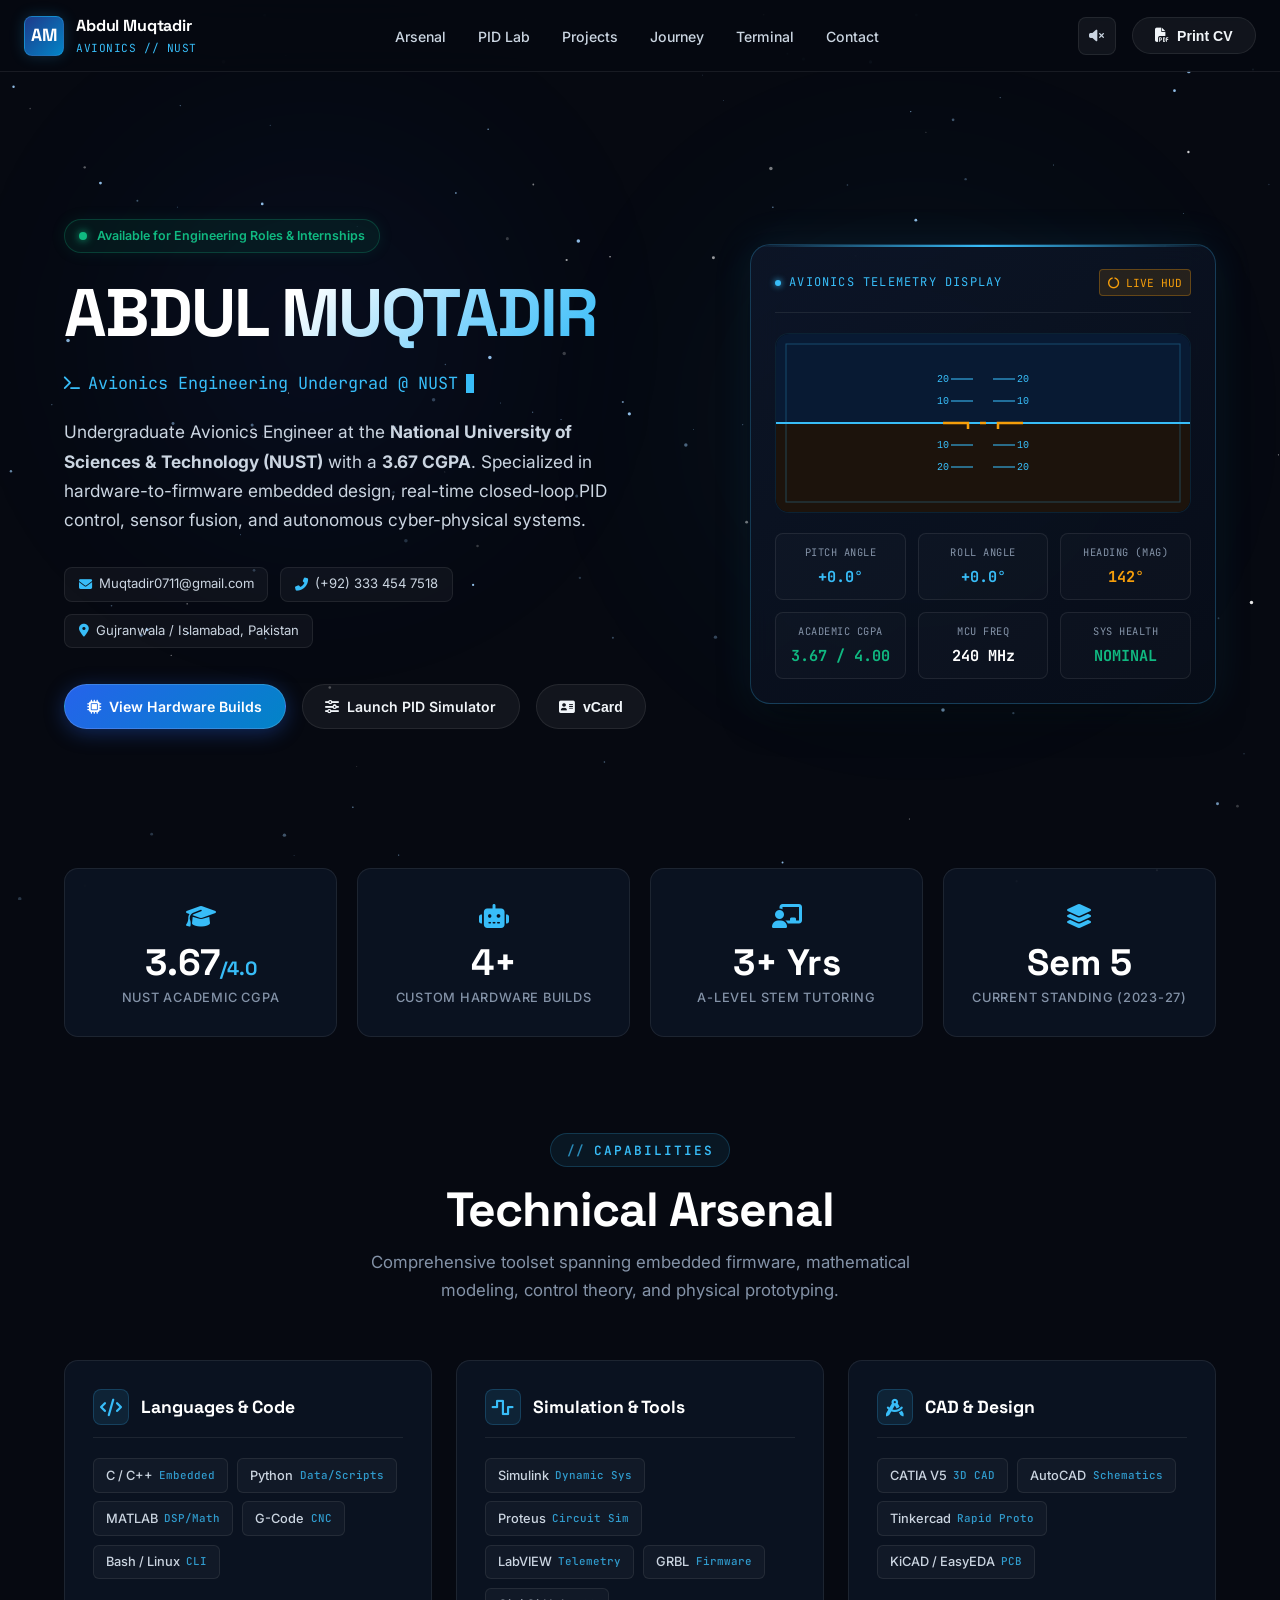
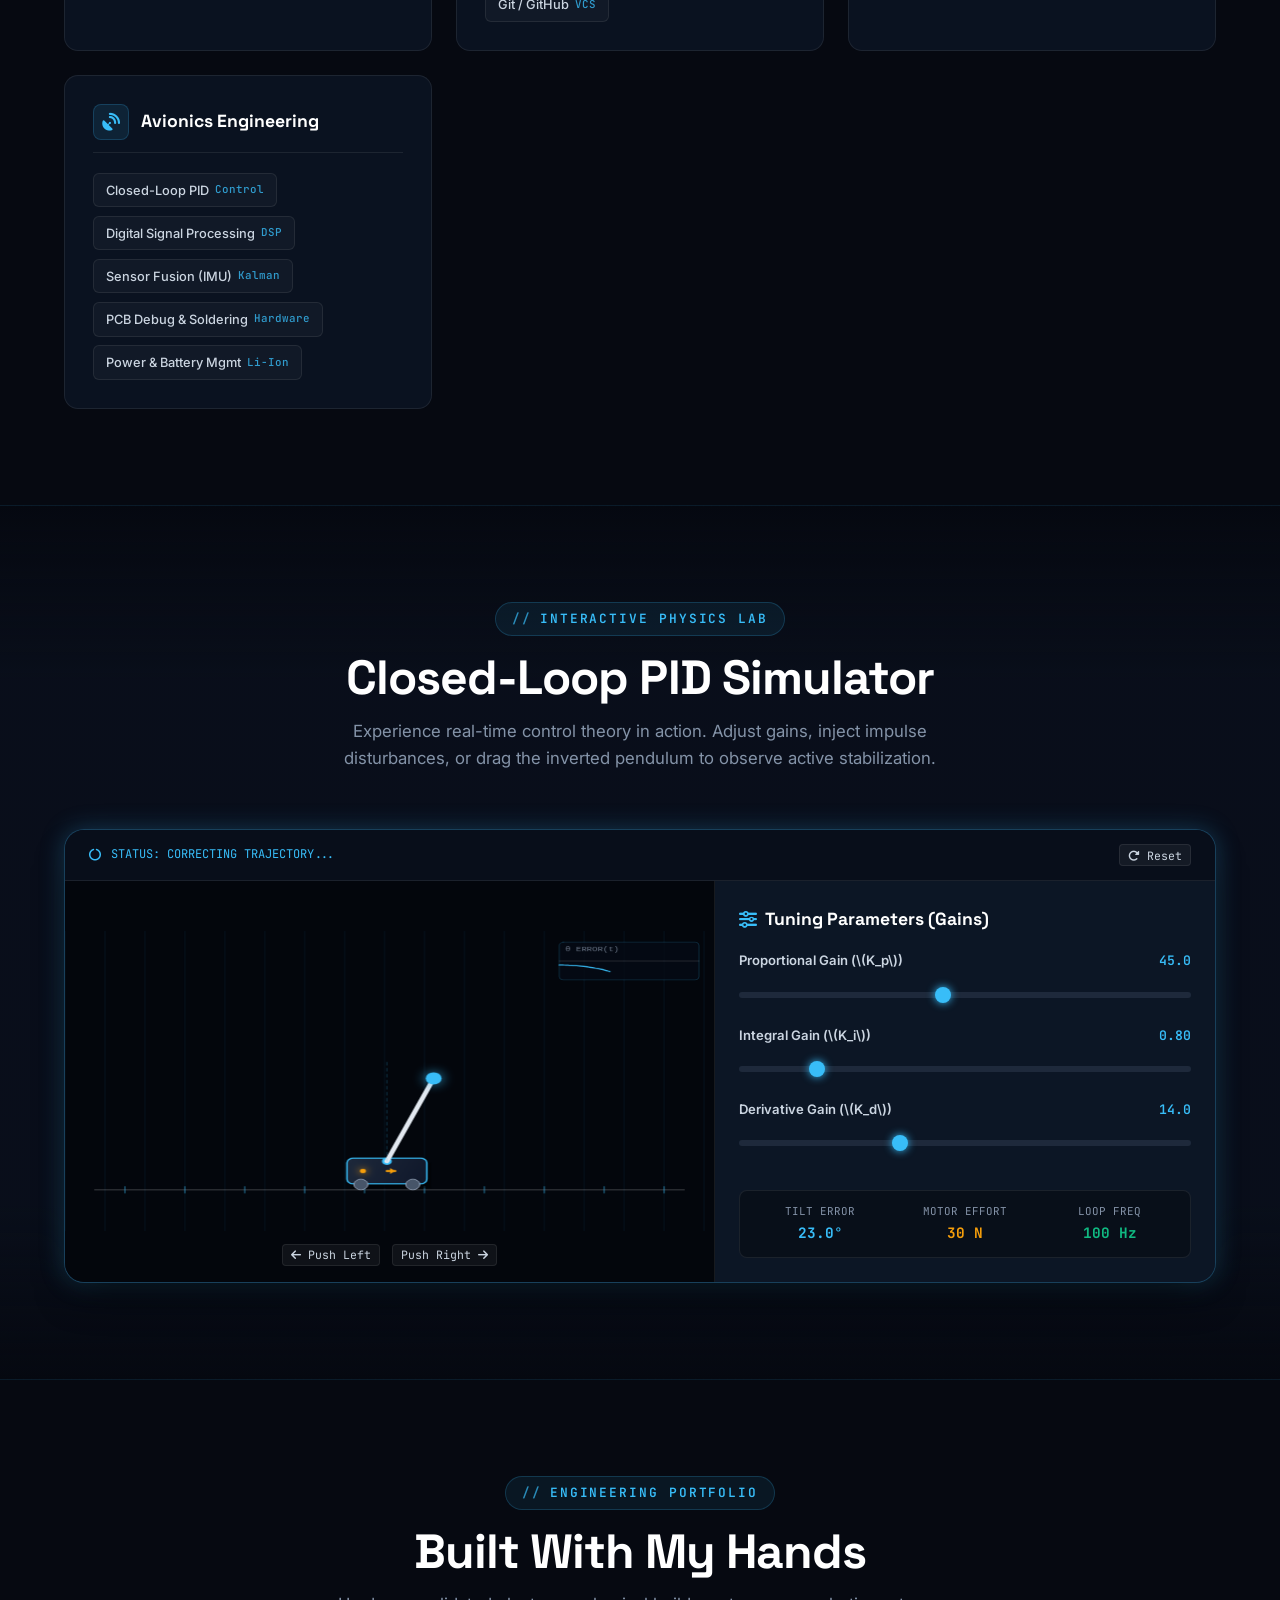
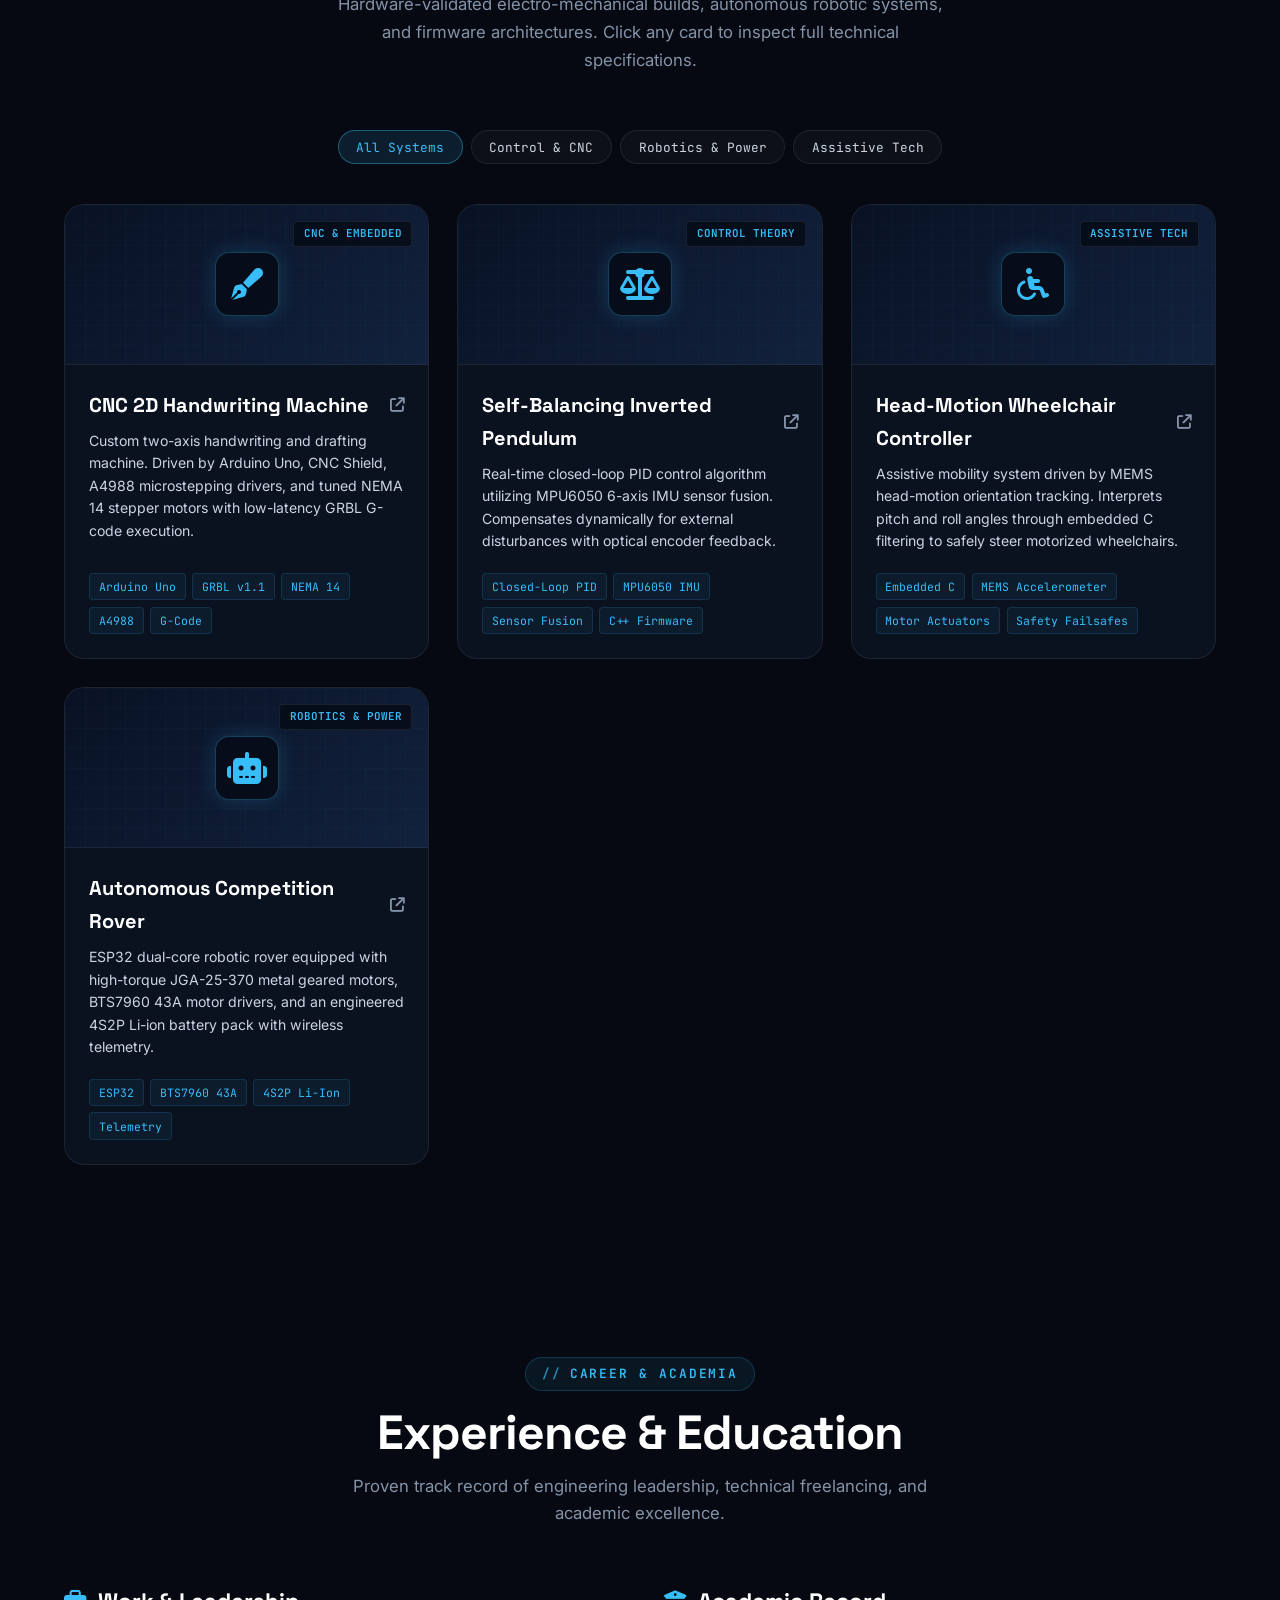
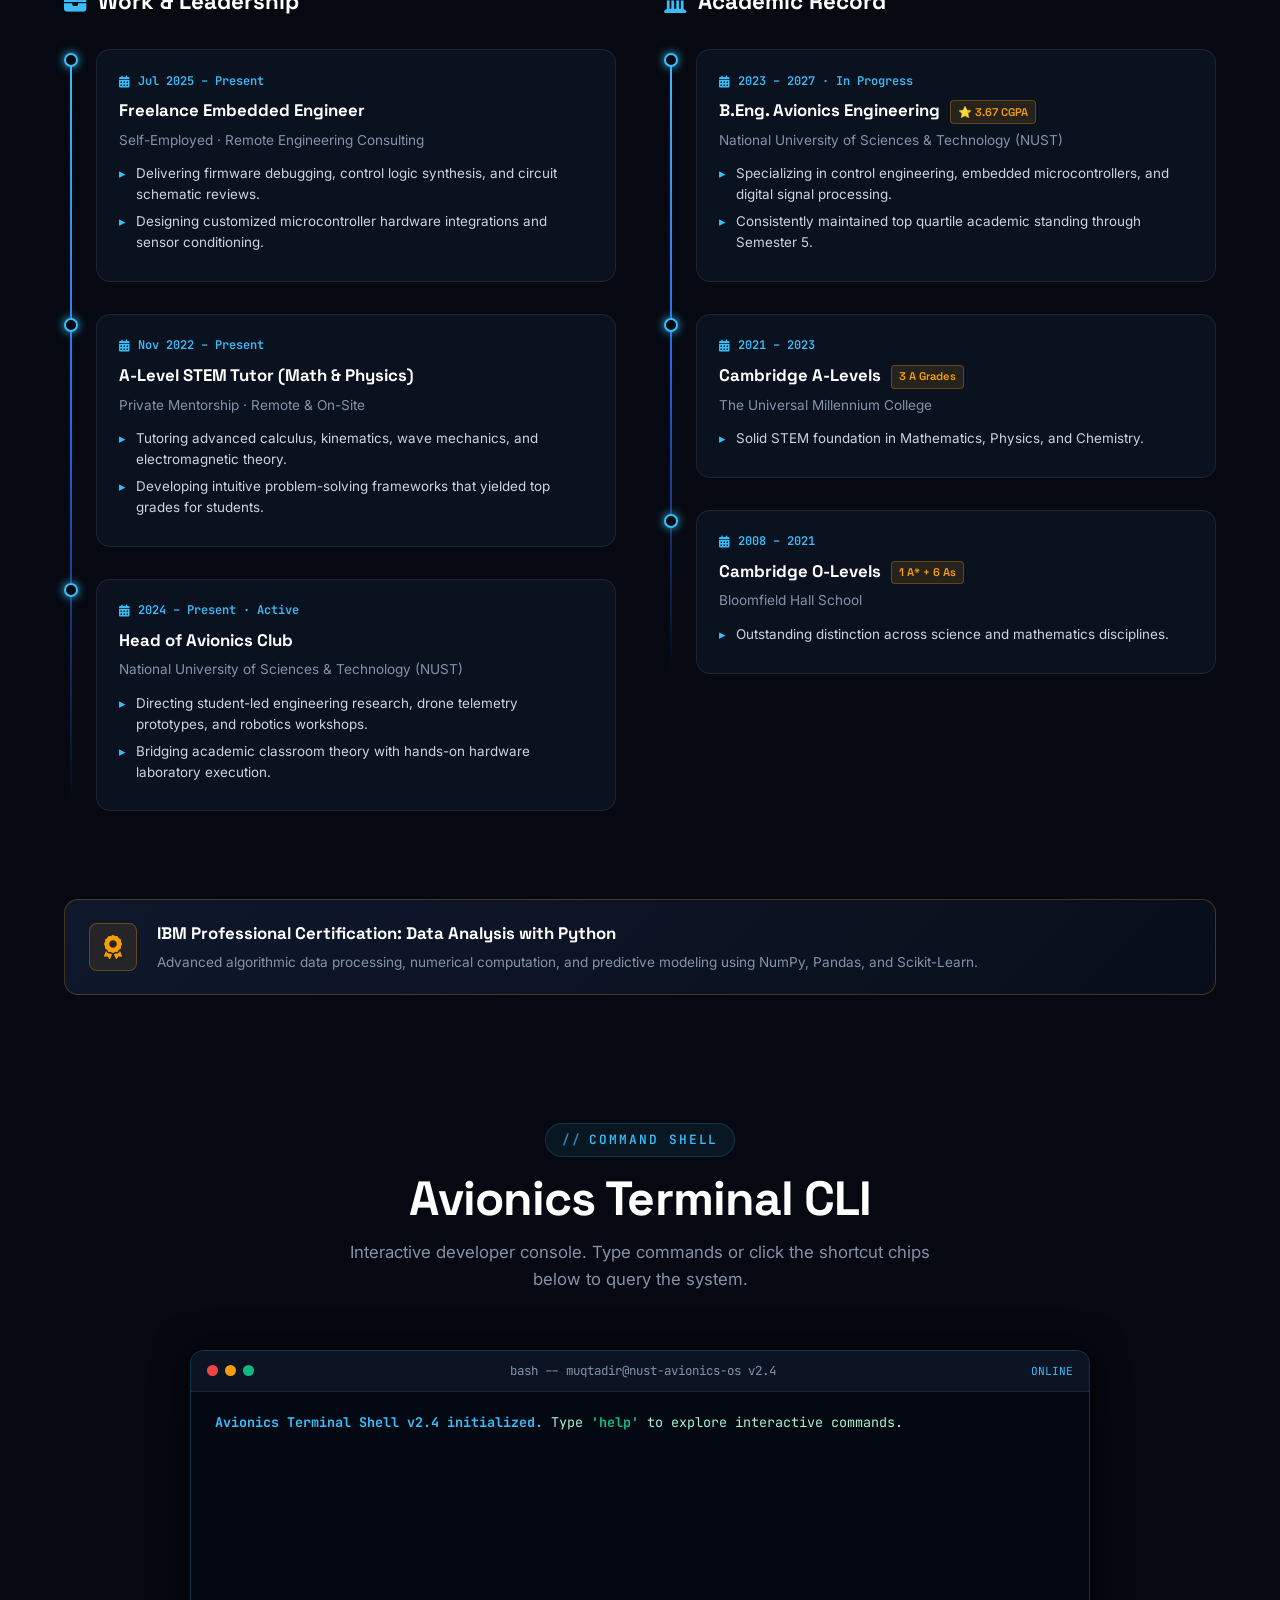
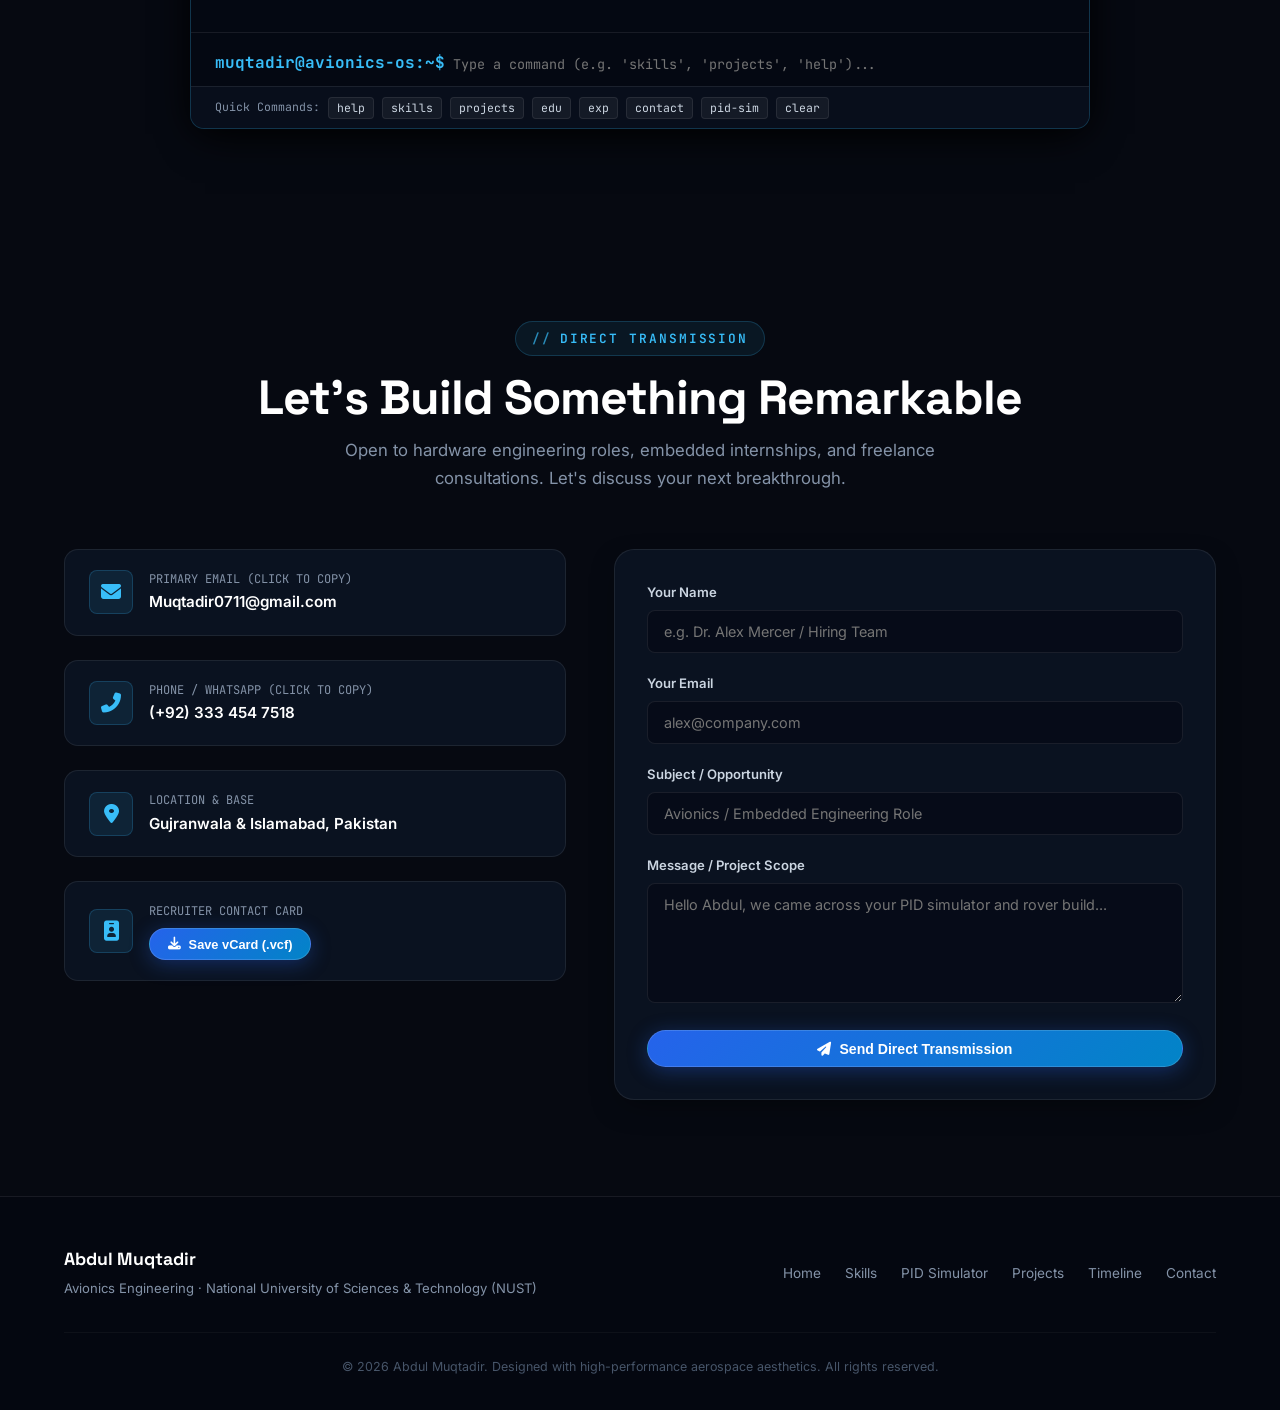
==== index.html @ c3f0488f "Initial commit: High-class Avionics & Embedded Systems Portfolio" ====
<!DOCTYPE html>
<html lang="en">
<head>
  <meta charset="UTF-8">
  <meta name="viewport" content="width=device-width, initial-scale=1.0, maximum-scale=5.0">
  <title>Abdul Muqtadir | Avionics & Embedded Systems Engineer</title>
  
  <!-- SEO & Meta Tags -->
  <meta name="description" content="Portfolio & Technical Resume of Abdul Muqtadir - Avionics Engineering undergraduate at NUST (3.67 CGPA). Specialist in Embedded Systems, Closed-Loop PID Control, DSP, and Autonomous Robotics.">
  <meta name="keywords" content="Abdul Muqtadir, Avionics Engineer, NUST, Embedded Systems, PID Control, Arduino, ESP32, Robotics, GRBL CNC, DSP, Pakistan Engineer">
  <meta name="author" content="Abdul Muqtadir">
  <meta name="theme-color" content="#060911">

  <!-- Open Graph -->
  <meta property="og:title" content="Abdul Muqtadir | Avionics & Embedded Systems Engineer">
  <meta property="og:description" content="Explore hardware builds, interactive PID control simulations, and technical capabilities of an Avionics Engineer at NUST.">
  <meta property="og:type" content="website">

  <!-- Stylesheets & Fonts -->
  <link rel="stylesheet" href="css/style.css">
  <!-- FontAwesome 6 Icons -->
  <link rel="stylesheet" href="https://cdnjs.cloudflare.com/ajax/libs/font-awesome/6.5.1/css/all.min.css" integrity="sha512-DTOQO9RWCH3ppGqcWaEA1BIZOC6xxalwEsw9c2QQeAIftl+Vegovlnee1c9QX4TctnWMn13TZye+giMm8e2LwA==" crossorigin="anonymous" referrerpolicy="no-referrer" />
</head>
<body>

  <!-- Scroll Progress Indicator -->
  <div class="scroll-progress" id="scrollProgress"></div>

  <!-- Background Ambient Glow & Starfield -->
  <div class="ambient-glow ambient-glow-1"></div>
  <div class="ambient-glow ambient-glow-2"></div>
  <canvas id="starCanvas"></canvas>

  <!-- ==================== NAVIGATION BAR ==================== -->
  <header class="navbar">
    <div class="nav-container">
      <a href="#sec-hero" class="nav-brand">
        <div class="brand-badge">AM</div>
        <div class="brand-info">
          <span class="brand-name">Abdul Muqtadir</span>
          <span class="brand-sub">AVIONICS // NUST</span>
        </div>
      </a>

      <!-- Desktop Nav Links -->
      <ul class="nav-links">
        <li><a href="#sec-skills" class="nav-link">Arsenal</a></li>
        <li><a href="#sec-simulator" class="nav-link">PID Lab</a></li>
        <li><a href="#sec-projects" class="nav-link">Projects</a></li>
        <li><a href="#sec-journey" class="nav-link">Journey</a></li>
        <li><a href="#sec-terminal" class="nav-link">Terminal</a></li>
        <li><a href="#sec-contact" class="nav-link">Contact</a></li>
      </ul>

      <!-- Action Items -->
      <div class="nav-actions">
        <!-- Audio SFX Toggle -->
        <button class="btn-icon" id="btnSoundToggle" title="Enable/Mute Sound FX" aria-label="Toggle sound effects">
          <i class="fas fa-volume-mute"></i>
        </button>
        <!-- Print / ATS CV Download Button -->
        <button class="btn-secondary print-cv-btn" title="Download ATS Resume / Print PDF">
          <i class="fas fa-file-pdf"></i>
          <span>Print CV</span>
        </button>
        <!-- Mobile Menu Toggle -->
        <button class="mobile-menu-btn" id="mobileMenuBtn" aria-label="Toggle menu">
          <i class="fas fa-bars"></i>
        </button>
      </div>
    </div>
  </header>

  <!-- Mobile Drawer -->
  <div class="drawer-backdrop" id="drawerBackdrop"></div>
  <nav class="mobile-nav-drawer" id="mobileNavDrawer">
    <button class="mobile-drawer-close" id="mobileDrawerClose" aria-label="Close menu">&times;</button>
    <ul class="mobile-drawer-links">
      <li><a href="#sec-hero">Home</a></li>
      <li><a href="#sec-skills">Technical Arsenal</a></li>
      <li><a href="#sec-simulator">PID Control Lab</a></li>
      <li><a href="#sec-projects">Hardware Projects</a></li>
      <li><a href="#sec-journey">Experience &amp; Education</a></li>
      <li><a href="#sec-terminal">Avionics Terminal</a></li>
      <li><a href="#sec-contact">Contact &amp; Transmit</a></li>
    </ul>
    <div style="margin-top:auto; display:flex; flex-direction:column; gap:0.75rem;">
      <button class="btn-primary print-cv-btn" style="width:100%; justify-content:center;">
        <i class="fas fa-file-pdf"></i> Print / Save CV
      </button>
    </div>
  </nav>

  <!-- ==================== HERO SECTION ==================== -->
  <section class="hero-section" id="sec-hero">
    <div class="container">
      <div class="hero-grid">
        
        <!-- Left: Intro & Bio -->
        <div class="hero-content">
          <div class="hero-status-pill">
            <span class="status-dot"></span>
            <span>Available for Engineering Roles &amp; Internships</span>
          </div>

          <h1 class="hero-title">
            ABDUL <span class="title-accent">MUQTADIR</span>
          </h1>

          <div class="hero-subtitle">
            <i class="fas fa-terminal" style="font-size:0.9rem; color:var(--accent-cyan);"></i>
            <span id="typingRole">Avionics Engineering Undergrad @ NUST</span>
            <span class="typing-cursor"></span>
          </div>

          <p class="hero-bio">
            Undergraduate Avionics Engineer at the <strong>National University of Sciences &amp; Technology (NUST)</strong> with a <strong>3.67 CGPA</strong>. Specialized in hardware-to-firmware embedded design, real-time closed-loop PID control, sensor fusion, and autonomous cyber-physical systems.
          </p>

          <!-- Contact Micro-Chips -->
          <div class="hero-chips">
            <div class="info-chip copy-email-btn" title="Click to copy email">
              <i class="fas fa-envelope"></i>
              <span>Muqtadir0711@gmail.com</span>
            </div>
            <div class="info-chip copy-phone-btn" title="Click to copy phone number">
              <i class="fas fa-phone-alt"></i>
              <span>(+92) 333 454 7518</span>
            </div>
            <div class="info-chip">
              <i class="fas fa-map-marker-alt"></i>
              <span>Gujranwala / Islamabad, Pakistan</span>
            </div>
          </div>

          <!-- Hero CTAs -->
          <div class="hero-buttons">
            <a href="#sec-projects" class="btn-primary">
              <i class="fas fa-microchip"></i>
              <span>View Hardware Builds</span>
            </a>
            <a href="#sec-simulator" class="btn-secondary">
              <i class="fas fa-sliders-h"></i>
              <span>Launch PID Simulator</span>
            </a>
            <button class="btn-secondary" id="downloadVCardBtn" title="Download Contact Card">
              <i class="fas fa-address-card"></i>
              <span>vCard</span>
            </button>
          </div>
        </div>

        <!-- Right: Avionics Flight HUD Instrument Widget -->
        <div class="hero-telemetry">
          <div class="hero-hud-card">
            <div class="hud-header">
              <div class="hud-title">AVIONICS TELEMETRY DISPLAY</div>
              <div class="hud-live-tag"><i class="fas fa-circle-notch fa-spin"></i> LIVE HUD</div>
            </div>

            <!-- Dynamic Attitude / Artificial Horizon Canvas -->
            <div class="hud-instrument-wrap">
              <canvas id="horizonCanvas"></canvas>
            </div>

            <!-- Live Telemetry Grid -->
            <div class="hud-telemetry-grid">
              <div class="telemetry-box">
                <div class="telemetry-label">PITCH ANGLE</div>
                <div class="telemetry-val cyan" id="hudPitch">+0.0°</div>
              </div>
              <div class="telemetry-box">
                <div class="telemetry-label">ROLL ANGLE</div>
                <div class="telemetry-val cyan" id="hudRoll">+0.0°</div>
              </div>
              <div class="telemetry-box">
                <div class="telemetry-label">HEADING (MAG)</div>
                <div class="telemetry-val amber" id="hudHeading">142°</div>
              </div>
              <div class="telemetry-box">
                <div class="telemetry-label">ACADEMIC CGPA</div>
                <div class="telemetry-val emerald">3.67 / 4.00</div>
              </div>
              <div class="telemetry-box">
                <div class="telemetry-label">MCU FREQ</div>
                <div class="telemetry-val">240 MHz</div>
              </div>
              <div class="telemetry-box">
                <div class="telemetry-label">SYS HEALTH</div>
                <div class="telemetry-val emerald">NOMINAL</div>
              </div>
            </div>
          </div>
        </div>

      </div>
    </div>
  </section>

  <!-- ==================== STATS METRICS STRIP ==================== -->
  <div class="stats-strip" id="sec-stats">
    <div class="container">
      <div class="stats-grid">
        <div class="stat-box reveal">
          <div class="stat-icon"><i class="fas fa-graduation-cap"></i></div>
          <div class="stat-value"><span id="countCgpa">3.67</span><span style="font-size:1.2rem; color:var(--accent-cyan);">/4.0</span></div>
          <div class="stat-desc">NUST Academic CGPA</div>
        </div>
        <div class="stat-box reveal">
          <div class="stat-icon"><i class="fas fa-robot"></i></div>
          <div class="stat-value"><span id="countProjects">4</span><span>+</span></div>
          <div class="stat-desc">Custom Hardware Builds</div>
        </div>
        <div class="stat-box reveal">
          <div class="stat-icon"><i class="fas fa-chalkboard-teacher"></i></div>
          <div class="stat-value"><span id="countExp">3</span><span>+ Yrs</span></div>
          <div class="stat-desc">A-Level STEM Tutoring</div>
        </div>
        <div class="stat-box reveal">
          <div class="stat-icon"><i class="fas fa-layer-group"></i></div>
          <div class="stat-value">Sem <span id="countSem">5</span></div>
          <div class="stat-desc">Current Standing (2023-27)</div>
        </div>
      </div>
    </div>
  </div>

  <!-- ==================== TECHNICAL ARSENAL SECTION ==================== -->
  <section id="sec-skills">
    <div class="container">
      <div class="section-meta reveal">
        <div class="section-tag">Capabilities</div>
        <h2 class="section-title">Technical Arsenal</h2>
        <p class="section-desc">Comprehensive toolset spanning embedded firmware, mathematical modeling, control theory, and physical prototyping.</p>
      </div>

      <div class="skills-container">
        <!-- Group 1: Programming & Firmware -->
        <div class="skill-category-card reveal">
          <div class="skill-cat-header">
            <div class="skill-cat-icon"><i class="fas fa-code"></i></div>
            <h3 class="skill-cat-title">Languages &amp; Code</h3>
          </div>
          <div class="skill-tags">
            <div class="skill-chip"><span>C / C++</span><span class="chip-lvl">Embedded</span></div>
            <div class="skill-chip"><span>Python</span><span class="chip-lvl">Data/Scripts</span></div>
            <div class="skill-chip"><span>MATLAB</span><span class="chip-lvl">DSP/Math</span></div>
            <div class="skill-chip"><span>G-Code</span><span class="chip-lvl">CNC</span></div>
            <div class="skill-chip"><span>Bash / Linux</span><span class="chip-lvl">CLI</span></div>
          </div>
        </div>

        <!-- Group 2: Simulation & Hardware Debug -->
        <div class="skill-category-card reveal">
          <div class="skill-cat-header">
            <div class="skill-cat-icon"><i class="fas fa-wave-square"></i></div>
            <h3 class="skill-cat-title">Simulation &amp; Tools</h3>
          </div>
          <div class="skill-tags">
            <div class="skill-chip"><span>Simulink</span><span class="chip-lvl">Dynamic Sys</span></div>
            <div class="skill-chip"><span>Proteus</span><span class="chip-lvl">Circuit Sim</span></div>
            <div class="skill-chip"><span>LabVIEW</span><span class="chip-lvl">Telemetry</span></div>
            <div class="skill-chip"><span>GRBL</span><span class="chip-lvl">Firmware</span></div>
            <div class="skill-chip"><span>Git / GitHub</span><span class="chip-lvl">VCS</span></div>
          </div>
        </div>

        <!-- Group 3: CAD & Mechanical Prototyping -->
        <div class="skill-category-card reveal">
          <div class="skill-cat-header">
            <div class="skill-cat-icon"><i class="fas fa-drafting-compass"></i></div>
            <h3 class="skill-cat-title">CAD &amp; Design</h3>
          </div>
          <div class="skill-tags">
            <div class="skill-chip"><span>CATIA V5</span><span class="chip-lvl">3D CAD</span></div>
            <div class="skill-chip"><span>AutoCAD</span><span class="chip-lvl">Schematics</span></div>
            <div class="skill-chip"><span>Tinkercad</span><span class="chip-lvl">Rapid Proto</span></div>
            <div class="skill-chip"><span>KiCAD / EasyEDA</span><span class="chip-lvl">PCB</span></div>
          </div>
        </div>

        <!-- Group 4: Engineering Specializations -->
        <div class="skill-category-card reveal">
          <div class="skill-cat-header">
            <div class="skill-cat-icon"><i class="fas fa-satellite-dish"></i></div>
            <h3 class="skill-cat-title">Avionics Engineering</h3>
          </div>
          <div class="skill-tags">
            <div class="skill-chip"><span>Closed-Loop PID</span><span class="chip-lvl">Control</span></div>
            <div class="skill-chip"><span>Digital Signal Processing</span><span class="chip-lvl">DSP</span></div>
            <div class="skill-chip"><span>Sensor Fusion (IMU)</span><span class="chip-lvl">Kalman</span></div>
            <div class="skill-chip"><span>PCB Debug &amp; Soldering</span><span class="chip-lvl">Hardware</span></div>
            <div class="skill-chip"><span>Power &amp; Battery Mgmt</span><span class="chip-lvl">Li-Ion</span></div>
          </div>
        </div>
      </div>
    </div>
  </section>

  <!-- ==================== INTERACTIVE PID SIMULATOR LAB ==================== -->
  <section class="sim-section" id="sec-simulator">
    <div class="container">
      <div class="section-meta reveal">
        <div class="section-tag">Interactive Physics Lab</div>
        <h2 class="section-title">Closed-Loop PID Simulator</h2>
        <p class="section-desc">Experience real-time control theory in action. Adjust gains, inject impulse disturbances, or drag the inverted pendulum to observe active stabilization.</p>
      </div>

      <div class="sim-card reveal">
        <!-- Simulator Toolbar -->
        <div class="sim-toolbar">
          <div class="sim-status">
            <i class="fas fa-circle-notch fa-spin" style="color:var(--accent-cyan);"></i>
            <span id="simStatus">STATUS: PID STABILIZED (0.0° ERROR)</span>
          </div>
          <div style="display:flex; gap:0.5rem;">
            <button class="cli-shortcut-btn" id="btnResetSim" title="Reset pendulum state">
              <i class="fas fa-redo-alt"></i> Reset
            </button>
          </div>
        </div>

        <!-- Simulator Grid: Canvas (Left) + Sliders Panel (Right) -->
        <div class="sim-grid">
          <!-- Canvas Visual Area -->
          <div class="sim-canvas-wrap">
            <canvas id="pidCanvas"></canvas>
            <div class="sim-overlay-controls">
              <button class="cli-shortcut-btn" id="btnDisturbLeft"><i class="fas fa-arrow-left"></i> Push Left</button>
              <button class="cli-shortcut-btn" id="btnDisturbRight">Push Right <i class="fas fa-arrow-right"></i></button>
            </div>
          </div>

          <!-- Real-Time Sliders Panel -->
          <div class="sim-controls-panel">
            <div>
              <h4 style="font-family:var(--font-display); font-size:1.1rem; color:#fff; margin-bottom:1rem; display:flex; align-items:center; gap:0.5rem;">
                <i class="fas fa-sliders-h" style="color:var(--accent-cyan);"></i>
                Tuning Parameters (Gains)
              </h4>

              <!-- Kp Slider -->
              <div class="pid-slider-group">
                <div class="pid-slider-head">
                  <span>Proportional Gain (\(K_p\))</span>
                  <span class="pid-val" id="kpVal">45.0</span>
                </div>
                <input type="range" class="pid-slider" id="kpSlider" min="0" max="100" step="0.5" value="45.0" aria-label="Proportional Gain Kp">
              </div>

              <!-- Ki Slider -->
              <div class="pid-slider-group">
                <div class="pid-slider-head">
                  <span>Integral Gain (\(K_i\))</span>
                  <span class="pid-val" id="kiVal">0.80</span>
                </div>
                <input type="range" class="pid-slider" id="kiSlider" min="0" max="5" step="0.05" value="0.80" aria-label="Integral Gain Ki">
              </div>

              <!-- Kd Slider -->
              <div class="pid-slider-group">
                <div class="pid-slider-head">
                  <span>Derivative Gain (\(K_d\))</span>
                  <span class="pid-val" id="kdVal">14.0</span>
                </div>
                <input type="range" class="pid-slider" id="kdSlider" min="0" max="40" step="0.5" value="14.0" aria-label="Derivative Gain Kd">
              </div>
            </div>

            <!-- Real-Time Telemetry Readouts -->
            <div class="sim-metrics-row">
              <div class="metric-item">
                <div class="m-lbl">TILT ERROR</div>
                <div class="m-val" id="simAngle" style="color:var(--accent-cyan);">0.0°</div>
              </div>
              <div class="metric-item">
                <div class="m-lbl">MOTOR EFFORT</div>
                <div class="m-val" id="simForce" style="color:var(--accent-amber);">0 N</div>
              </div>
              <div class="metric-item">
                <div class="m-lbl">LOOP FREQ</div>
                <div class="m-val" style="color:var(--accent-emerald);">100 Hz</div>
              </div>
            </div>
          </div>
        </div>
      </div>
    </div>
  </section>

  <!-- ==================== PROJECTS SHOWCASE SECTION ==================== -->
  <section id="sec-projects">
    <div class="container">
      <div class="section-meta reveal">
        <div class="section-tag">Engineering Portfolio</div>
        <h2 class="section-title">Built With My Hands</h2>
        <p class="section-desc">Hardware-validated electro-mechanical builds, autonomous robotic systems, and firmware architectures. Click any card to inspect full technical specifications.</p>
      </div>

      <!-- Filter Buttons -->
      <div class="project-filters reveal">
        <button class="filter-btn active" data-filter="all">All Systems</button>
        <button class="filter-btn" data-filter="control">Control &amp; CNC</button>
        <button class="filter-btn" data-filter="robotics">Robotics &amp; Power</button>
        <button class="filter-btn" data-filter="assistive">Assistive Tech</button>
      </div>

      <div class="projects-grid">
        
        <!-- Project 1: CNC 2D Plotter -->
        <article class="project-card reveal" data-category="control" data-project="cnc-plotter">
          <div class="project-header-visual">
            <div class="project-blueprint-grid"></div>
            <span class="project-category-tag">CNC &amp; EMBEDDED</span>
            <div class="project-icon-badge"><i class="fas fa-pen-fancy"></i></div>
          </div>
          <div class="project-body">
            <h3 class="project-title">
              CNC 2D Handwriting Machine
              <i class="fas fa-arrow-up-right-from-square"></i>
            </h3>
            <p class="project-desc">
              Custom two-axis handwriting and drafting machine. Driven by Arduino Uno, CNC Shield, A4988 microstepping drivers, and tuned NEMA 14 stepper motors with low-latency GRBL G-code execution.
            </p>
            <div class="project-tech-tags">
              <span class="tech-tag">Arduino Uno</span>
              <span class="tech-tag">GRBL v1.1</span>
              <span class="tech-tag">NEMA 14</span>
              <span class="tech-tag">A4988</span>
              <span class="tech-tag">G-Code</span>
            </div>
          </div>
        </article>

        <!-- Project 2: Self-Balancing Robot -->
        <article class="project-card reveal" data-category="control" data-project="self-balancer">
          <div class="project-header-visual">
            <div class="project-blueprint-grid"></div>
            <span class="project-category-tag">CONTROL THEORY</span>
            <div class="project-icon-badge"><i class="fas fa-balance-scale"></i></div>
          </div>
          <div class="project-body">
            <h3 class="project-title">
              Self-Balancing Inverted Pendulum
              <i class="fas fa-arrow-up-right-from-square"></i>
            </h3>
            <p class="project-desc">
              Real-time closed-loop PID control algorithm utilizing MPU6050 6-axis IMU sensor fusion. Compensates dynamically for external disturbances with optical encoder feedback.
            </p>
            <div class="project-tech-tags">
              <span class="tech-tag">Closed-Loop PID</span>
              <span class="tech-tag">MPU6050 IMU</span>
              <span class="tech-tag">Sensor Fusion</span>
              <span class="tech-tag">C++ Firmware</span>
            </div>
          </div>
        </article>

        <!-- Project 3: Motion-Controlled Wheelchair -->
        <article class="project-card reveal" data-category="assistive" data-project="motion-wheelchair">
          <div class="project-header-visual">
            <div class="project-blueprint-grid"></div>
            <span class="project-category-tag">ASSISTIVE TECH</span>
            <div class="project-icon-badge"><i class="fas fa-wheelchair"></i></div>
          </div>
          <div class="project-body">
            <h3 class="project-title">
              Head-Motion Wheelchair Controller
              <i class="fas fa-arrow-up-right-from-square"></i>
            </h3>
            <p class="project-desc">
              Assistive mobility system driven by MEMS head-motion orientation tracking. Interprets pitch and roll angles through embedded C filtering to safely steer motorized wheelchairs.
            </p>
            <div class="project-tech-tags">
              <span class="tech-tag">Embedded C</span>
              <span class="tech-tag">MEMS Accelerometer</span>
              <span class="tech-tag">Motor Actuators</span>
              <span class="tech-tag">Safety Failsafes</span>
            </div>
          </div>
        </article>

        <!-- Project 4: Autonomous Rover -->
        <article class="project-card reveal" data-category="robotics" data-project="autonomous-rover">
          <div class="project-header-visual">
            <div class="project-blueprint-grid"></div>
            <span class="project-category-tag">ROBOTICS &amp; POWER</span>
            <div class="project-icon-badge"><i class="fas fa-robot"></i></div>
          </div>
          <div class="project-body">
            <h3 class="project-title">
              Autonomous Competition Rover
              <i class="fas fa-arrow-up-right-from-square"></i>
            </h3>
            <p class="project-desc">
              ESP32 dual-core robotic rover equipped with high-torque JGA-25-370 metal geared motors, BTS7960 43A motor drivers, and an engineered 4S2P Li-ion battery pack with wireless telemetry.
            </p>
            <div class="project-tech-tags">
              <span class="tech-tag">ESP32</span>
              <span class="tech-tag">BTS7960 43A</span>
              <span class="tech-tag">4S2P Li-Ion</span>
              <span class="tech-tag">Telemetry</span>
            </div>
          </div>
        </article>

      </div>
    </div>
  </section>

  <!-- ==================== EXPERIENCE & EDUCATION TIMELINE ==================== -->
  <section id="sec-journey">
    <div class="container">
      <div class="section-meta reveal">
        <div class="section-tag">Career &amp; Academia</div>
        <h2 class="section-title">Experience &amp; Education</h2>
        <p class="section-desc">Proven track record of engineering leadership, technical freelancing, and academic excellence.</p>
      </div>

      <div class="timeline-grid">
        
        <!-- Experience Column -->
        <div class="timeline-column reveal">
          <h3 class="timeline-column-title">
            <i class="fas fa-briefcase"></i> Work &amp; Leadership
          </h3>
          <div class="timeline-track">
            
            <!-- Item 1: Freelance -->
            <div class="timeline-item">
              <div class="timeline-node"></div>
              <div class="timeline-content-card">
                <div class="timeline-date"><i class="fas fa-calendar-alt"></i> Jul 2025 – Present</div>
                <h4 class="timeline-heading">Freelance Embedded Engineer</h4>
                <div class="timeline-sub">Self-Employed · Remote Engineering Consulting</div>
                <ul class="timeline-bullets">
                  <li>Delivering firmware debugging, control logic synthesis, and circuit schematic reviews.</li>
                  <li>Designing customized microcontroller hardware integrations and sensor conditioning.</li>
                </ul>
              </div>
            </div>

            <!-- Item 2: STEM Tutor -->
            <div class="timeline-item">
              <div class="timeline-node"></div>
              <div class="timeline-content-card">
                <div class="timeline-date"><i class="fas fa-calendar-alt"></i> Nov 2022 – Present</div>
                <h4 class="timeline-heading">A-Level STEM Tutor (Math &amp; Physics)</h4>
                <div class="timeline-sub">Private Mentorship · Remote &amp; On-Site</div>
                <ul class="timeline-bullets">
                  <li>Tutoring advanced calculus, kinematics, wave mechanics, and electromagnetic theory.</li>
                  <li>Developing intuitive problem-solving frameworks that yielded top grades for students.</li>
                </ul>
              </div>
            </div>

            <!-- Item 3: Head of Avionics Club -->
            <div class="timeline-item">
              <div class="timeline-node"></div>
              <div class="timeline-content-card">
                <div class="timeline-date"><i class="fas fa-calendar-alt"></i> 2024 – Present · Active</div>
                <h4 class="timeline-heading">Head of Avionics Club</h4>
                <div class="timeline-sub">National University of Sciences &amp; Technology (NUST)</div>
                <ul class="timeline-bullets">
                  <li>Directing student-led engineering research, drone telemetry prototypes, and robotics workshops.</li>
                  <li>Bridging academic classroom theory with hands-on hardware laboratory execution.</li>
                </ul>
              </div>
            </div>

          </div>
        </div>

        <!-- Education Column -->
        <div class="timeline-column reveal">
          <h3 class="timeline-column-title">
            <i class="fas fa-university"></i> Academic Record
          </h3>
          <div class="timeline-track">
            
            <!-- Item 1: NUST -->
            <div class="timeline-item">
              <div class="timeline-node"></div>
              <div class="timeline-content-card">
                <div class="timeline-date"><i class="fas fa-calendar-alt"></i> 2023 – 2027 · In Progress</div>
                <h4 class="timeline-heading">
                  B.Eng. Avionics Engineering
                  <span class="timeline-badge">⭐ 3.67 CGPA</span>
                </h4>
                <div class="timeline-sub">National University of Sciences &amp; Technology (NUST)</div>
                <ul class="timeline-bullets">
                  <li>Specializing in control engineering, embedded microcontrollers, and digital signal processing.</li>
                  <li>Consistently maintained top quartile academic standing through Semester 5.</li>
                </ul>
              </div>
            </div>

            <!-- Item 2: A-Levels -->
            <div class="timeline-item">
              <div class="timeline-node"></div>
              <div class="timeline-content-card">
                <div class="timeline-date"><i class="fas fa-calendar-alt"></i> 2021 – 2023</div>
                <h4 class="timeline-heading">
                  Cambridge A-Levels
                  <span class="timeline-badge">3 A Grades</span>
                </h4>
                <div class="timeline-sub">The Universal Millennium College</div>
                <ul class="timeline-bullets">
                  <li>Solid STEM foundation in Mathematics, Physics, and Chemistry.</li>
                </ul>
              </div>
            </div>

            <!-- Item 3: O-Levels -->
            <div class="timeline-item">
              <div class="timeline-node"></div>
              <div class="timeline-content-card">
                <div class="timeline-date"><i class="fas fa-calendar-alt"></i> 2008 – 2021</div>
                <h4 class="timeline-heading">
                  Cambridge O-Levels
                  <span class="timeline-badge">1 A* + 6 As</span>
                </h4>
                <div class="timeline-sub">Bloomfield Hall School</div>
                <ul class="timeline-bullets">
                  <li>Outstanding distinction across science and mathematics disciplines.</li>
                </ul>
              </div>
            </div>

          </div>
        </div>

      </div>

      <!-- Certifications Highlight -->
      <div class="cert-section reveal">
        <div class="cert-card">
          <div class="cert-icon-wrap"><i class="fas fa-award"></i></div>
          <div>
            <h4 style="font-family:var(--font-display); font-size:1.05rem; font-weight:700; color:#fff;">
              IBM Professional Certification: Data Analysis with Python
            </h4>
            <p style="font-size:0.85rem; color:var(--text-muted); margin-top:0.2rem;">
              Advanced algorithmic data processing, numerical computation, and predictive modeling using NumPy, Pandas, and Scikit-Learn.
            </p>
          </div>
        </div>
      </div>

    </div>
  </section>

  <!-- ==================== INTERACTIVE AVIONICS CLI TERMINAL ==================== -->
  <section class="terminal-section" id="sec-terminal">
    <div class="container">
      <div class="section-meta reveal">
        <div class="section-tag">Command Shell</div>
        <h2 class="section-title">Avionics Terminal CLI</h2>
        <p class="section-desc">Interactive developer console. Type commands or click the shortcut chips below to query the system.</p>
      </div>

      <div class="cli-window reveal">
        <div class="cli-bar">
          <div class="cli-dots">
            <span class="cli-dot red"></span>
            <span class="cli-dot yellow"></span>
            <span class="cli-dot green"></span>
          </div>
          <div class="cli-title">bash -- muqtadir@nust-avionics-os v2.4</div>
          <div style="font-size:0.7rem; color:var(--accent-cyan); font-family:var(--font-mono);">ONLINE</div>
        </div>

        <div class="cli-content" id="cliOutput">
          <!-- Terminal lines injected via terminal.js -->
        </div>

        <!-- CLI Interactive Input Row -->
        <div style="padding: 0.6rem 1.5rem; background: #040812; border-top: 1px solid var(--border-subtle);">
          <div class="cli-prompt-row">
            <span class="cli-prefix">muqtadir@avionics-os:~$</span>
            <input type="text" class="cli-input" id="cliInput" placeholder="Type a command (e.g. 'skills', 'projects', 'help')..." autocomplete="off" spellcheck="false" aria-label="Terminal command input">
          </div>
        </div>

        <!-- Quick Shortcut Chips -->
        <div class="cli-shortcuts">
          <span>Quick Commands:</span>
          <button class="cli-shortcut-btn" data-cmd="help">help</button>
          <button class="cli-shortcut-btn" data-cmd="skills">skills</button>
          <button class="cli-shortcut-btn" data-cmd="projects">projects</button>
          <button class="cli-shortcut-btn" data-cmd="edu">edu</button>
          <button class="cli-shortcut-btn" data-cmd="exp">exp</button>
          <button class="cli-shortcut-btn" data-cmd="contact">contact</button>
          <button class="cli-shortcut-btn" data-cmd="pid-sim">pid-sim</button>
          <button class="cli-shortcut-btn" data-cmd="clear">clear</button>
        </div>
      </div>
    </div>
  </section>

  <!-- ==================== CONTACT & TRANSMISSION SECTION ==================== -->
  <section id="sec-contact">
    <div class="container">
      <div class="section-meta reveal">
        <div class="section-tag">Direct Transmission</div>
        <h2 class="section-title">Let's Build Something Remarkable</h2>
        <p class="section-desc">Open to hardware engineering roles, embedded internships, and freelance consultations. Let's discuss your next breakthrough.</p>
      </div>

      <div class="contact-grid">
        <!-- Left: Quick Direct Channels -->
        <div class="contact-info-panel reveal">
          
          <div class="contact-card copy-email-btn" style="cursor:pointer;" title="Click to copy email">
            <div class="contact-icon"><i class="fas fa-envelope"></i></div>
            <div class="contact-details">
              <div class="label">Primary Email (Click to Copy)</div>
              <div class="value">Muqtadir0711@gmail.com</div>
            </div>
          </div>

          <div class="contact-card copy-phone-btn" style="cursor:pointer;" title="Click to copy phone number">
            <div class="contact-icon"><i class="fas fa-phone-alt"></i></div>
            <div class="contact-details">
              <div class="label">Phone / WhatsApp (Click to Copy)</div>
              <div class="value">(+92) 333 454 7518</div>
            </div>
          </div>

          <div class="contact-card">
            <div class="contact-icon"><i class="fas fa-map-marker-alt"></i></div>
            <div class="contact-details">
              <div class="label">Location &amp; Base</div>
              <div class="value">Gujranwala &amp; Islamabad, Pakistan</div>
            </div>
          </div>

          <div class="contact-card">
            <div class="contact-icon"><i class="fas fa-id-badge"></i></div>
            <div class="contact-details">
              <div class="label">Recruiter Contact Card</div>
              <div style="margin-top:0.4rem;">
                <button class="btn-primary" id="btnDownloadVcf" style="padding:0.45rem 1.1rem; font-size:0.8rem;" onclick="document.getElementById('downloadVCardBtn').click();">
                  <i class="fas fa-download"></i> Save vCard (.vcf)
                </button>
              </div>
            </div>
          </div>

        </div>

        <!-- Right: Transmission Form -->
        <div class="contact-form reveal">
          <form id="portfolioContactForm">
            <div class="form-group">
              <label class="form-label" for="contactName">Your Name</label>
              <input type="text" id="contactName" class="form-input" placeholder="e.g. Dr. Alex Mercer / Hiring Team" required>
            </div>
            <div class="form-group">
              <label class="form-label" for="contactEmail">Your Email</label>
              <input type="email" id="contactEmail" class="form-input" placeholder="alex@company.com" required>
            </div>
            <div class="form-group">
              <label class="form-label" for="contactSubject">Subject / Opportunity</label>
              <input type="text" id="contactSubject" class="form-input" placeholder="Avionics / Embedded Engineering Role" required>
            </div>
            <div class="form-group">
              <label class="form-label" for="contactMessage">Message / Project Scope</label>
              <textarea id="contactMessage" class="form-textarea" placeholder="Hello Abdul, we came across your PID simulator and rover build..." required></textarea>
            </div>
            <button type="submit" class="btn-primary" style="width:100%; justify-content:center;">
              <i class="fas fa-paper-plane"></i>
              <span>Send Direct Transmission</span>
            </button>
          </form>
        </div>
      </div>
    </div>
  </section>

  <!-- ==================== FOOTER ==================== -->
  <footer>
    <div class="container">
      <div class="footer-content">
        <div>
          <div class="footer-brand">Abdul Muqtadir</div>
          <p style="font-size:0.82rem; color:var(--text-muted); margin-top:0.25rem;">
            Avionics Engineering · National University of Sciences &amp; Technology (NUST)
          </p>
        </div>
        <div class="footer-links">
          <a href="#sec-hero">Home</a>
          <a href="#sec-skills">Skills</a>
          <a href="#sec-simulator">PID Simulator</a>
          <a href="#sec-projects">Projects</a>
          <a href="#sec-journey">Timeline</a>
          <a href="#sec-contact">Contact</a>
        </div>
      </div>
      <div class="footer-copy">
        &copy; 2026 Abdul Muqtadir. Designed with high-performance aerospace aesthetics. All rights reserved.
      </div>
    </div>
  </footer>

  <!-- ==================== PROJECT DEEP DIVE MODAL DIALOG ==================== -->
  <div class="modal-overlay" id="projectModalOverlay" role="dialog" aria-modal="true" aria-labelledby="modalTitle">
    <div class="modal-container" id="projectModalContainer">
      <div class="modal-header">
        <div>
          <div id="modalCategory" style="font-family:var(--font-mono); font-size:0.75rem; color:var(--accent-cyan); text-transform:uppercase; margin-bottom:0.25rem;">CATEGORY</div>
          <h3 id="modalTitle" style="font-family:var(--font-display); font-size:1.4rem; font-weight:700; color:#fff;">Project Title</h3>
        </div>
        <button class="modal-close-btn" id="modalCloseBtn" aria-label="Close dialog">&times;</button>
      </div>
      <div class="modal-body">
        <p id="modalLead" style="font-size:0.95rem; color:var(--text-secondary); margin-bottom:1rem; font-weight:500;"></p>
        
        <!-- Tech Specs Grid -->
        <div class="modal-tech-specs" id="modalSpecs"></div>

        <!-- Detailed Description -->
        <div id="modalDetails"></div>

        <div style="margin-top:1.5rem; display:flex; justify-content:flex-end;">
          <button class="btn-primary" onclick="document.getElementById('modalCloseBtn').click();">Close Specification</button>
        </div>
      </div>
    </div>
  </div>

  <!-- ==================== TOAST NOTIFICATION CONTAINER ==================== -->
  <div class="toast-container" id="toastContainer"></div>

  <!-- Scripts -->
  <script src="js/simulator.js"></script>
  <script src="js/terminal.js"></script>
  <script src="js/app.js"></script>
</body>
</html>
---- css/style.css ----
/* ==========================================================================
   ABDUL MUQTADIR - AVIONICS & EMBEDDED SYSTEMS PORTFOLIO DESIGN SYSTEM
   ========================================================================== */

@import url('https://fonts.googleapis.com/css2?family=Inter:wght@300;400;500;600;700;800&family=JetBrains+Mono:ital,wght@0,400;0,500;0,700;1,400&family=Space+Grotesk:wght@400;500;600;700&display=swap');

/* --- CSS Variables & Design Tokens --- */
:root {
  --font-sans: 'Inter', -apple-system, BlinkMacSystemFont, 'Segoe UI', Roboto, sans-serif;
  --font-display: 'Space Grotesk', var(--font-sans);
  --font-mono: 'JetBrains Mono', 'Courier New', monospace;

  /* Color Palette - Aerospace Avionics Obsidian & Cyan */
  --bg-primary: #060911;
  --bg-secondary: #0a101d;
  --bg-card: rgba(13, 22, 38, 0.75);
  --bg-card-hover: rgba(18, 30, 52, 0.85);
  --bg-card-solid: #0d1626;
  --bg-glass: rgba(10, 16, 29, 0.65);
  --bg-surface-elevated: #111d33;

  --accent-cyan: #38bdf8;
  --accent-blue: #2563eb;
  --accent-sky: #0284c7;
  --accent-emerald: #10b981;
  --accent-amber: #f59e0b;
  --accent-rose: #f43f5e;
  
  --text-main: #f1f5f9;
  --text-secondary: #cbd5e1;
  --text-muted: #8493a8;
  --text-dark: #475569;

  --border-subtle: rgba(255, 255, 255, 0.08);
  --border-glow: rgba(56, 189, 248, 0.3);
  --border-active: rgba(56, 189, 248, 0.6);
  
  --shadow-sm: 0 4px 12px rgba(0, 0, 0, 0.3);
  --shadow-md: 0 10px 30px -10px rgba(0, 0, 0, 0.5);
  --shadow-lg: 0 20px 40px -15px rgba(0, 0, 0, 0.7);
  --shadow-cyan: 0 0 25px rgba(56, 189, 248, 0.25);
  --shadow-blue: 0 0 35px rgba(37, 99, 235, 0.3);

  --radius-sm: 8px;
  --radius-md: 14px;
  --radius-lg: 20px;
  --radius-pill: 9999px;

  --nav-height: 72px;
  --transition-fast: 0.2s cubic-bezier(0.16, 1, 0.3, 1);
  --transition-smooth: 0.35s cubic-bezier(0.16, 1, 0.3, 1);
  --transition-bounce: 0.5s cubic-bezier(0.34, 1.56, 0.64, 1);
}

/* --- Reset & Global Defaults --- */
*, *::before, *::after {
  box-sizing: border-box;
  margin: 0;
  padding: 0;
}

html {
  scroll-behavior: smooth;
  color-scheme: dark;
  font-size: 16px;
  text-size-adjust: 100%;
}

body {
  font-family: var(--font-sans);
  background-color: var(--bg-primary);
  color: var(--text-main);
  line-height: 1.65;
  overflow-x: hidden;
  position: relative;
  min-height: 100vh;
  -webkit-font-smoothing: antialiased;
  -moz-osx-font-smoothing: grayscale;
}

::selection {
  background: var(--accent-cyan);
  color: #040810;
}

/* Custom Scrollbar */
::-webkit-scrollbar {
  width: 8px;
  height: 8px;
}
::-webkit-scrollbar-track {
  background: var(--bg-primary);
}
::-webkit-scrollbar-thumb {
  background: #1e293b;
  border-radius: 4px;
  border: 2px solid var(--bg-primary);
}
::-webkit-scrollbar-thumb:hover {
  background: var(--accent-sky);
}

/* --- Background Starfield & Visual Canvases --- */
#starCanvas {
  position: fixed;
  top: 0;
  left: 0;
  width: 100%;
  height: 100%;
  pointer-events: none;
  z-index: 0;
}

/* Radial Glow Ambient Lights */
.ambient-glow {
  position: fixed;
  border-radius: 50%;
  filter: blur(120px);
  pointer-events: none;
  z-index: 0;
  opacity: 0.4;
  transition: transform 0.5s ease-out;
}

.ambient-glow-1 {
  top: 10%;
  left: 5%;
  width: 500px;
  height: 500px;
  background: radial-gradient(circle, rgba(37, 99, 235, 0.3) 0%, transparent 70%);
}

.ambient-glow-2 {
  bottom: 20%;
  right: 5%;
  width: 600px;
  height: 600px;
  background: radial-gradient(circle, rgba(56, 189, 248, 0.2) 0%, transparent 70%);
}

/* Mouse Follower Glow */
.cursor-glow {
  position: fixed;
  width: 400px;
  height: 400px;
  background: radial-gradient(circle, rgba(56, 189, 248, 0.08) 0%, transparent 65%);
  border-radius: 50%;
  pointer-events: none;
  z-index: 1;
  transform: translate(-50%, -50%);
  transition: opacity 0.3s ease;
  mix-blend-mode: screen;
}

/* --- Layout Utility --- */
.container {
  max-width: 1200px;
  margin: 0 auto;
  padding: 0 1.5rem;
  position: relative;
  z-index: 2;
}

section {
  position: relative;
  z-index: 2;
  padding: 6rem 0;
}

@media (max-width: 768px) {
  section {
    padding: 4rem 0;
  }
}

/* Section Header Typography */
.section-meta {
  text-align: center;
  margin-bottom: 3.5rem;
}

.section-tag {
  display: inline-flex;
  align-items: center;
  gap: 0.5rem;
  font-family: var(--font-mono);
  font-size: 0.8rem;
  font-weight: 600;
  letter-spacing: 0.15em;
  text-transform: uppercase;
  color: var(--accent-cyan);
  background: rgba(56, 189, 248, 0.08);
  border: 1px solid rgba(56, 189, 248, 0.2);
  padding: 0.35rem 1rem;
  border-radius: var(--radius-pill);
  margin-bottom: 0.9rem;
}

.section-tag::before {
  content: '//';
  opacity: 0.7;
}

.section-title {
  font-family: var(--font-display);
  font-size: clamp(2rem, 5vw, 3rem);
  font-weight: 700;
  color: #fff;
  letter-spacing: -0.02em;
  line-height: 1.15;
  margin-bottom: 0.75rem;
}

.section-desc {
  font-size: 1.05rem;
  color: var(--text-muted);
  max-width: 620px;
  margin: 0 auto;
}

/* --- Navigation Bar --- */
.navbar {
  position: fixed;
  top: 0;
  left: 0;
  right: 0;
  height: var(--nav-height);
  z-index: 100;
  background: rgba(6, 9, 17, 0.8);
  backdrop-filter: blur(16px);
  -webkit-backdrop-filter: blur(16px);
  border-bottom: 1px solid var(--border-subtle);
  transition: background 0.3s ease, border-color 0.3s ease, transform 0.3s ease;
}

.navbar.scrolled {
  background: rgba(6, 9, 17, 0.95);
  border-bottom-color: rgba(56, 189, 248, 0.15);
  box-shadow: var(--shadow-sm);
}

.nav-container {
  display: flex;
  align-items: center;
  justify-content: space-between;
  height: 100%;
  max-width: 1280px;
  margin: 0 auto;
  padding: 0 1.5rem;
}

.nav-brand {
  display: flex;
  align-items: center;
  gap: 0.75rem;
  text-decoration: none;
  color: #fff;
}

.brand-badge {
  width: 40px;
  height: 40px;
  border-radius: var(--radius-sm);
  background: linear-gradient(135deg, #1e3a8a, #0284c7);
  display: flex;
  align-items: center;
  justify-content: center;
  font-family: var(--font-display);
  font-weight: 800;
  font-size: 1.1rem;
  color: #fff;
  border: 1px solid rgba(56, 189, 248, 0.3);
  box-shadow: 0 0 15px rgba(56, 189, 248, 0.2);
  transition: transform var(--transition-fast);
}

.nav-brand:hover .brand-badge {
  transform: scale(1.05) rotate(-3deg);
}

.brand-info {
  display: flex;
  flex-direction: column;
}

.brand-name {
  font-family: var(--font-display);
  font-weight: 700;
  font-size: 1rem;
  letter-spacing: -0.01em;
  color: #fff;
}

.brand-sub {
  font-family: var(--font-mono);
  font-size: 0.7rem;
  color: var(--accent-cyan);
  letter-spacing: 0.05em;
}

.nav-links {
  display: flex;
  align-items: center;
  gap: 2rem;
  list-style: none;
}

.nav-link {
  font-size: 0.88rem;
  font-weight: 500;
  color: var(--text-secondary);
  text-decoration: none;
  transition: color var(--transition-fast);
  position: relative;
  padding: 0.3rem 0;
}

.nav-link:hover, .nav-link.active {
  color: var(--accent-cyan);
}

.nav-link::after {
  content: '';
  position: absolute;
  bottom: 0;
  left: 0;
  width: 0;
  height: 2px;
  background: linear-gradient(90deg, var(--accent-blue), var(--accent-cyan));
  transition: width var(--transition-fast);
  border-radius: 2px;
}

.nav-link:hover::after, .nav-link.active::after {
  width: 100%;
}

.nav-actions {
  display: flex;
  align-items: center;
  gap: 1rem;
}

.btn-icon {
  background: rgba(255, 255, 255, 0.05);
  border: 1px solid var(--border-subtle);
  color: var(--text-secondary);
  width: 38px;
  height: 38px;
  border-radius: var(--radius-sm);
  display: flex;
  align-items: center;
  justify-content: center;
  cursor: pointer;
  transition: all var(--transition-fast);
}

.btn-icon:hover {
  background: rgba(56, 189, 248, 0.12);
  border-color: rgba(56, 189, 248, 0.4);
  color: var(--accent-cyan);
  transform: translateY(-2px);
}

.btn-primary {
  display: inline-flex;
  align-items: center;
  gap: 0.5rem;
  background: linear-gradient(135deg, var(--accent-blue), #0284c7);
  color: #fff;
  font-weight: 600;
  font-size: 0.88rem;
  padding: 0.6rem 1.4rem;
  border-radius: var(--radius-pill);
  text-decoration: none;
  border: 1px solid rgba(255, 255, 255, 0.15);
  box-shadow: 0 4px 20px rgba(37, 99, 235, 0.35);
  transition: all var(--transition-smooth);
  cursor: pointer;
}

.btn-primary:hover {
  background: linear-gradient(135deg, #1d4ed8, #0369a1);
  transform: translateY(-2px);
  box-shadow: 0 6px 25px rgba(56, 189, 248, 0.45);
}

.btn-secondary {
  display: inline-flex;
  align-items: center;
  gap: 0.5rem;
  background: rgba(255, 255, 255, 0.05);
  color: var(--text-main);
  font-weight: 600;
  font-size: 0.88rem;
  padding: 0.6rem 1.4rem;
  border-radius: var(--radius-pill);
  text-decoration: none;
  border: 1px solid var(--border-subtle);
  transition: all var(--transition-smooth);
  cursor: pointer;
}

.btn-secondary:hover {
  background: rgba(255, 255, 255, 0.1);
  border-color: rgba(255, 255, 255, 0.25);
  transform: translateY(-2px);
}

.mobile-menu-btn {
  display: none;
  background: transparent;
  border: none;
  color: #fff;
  font-size: 1.5rem;
  cursor: pointer;
}

/* Mobile Drawer */
.mobile-nav-drawer {
  position: fixed;
  top: 0;
  right: -100%;
  width: 280px;
  height: 100vh;
  background: #080d1a;
  border-left: 1px solid var(--border-subtle);
  padding: 2rem 1.5rem;
  z-index: 200;
  transition: right 0.35s ease;
  display: flex;
  flex-direction: column;
  box-shadow: -10px 0 30px rgba(0, 0, 0, 0.7);
}

.mobile-nav-drawer.open {
  right: 0;
}

.mobile-drawer-close {
  align-self: flex-end;
  background: transparent;
  border: none;
  color: var(--text-muted);
  font-size: 1.5rem;
  cursor: pointer;
  margin-bottom: 2rem;
}

.mobile-drawer-links {
  list-style: none;
  display: flex;
  flex-direction: column;
  gap: 1.25rem;
}

.mobile-drawer-links a {
  color: var(--text-main);
  text-decoration: none;
  font-size: 1.1rem;
  font-weight: 500;
  display: block;
  transition: color 0.2s;
}

.mobile-drawer-links a:hover {
  color: var(--accent-cyan);
}

.drawer-backdrop {
  position: fixed;
  inset: 0;
  background: rgba(0, 0, 0, 0.6);
  backdrop-filter: blur(4px);
  z-index: 199;
  opacity: 0;
  pointer-events: none;
  transition: opacity 0.3s;
}

.drawer-backdrop.active {
  opacity: 1;
  pointer-events: auto;
}

/* Scroll progress bar */
.scroll-progress {
  position: fixed;
  top: 0;
  left: 0;
  height: 3px;
  background: linear-gradient(90deg, var(--accent-blue), var(--accent-cyan), var(--accent-emerald));
  z-index: 101;
  width: 0%;
  transition: width 0.1s linear;
}

/* --- HERO SECTION --- */
.hero-section {
  min-height: 100vh;
  padding-top: calc(var(--nav-height) + 2.5rem);
  padding-bottom: 4rem;
  display: flex;
  align-items: center;
  position: relative;
}

.hero-grid {
  display: grid;
  grid-template-columns: 1.15fr 0.85fr;
  gap: 3.5rem;
  align-items: center;
}

.hero-content {
  position: relative;
  z-index: 3;
}

.hero-status-pill {
  display: inline-flex;
  align-items: center;
  gap: 0.6rem;
  background: rgba(16, 185, 129, 0.08);
  border: 1px solid rgba(16, 185, 129, 0.25);
  border-radius: var(--radius-pill);
  padding: 0.35rem 0.9rem;
  font-size: 0.78rem;
  font-weight: 600;
  color: var(--accent-emerald);
  margin-bottom: 1.5rem;
  box-shadow: 0 0 15px rgba(16, 185, 129, 0.1);
}

.status-dot {
  width: 8px;
  height: 8px;
  border-radius: 50%;
  background: var(--accent-emerald);
  box-shadow: 0 0 8px var(--accent-emerald);
  animation: pulseGreen 1.8s infinite ease-in-out;
}

@keyframes pulseGreen {
  0%, 100% { opacity: 1; transform: scale(1); }
  50% { opacity: 0.4; transform: scale(0.8); }
}

.hero-title {
  font-family: var(--font-display);
  font-size: clamp(2.6rem, 5.5vw, 4.2rem);
  font-weight: 800;
  line-height: 1.08;
  letter-spacing: -0.03em;
  color: #fff;
  margin-bottom: 1.25rem;
}

.hero-title .title-accent {
  background: linear-gradient(135deg, #ffffff 10%, #7dd3fc 60%, #38bdf8 100%);
  -webkit-background-clip: text;
  -webkit-text-fill-color: transparent;
  background-clip: text;
}

.hero-subtitle {
  font-family: var(--font-mono);
  font-size: 1.05rem;
  color: var(--accent-cyan);
  margin-bottom: 1.25rem;
  display: flex;
  align-items: center;
  gap: 0.5rem;
  flex-wrap: wrap;
}

.typing-cursor {
  display: inline-block;
  width: 8px;
  height: 1.1em;
  background: var(--accent-cyan);
  animation: blinkCursor 0.9s infinite;
  vertical-align: middle;
}

@keyframes blinkCursor {
  0%, 100% { opacity: 1; }
  50% { opacity: 0; }
}

.hero-bio {
  font-size: 1.08rem;
  color: var(--text-secondary);
  line-height: 1.7;
  max-width: 580px;
  margin-bottom: 2rem;
}

.hero-chips {
  display: flex;
  flex-wrap: wrap;
  gap: 0.75rem;
  margin-bottom: 2.25rem;
}

.info-chip {
  display: inline-flex;
  align-items: center;
  gap: 0.45rem;
  background: rgba(255, 255, 255, 0.04);
  border: 1px solid var(--border-subtle);
  padding: 0.35rem 0.85rem;
  border-radius: var(--radius-sm);
  font-size: 0.82rem;
  color: var(--text-secondary);
  transition: all var(--transition-fast);
}

.info-chip i {
  color: var(--accent-cyan);
}

.info-chip:hover {
  background: rgba(56, 189, 248, 0.08);
  border-color: rgba(56, 189, 248, 0.3);
  color: #fff;
  cursor: pointer;
}

.hero-buttons {
  display: flex;
  flex-wrap: wrap;
  gap: 1rem;
}

/* --- HERO HUD / TELEMETRY CARD (Avionics Cockpit Widget) --- */
.hero-hud-card {
  background: linear-gradient(145deg, rgba(14, 23, 42, 0.85), rgba(7, 13, 24, 0.95));
  border: 1px solid rgba(56, 189, 248, 0.25);
  border-radius: var(--radius-lg);
  padding: 1.5rem;
  box-shadow: var(--shadow-lg), 0 0 40px rgba(56, 189, 248, 0.1);
  position: relative;
  overflow: hidden;
  backdrop-filter: blur(16px);
}

.hero-hud-card::before {
  content: '';
  position: absolute;
  top: 0;
  left: 0;
  right: 0;
  height: 2px;
  background: linear-gradient(90deg, transparent, var(--accent-cyan), transparent);
}

.hud-header {
  display: flex;
  justify-content: space-between;
  align-items: center;
  padding-bottom: 1rem;
  border-bottom: 1px solid var(--border-subtle);
  margin-bottom: 1.25rem;
}

.hud-title {
  font-family: var(--font-mono);
  font-size: 0.75rem;
  letter-spacing: 0.1em;
  color: var(--accent-cyan);
  text-transform: uppercase;
  display: flex;
  align-items: center;
  gap: 0.5rem;
}

.hud-title::before {
  content: '';
  width: 6px;
  height: 6px;
  background: var(--accent-cyan);
  border-radius: 50%;
  box-shadow: 0 0 6px var(--accent-cyan);
}

.hud-live-tag {
  font-family: var(--font-mono);
  font-size: 0.7rem;
  background: rgba(245, 158, 11, 0.12);
  color: var(--accent-amber);
  border: 1px solid rgba(245, 158, 11, 0.3);
  padding: 0.2rem 0.5rem;
  border-radius: 4px;
}

/* Artificial Horizon Flight Instrument Canvas */
.hud-instrument-wrap {
  position: relative;
  width: 100%;
  height: 180px;
  background: #040711;
  border-radius: var(--radius-md);
  border: 1px solid rgba(56, 189, 248, 0.15);
  overflow: hidden;
  margin-bottom: 1.25rem;
  display: flex;
  align-items: center;
  justify-content: center;
}

#horizonCanvas {
  width: 100%;
  height: 100%;
  display: block;
}

.hud-telemetry-grid {
  display: grid;
  grid-template-columns: repeat(3, 1fr);
  gap: 0.75rem;
}

.telemetry-box {
  background: rgba(255, 255, 255, 0.02);
  border: 1px solid var(--border-subtle);
  border-radius: var(--radius-sm);
  padding: 0.6rem 0.75rem;
  text-align: center;
}

.telemetry-label {
  font-family: var(--font-mono);
  font-size: 0.65rem;
  color: var(--text-muted);
  text-transform: uppercase;
  letter-spacing: 0.05em;
  margin-bottom: 0.2rem;
}

.telemetry-val {
  font-family: var(--font-mono);
  font-size: 0.95rem;
  font-weight: 700;
  color: #fff;
}

.telemetry-val.cyan { color: var(--accent-cyan); }
.telemetry-val.emerald { color: var(--accent-emerald); }
.telemetry-val.amber { color: var(--accent-amber); }

/* --- STATS COUNTER STRIP --- */
.stats-strip {
  margin-top: -2rem;
  position: relative;
  z-index: 5;
}

.stats-grid {
  display: grid;
  grid-template-columns: repeat(4, 1fr);
  gap: 1.25rem;
}

.stat-box {
  background: var(--bg-card);
  border: 1px solid var(--border-subtle);
  border-radius: var(--radius-md);
  padding: 1.75rem 1.25rem;
  text-align: center;
  position: relative;
  overflow: hidden;
  transition: all var(--transition-smooth);
  backdrop-filter: blur(12px);
}

.stat-box::after {
  content: '';
  position: absolute;
  bottom: 0;
  left: 0;
  right: 0;
  height: 2px;
  background: linear-gradient(90deg, transparent, var(--accent-cyan), transparent);
  opacity: 0;
  transition: opacity 0.3s;
}

.stat-box:hover {
  transform: translateY(-4px);
  border-color: rgba(56, 189, 248, 0.3);
  box-shadow: 0 10px 30px rgba(0, 0, 0, 0.4), var(--shadow-cyan);
}

.stat-box:hover::after {
  opacity: 1;
}

.stat-icon {
  font-size: 1.5rem;
  color: var(--accent-cyan);
  margin-bottom: 0.5rem;
}

.stat-value {
  font-family: var(--font-display);
  font-size: 2.3rem;
  font-weight: 800;
  color: #fff;
  line-height: 1;
  margin-bottom: 0.35rem;
}

.stat-desc {
  font-size: 0.8rem;
  font-weight: 500;
  color: var(--text-muted);
  text-transform: uppercase;
  letter-spacing: 0.06em;
}

@media (max-width: 900px) {
  .hero-grid {
    grid-template-columns: 1fr;
    gap: 2.5rem;
  }
  .stats-grid {
    grid-template-columns: repeat(2, 1fr);
  }
}

@media (max-width: 500px) {
  .stats-grid {
    grid-template-columns: 1fr;
  }
}

/* --- TECHNICAL ARSENAL / SKILLS SECTION --- */
.skills-container {
  display: grid;
  grid-template-columns: repeat(auto-fit, minmax(280px, 1fr));
  gap: 1.5rem;
}

.skill-category-card {
  background: var(--bg-card);
  border: 1px solid var(--border-subtle);
  border-radius: var(--radius-md);
  padding: 1.75rem;
  position: relative;
  transition: all var(--transition-smooth);
  backdrop-filter: blur(12px);
}

.skill-category-card:hover {
  border-color: rgba(56, 189, 248, 0.3);
  transform: translateY(-4px);
  box-shadow: var(--shadow-md);
}

.skill-cat-header {
  display: flex;
  align-items: center;
  gap: 0.75rem;
  margin-bottom: 1.25rem;
  padding-bottom: 0.75rem;
  border-bottom: 1px solid var(--border-subtle);
}

.skill-cat-icon {
  width: 36px;
  height: 36px;
  background: rgba(56, 189, 248, 0.1);
  border: 1px solid rgba(56, 189, 248, 0.2);
  border-radius: var(--radius-sm);
  display: flex;
  align-items: center;
  justify-content: center;
  color: var(--accent-cyan);
  font-size: 1.1rem;
}

.skill-cat-title {
  font-family: var(--font-display);
  font-size: 1.1rem;
  font-weight: 700;
  color: #fff;
}

.skill-tags {
  display: flex;
  flex-wrap: wrap;
  gap: 0.55rem;
}

.skill-chip {
  display: inline-flex;
  align-items: center;
  gap: 0.4rem;
  background: rgba(255, 255, 255, 0.03);
  border: 1px solid var(--border-subtle);
  padding: 0.35rem 0.75rem;
  border-radius: 6px;
  font-size: 0.8rem;
  font-weight: 500;
  color: var(--text-secondary);
  transition: all var(--transition-fast);
}

.skill-chip:hover {
  background: rgba(56, 189, 248, 0.12);
  border-color: rgba(56, 189, 248, 0.4);
  color: #fff;
  transform: translateY(-2px);
}

.skill-chip .chip-lvl {
  font-family: var(--font-mono);
  font-size: 0.68rem;
  color: var(--accent-cyan);
  opacity: 0.8;
}

/* --- INTERACTIVE PID SIMULATOR LAB --- */
.sim-section {
  background: linear-gradient(180deg, transparent, rgba(10, 16, 29, 0.8) 20%, rgba(10, 16, 29, 0.8) 80%, transparent);
  border-top: 1px solid rgba(56, 189, 248, 0.1);
  border-bottom: 1px solid rgba(56, 189, 248, 0.1);
}

.sim-card {
  background: var(--bg-card-solid);
  border: 1px solid rgba(56, 189, 248, 0.25);
  border-radius: var(--radius-lg);
  overflow: hidden;
  box-shadow: var(--shadow-lg), var(--shadow-cyan);
}

.sim-toolbar {
  background: #080e1a;
  padding: 0.9rem 1.5rem;
  display: flex;
  justify-content: space-between;
  align-items: center;
  border-bottom: 1px solid var(--border-subtle);
}

.sim-status {
  display: flex;
  align-items: center;
  gap: 0.6rem;
  font-family: var(--font-mono);
  font-size: 0.75rem;
  color: var(--accent-cyan);
}

.sim-grid {
  display: grid;
  grid-template-columns: 1.3fr 1fr;
}

@media (max-width: 900px) {
  .sim-grid {
    grid-template-columns: 1fr;
  }
}

.sim-canvas-wrap {
  position: relative;
  background: #03060c;
  min-height: 340px;
  display: flex;
  flex-direction: column;
  justify-content: center;
  align-items: center;
  border-right: 1px solid var(--border-subtle);
}

#pidCanvas {
  width: 100%;
  height: 300px;
  display: block;
}

.sim-overlay-controls {
  position: absolute;
  bottom: 1rem;
  display: flex;
  gap: 0.75rem;
}

.sim-controls-panel {
  padding: 1.5rem;
  background: rgba(13, 22, 38, 0.6);
  display: flex;
  flex-direction: column;
  justify-content: space-between;
}

.pid-slider-group {
  margin-bottom: 1.25rem;
}

.pid-slider-head {
  display: flex;
  justify-content: space-between;
  font-size: 0.82rem;
  font-weight: 600;
  margin-bottom: 0.4rem;
}

.pid-slider-head span:first-child {
  color: var(--text-secondary);
}

.pid-val {
  font-family: var(--font-mono);
  color: var(--accent-cyan);
}

.pid-slider {
  width: 100%;
  height: 6px;
  background: #1e293b;
  border-radius: 3px;
  outline: none;
  -webkit-appearance: none;
}

.pid-slider::-webkit-slider-thumb {
  -webkit-appearance: none;
  width: 16px;
  height: 16px;
  border-radius: 50%;
  background: var(--accent-cyan);
  cursor: pointer;
  box-shadow: 0 0 8px var(--accent-cyan);
  transition: transform 0.1s;
}

.pid-slider::-webkit-slider-thumb:hover {
  transform: scale(1.2);
}

.sim-metrics-row {
  display: grid;
  grid-template-columns: repeat(3, 1fr);
  gap: 0.5rem;
  background: rgba(0, 0, 0, 0.3);
  padding: 0.75rem;
  border-radius: var(--radius-sm);
  border: 1px solid var(--border-subtle);
  margin-top: 1rem;
}

.metric-item {
  text-align: center;
}

.metric-item .m-lbl {
  font-size: 0.68rem;
  color: var(--text-muted);
  font-family: var(--font-mono);
}

.metric-item .m-val {
  font-family: var(--font-mono);
  font-size: 0.9rem;
  font-weight: 700;
  color: #fff;
}

/* --- PROJECTS SECTION & SHOWCASE --- */
.project-filters {
  display: flex;
  justify-content: center;
  gap: 0.5rem;
  flex-wrap: wrap;
  margin-bottom: 2.5rem;
}

.filter-btn {
  background: rgba(255, 255, 255, 0.03);
  border: 1px solid var(--border-subtle);
  color: var(--text-secondary);
  font-family: var(--font-mono);
  font-size: 0.8rem;
  padding: 0.45rem 1.1rem;
  border-radius: var(--radius-pill);
  cursor: pointer;
  transition: all var(--transition-fast);
}

.filter-btn:hover, .filter-btn.active {
  background: rgba(56, 189, 248, 0.12);
  border-color: rgba(56, 189, 248, 0.4);
  color: var(--accent-cyan);
}

.projects-grid {
  display: grid;
  grid-template-columns: repeat(auto-fill, minmax(360px, 1fr));
  gap: 1.75rem;
}

@media (max-width: 768px) {
  .projects-grid {
    grid-template-columns: 1fr;
  }
}

.project-card {
  background: var(--bg-card);
  border: 1px solid var(--border-subtle);
  border-radius: var(--radius-lg);
  overflow: hidden;
  position: relative;
  display: flex;
  flex-direction: column;
  transition: all var(--transition-smooth);
  backdrop-filter: blur(12px);
  cursor: pointer;
}

.project-card:hover {
  transform: translateY(-6px);
  border-color: rgba(56, 189, 248, 0.35);
  box-shadow: var(--shadow-lg), 0 0 30px rgba(56, 189, 248, 0.15);
}

.project-header-visual {
  height: 160px;
  background: linear-gradient(135deg, #091224, #12213d);
  position: relative;
  display: flex;
  align-items: center;
  justify-content: center;
  border-bottom: 1px solid var(--border-subtle);
  overflow: hidden;
}

.project-blueprint-grid {
  position: absolute;
  inset: 0;
  background-size: 20px 20px;
  background-image: 
    linear-gradient(to right, rgba(56, 189, 248, 0.05) 1px, transparent 1px),
    linear-gradient(to bottom, rgba(56, 189, 248, 0.05) 1px, transparent 1px);
  opacity: 0.6;
}

.project-icon-badge {
  width: 64px;
  height: 64px;
  background: rgba(6, 11, 22, 0.85);
  border: 1px solid rgba(56, 189, 248, 0.3);
  border-radius: var(--radius-md);
  display: flex;
  align-items: center;
  justify-content: center;
  font-size: 2rem;
  color: var(--accent-cyan);
  box-shadow: 0 0 20px rgba(56, 189, 248, 0.2);
  position: relative;
  z-index: 2;
  transition: transform var(--transition-smooth);
}

.project-card:hover .project-icon-badge {
  transform: scale(1.1) rotate(5deg);
}

.project-category-tag {
  position: absolute;
  top: 1rem;
  right: 1rem;
  font-family: var(--font-mono);
  font-size: 0.68rem;
  font-weight: 600;
  background: rgba(6, 11, 22, 0.8);
  border: 1px solid var(--border-subtle);
  color: var(--accent-cyan);
  padding: 0.2rem 0.6rem;
  border-radius: 4px;
  z-index: 3;
}

.project-body {
  padding: 1.5rem;
  display: flex;
  flex-direction: column;
  flex: 1;
}

.project-title {
  font-family: var(--font-display);
  font-size: 1.25rem;
  font-weight: 700;
  color: #fff;
  margin-bottom: 0.5rem;
  display: flex;
  align-items: center;
  justify-content: space-between;
}

.project-title i {
  font-size: 0.9rem;
  color: var(--text-muted);
  transition: transform var(--transition-fast), color var(--transition-fast);
}

.project-card:hover .project-title i {
  color: var(--accent-cyan);
  transform: translate(2px, -2px);
}

.project-desc {
  font-size: 0.88rem;
  color: var(--text-secondary);
  line-height: 1.6;
  margin-bottom: 1.25rem;
  flex: 1;
}

.project-tech-tags {
  display: flex;
  flex-wrap: wrap;
  gap: 0.4rem;
  margin-top: auto;
}

.tech-tag {
  font-family: var(--font-mono);
  font-size: 0.72rem;
  background: rgba(56, 189, 248, 0.06);
  border: 1px solid rgba(56, 189, 248, 0.15);
  color: var(--accent-cyan);
  padding: 0.2rem 0.55rem;
  border-radius: 4px;
}

/* --- EXPERIENCE & EDUCATION TIMELINE --- */
.timeline-grid {
  display: grid;
  grid-template-columns: 1fr 1fr;
  gap: 3rem;
}

@media (max-width: 860px) {
  .timeline-grid {
    grid-template-columns: 1fr;
    gap: 2.5rem;
  }
}

.timeline-column-title {
  font-family: var(--font-display);
  font-size: 1.4rem;
  font-weight: 700;
  color: #fff;
  margin-bottom: 1.75rem;
  display: flex;
  align-items: center;
  gap: 0.75rem;
}

.timeline-column-title i {
  color: var(--accent-cyan);
}

.timeline-track {
  position: relative;
  padding-left: 2rem;
}

.timeline-track::before {
  content: '';
  position: absolute;
  left: 6px;
  top: 8px;
  bottom: 0;
  width: 2px;
  background: linear-gradient(180deg, var(--accent-cyan), var(--accent-blue), transparent);
}

.timeline-item {
  position: relative;
  margin-bottom: 2rem;
}

.timeline-node {
  position: absolute;
  left: -2rem;
  top: 4px;
  width: 14px;
  height: 14px;
  border-radius: 50%;
  background: var(--bg-primary);
  border: 2px solid var(--accent-cyan);
  box-shadow: 0 0 10px var(--accent-cyan);
}

.timeline-content-card {
  background: var(--bg-card);
  border: 1px solid var(--border-subtle);
  border-radius: var(--radius-md);
  padding: 1.35rem;
  transition: all var(--transition-smooth);
}

.timeline-content-card:hover {
  border-color: rgba(56, 189, 248, 0.3);
  transform: translateX(4px);
  box-shadow: var(--shadow-sm);
}

.timeline-date {
  font-family: var(--font-mono);
  font-size: 0.75rem;
  font-weight: 600;
  color: var(--accent-cyan);
  margin-bottom: 0.35rem;
  display: flex;
  align-items: center;
  gap: 0.5rem;
}

.timeline-heading {
  font-family: var(--font-display);
  font-size: 1.05rem;
  font-weight: 700;
  color: #fff;
  margin-bottom: 0.25rem;
}

.timeline-badge {
  display: inline-block;
  background: rgba(245, 158, 11, 0.12);
  border: 1px solid rgba(245, 158, 11, 0.3);
  color: var(--accent-amber);
  border-radius: 4px;
  font-size: 0.7rem;
  font-weight: 600;
  padding: 0.1rem 0.45rem;
  margin-left: 0.4rem;
  vertical-align: middle;
}

.timeline-sub {
  font-size: 0.85rem;
  color: var(--text-muted);
  margin-bottom: 0.75rem;
}

.timeline-bullets {
  list-style: none;
}

.timeline-bullets li {
  font-size: 0.84rem;
  color: var(--text-secondary);
  position: relative;
  padding-left: 1.1rem;
  margin-bottom: 0.4rem;
  line-height: 1.55;
}

.timeline-bullets li::before {
  content: '▸';
  position: absolute;
  left: 0;
  color: var(--accent-cyan);
}

/* Certifications strip */
.cert-section {
  margin-top: 3.5rem;
}

.cert-card {
  background: linear-gradient(135deg, rgba(17, 29, 51, 0.8), rgba(9, 16, 29, 0.85));
  border: 1px solid rgba(245, 158, 11, 0.25);
  border-radius: var(--radius-md);
  padding: 1.25rem 1.5rem;
  display: flex;
  align-items: center;
  gap: 1.25rem;
  transition: all var(--transition-smooth);
}

.cert-card:hover {
  border-color: rgba(245, 158, 11, 0.5);
  transform: translateY(-2px);
  box-shadow: 0 10px 25px rgba(0, 0, 0, 0.4);
}

.cert-icon-wrap {
  width: 48px;
  height: 48px;
  border-radius: var(--radius-sm);
  background: rgba(245, 158, 11, 0.1);
  border: 1px solid rgba(245, 158, 11, 0.3);
  display: flex;
  align-items: center;
  justify-content: center;
  font-size: 1.5rem;
  color: var(--accent-amber);
}

/* --- INTERACTIVE AVIONICS CLI TERMINAL --- */
.terminal-section {
  padding-top: 2rem;
}

.cli-window {
  background: #040812;
  border: 1px solid rgba(56, 189, 248, 0.25);
  border-radius: var(--radius-md);
  overflow: hidden;
  box-shadow: var(--shadow-lg), 0 0 35px rgba(0, 0, 0, 0.8);
  font-family: var(--font-mono);
  max-width: 900px;
  margin: 0 auto;
}

.cli-bar {
  background: #0c1424;
  padding: 0.6rem 1rem;
  display: flex;
  align-items: center;
  justify-content: space-between;
  border-bottom: 1px solid var(--border-subtle);
}

.cli-dots {
  display: flex;
  gap: 0.45rem;
}

.cli-dot {
  width: 11px;
  height: 11px;
  border-radius: 50%;
}

.cli-dot.red { background: #ef4444; }
.cli-dot.yellow { background: #f59e0b; }
.cli-dot.green { background: #10b981; }

.cli-title {
  font-size: 0.78rem;
  color: var(--text-muted);
}

.cli-content {
  padding: 1.25rem 1.5rem;
  min-height: 240px;
  max-height: 380px;
  overflow-y: auto;
  color: #a7f3d0;
  font-size: 0.84rem;
  line-height: 1.6;
}

.cli-output-line {
  margin-bottom: 0.4rem;
  word-break: break-word;
}

.cli-prompt-row {
  display: flex;
  align-items: center;
  gap: 0.5rem;
  margin-top: 0.5rem;
}

.cli-prefix {
  color: var(--accent-cyan);
  font-weight: 700;
}

.cli-input {
  flex: 1;
  background: transparent;
  border: none;
  color: #fff;
  font-family: var(--font-mono);
  font-size: 0.84rem;
  outline: none;
}

.cli-shortcuts {
  display: flex;
  gap: 0.5rem;
  flex-wrap: wrap;
  padding: 0.6rem 1.5rem;
  background: rgba(12, 20, 36, 0.5);
  border-top: 1px solid var(--border-subtle);
  font-size: 0.72rem;
  color: var(--text-muted);
}

.cli-shortcut-btn {
  background: rgba(255, 255, 255, 0.05);
  border: 1px solid var(--border-subtle);
  color: var(--text-secondary);
  border-radius: 4px;
  padding: 0.15rem 0.5rem;
  cursor: pointer;
  font-family: var(--font-mono);
  font-size: 0.72rem;
  transition: all 0.15s;
}

.cli-shortcut-btn:hover {
  background: rgba(56, 189, 248, 0.15);
  border-color: var(--accent-cyan);
  color: var(--accent-cyan);
}

/* --- CONTACT & FOOTER SECTION --- */
.contact-grid {
  display: grid;
  grid-template-columns: 1fr 1.2fr;
  gap: 3rem;
  align-items: start;
}

@media (max-width: 860px) {
  .contact-grid {
    grid-template-columns: 1fr;
    gap: 2.5rem;
  }
}

.contact-info-panel {
  display: flex;
  flex-direction: column;
  gap: 1.5rem;
}

.contact-card {
  background: var(--bg-card);
  border: 1px solid var(--border-subtle);
  border-radius: var(--radius-md);
  padding: 1.25rem 1.5rem;
  display: flex;
  align-items: center;
  gap: 1rem;
  transition: all var(--transition-smooth);
}

.contact-card:hover {
  border-color: rgba(56, 189, 248, 0.3);
  transform: translateX(4px);
}

.contact-icon {
  width: 44px;
  height: 44px;
  border-radius: var(--radius-sm);
  background: rgba(56, 189, 248, 0.1);
  border: 1px solid rgba(56, 189, 248, 0.2);
  display: flex;
  align-items: center;
  justify-content: center;
  color: var(--accent-cyan);
  font-size: 1.25rem;
}

.contact-details .label {
  font-size: 0.75rem;
  text-transform: uppercase;
  color: var(--text-muted);
  font-family: var(--font-mono);
}

.contact-details .value {
  font-size: 0.95rem;
  font-weight: 600;
  color: #fff;
}

.contact-form {
  background: var(--bg-card);
  border: 1px solid var(--border-subtle);
  border-radius: var(--radius-lg);
  padding: 2rem;
  box-shadow: var(--shadow-md);
}

.form-group {
  margin-bottom: 1.25rem;
}

.form-label {
  display: block;
  font-size: 0.82rem;
  font-weight: 600;
  color: var(--text-secondary);
  margin-bottom: 0.4rem;
}

.form-input, .form-textarea {
  width: 100%;
  background: rgba(6, 11, 22, 0.7);
  border: 1px solid var(--border-subtle);
  border-radius: var(--radius-sm);
  padding: 0.75rem 1rem;
  color: #fff;
  font-family: var(--font-sans);
  font-size: 0.9rem;
  outline: none;
  transition: all var(--transition-fast);
}

.form-input:focus, .form-textarea:focus {
  border-color: var(--accent-cyan);
  box-shadow: 0 0 15px rgba(56, 189, 248, 0.2);
  background: rgba(6, 11, 22, 0.9);
}

.form-textarea {
  resize: vertical;
  min-height: 120px;
}

/* --- FOOTER --- */
footer {
  border-top: 1px solid var(--border-subtle);
  background: #040710;
  padding: 3rem 0 2rem;
  position: relative;
  z-index: 2;
}

.footer-content {
  display: flex;
  justify-content: space-between;
  align-items: center;
  flex-wrap: wrap;
  gap: 1.5rem;
  margin-bottom: 2rem;
}

.footer-brand {
  font-family: var(--font-display);
  font-size: 1.1rem;
  font-weight: 700;
  color: #fff;
}

.footer-links {
  display: flex;
  gap: 1.5rem;
}

.footer-links a {
  color: var(--text-muted);
  text-decoration: none;
  font-size: 0.85rem;
  transition: color 0.2s;
}

.footer-links a:hover {
  color: var(--accent-cyan);
}

.footer-copy {
  text-align: center;
  font-size: 0.78rem;
  color: var(--text-dark);
  padding-top: 1.5rem;
  border-top: 1px solid rgba(255, 255, 255, 0.04);
}

/* --- MODAL DIALOG FOR PROJECT DEEP DIVE --- */
.modal-overlay {
  position: fixed;
  inset: 0;
  background: rgba(2, 6, 15, 0.85);
  backdrop-filter: blur(8px);
  -webkit-backdrop-filter: blur(8px);
  z-index: 300;
  display: flex;
  align-items: center;
  justify-content: center;
  padding: 1.5rem;
  opacity: 0;
  pointer-events: none;
  transition: opacity 0.3s ease;
}

.modal-overlay.active {
  opacity: 1;
  pointer-events: auto;
}

.modal-container {
  background: #09101d;
  border: 1px solid rgba(56, 189, 248, 0.3);
  border-radius: var(--radius-lg);
  max-width: 800px;
  width: 100%;
  max-height: 90vh;
  overflow-y: auto;
  box-shadow: 0 25px 60px rgba(0, 0, 0, 0.9), var(--shadow-cyan);
  transform: translateY(20px) scale(0.96);
  transition: transform 0.3s cubic-bezier(0.16, 1, 0.3, 1);
  position: relative;
}

.modal-overlay.active .modal-container {
  transform: translateY(0) scale(1);
}

.modal-header {
  padding: 1.5rem;
  border-bottom: 1px solid var(--border-subtle);
  display: flex;
  justify-content: space-between;
  align-items: flex-start;
}

.modal-close-btn {
  background: rgba(255, 255, 255, 0.05);
  border: 1px solid var(--border-subtle);
  color: var(--text-muted);
  width: 36px;
  height: 36px;
  border-radius: 50%;
  display: flex;
  align-items: center;
  justify-content: center;
  cursor: pointer;
  font-size: 1.2rem;
  transition: all 0.2s;
}

.modal-close-btn:hover {
  background: rgba(239, 68, 68, 0.15);
  border-color: rgba(239, 68, 68, 0.4);
  color: #ef4444;
}

.modal-body {
  padding: 1.5rem;
}

.modal-tech-specs {
  display: grid;
  grid-template-columns: repeat(auto-fit, minmax(200px, 1fr));
  gap: 1rem;
  background: rgba(255, 255, 255, 0.02);
  border: 1px solid var(--border-subtle);
  border-radius: var(--radius-sm);
  padding: 1rem;
  margin: 1.25rem 0;
}

.spec-item .spec-label {
  font-family: var(--font-mono);
  font-size: 0.7rem;
  color: var(--text-muted);
}

.spec-item .spec-value {
  font-size: 0.88rem;
  font-weight: 600;
  color: #fff;
}

/* Toast Notifications */
.toast-container {
  position: fixed;
  bottom: 2rem;
  right: 2rem;
  z-index: 400;
  display: flex;
  flex-direction: column;
  gap: 0.75rem;
  pointer-events: none;
}

.toast {
  background: #0f1c30;
  border: 1px solid rgba(56, 189, 248, 0.4);
  color: #fff;
  padding: 0.85rem 1.25rem;
  border-radius: var(--radius-md);
  font-size: 0.85rem;
  display: flex;
  align-items: center;
  gap: 0.6rem;
  box-shadow: 0 10px 30px rgba(0, 0, 0, 0.5);
  animation: slideInToast 0.3s ease forwards;
  pointer-events: auto;
}

@keyframes slideInToast {
  from { opacity: 0; transform: translateY(15px); }
  to { opacity: 1; transform: translateY(0); }
}

/* --- SCROLL ANIMATIONS --- */
.reveal {
  opacity: 0;
  transform: translateY(24px);
  transition: opacity 0.65s cubic-bezier(0.16, 1, 0.3, 1), transform 0.65s cubic-bezier(0.16, 1, 0.3, 1);
}

.reveal.vis {
  opacity: 1;
  transform: translateY(0);
}

/* --- PRINT OPTIMIZATION FOR ATS / PAPER RESUME --- */
@media print {
  body {
    background: #ffffff !important;
    color: #111827 !important;
    font-size: 11pt;
  }

  #starCanvas, .cursor-glow, .ambient-glow, .navbar, .hero-hud-card, .sim-section,
  .cli-window, .contact-form, footer, .btn-icon, .btn-primary, .btn-secondary,
  .modal-overlay, .toast-container, .scroll-progress {
    display: none !important;
  }

  .container {
    max-width: 100% !important;
    padding: 0 !important;
  }

  section {
    padding: 1rem 0 !important;
    page-break-inside: avoid;
  }

  .hero-section {
    min-height: auto !important;
    padding-top: 0 !important;
  }

  .hero-title {
    color: #000 !important;
    font-size: 24pt !important;
  }

  .hero-title .title-accent {
    -webkit-text-fill-color: #000 !important;
    color: #000 !important;
  }

  .hero-subtitle, .stat-value, .timeline-heading, .skill-cat-title, .project-title {
    color: #111827 !important;
  }

  .stat-box, .skill-category-card, .project-card, .timeline-content-card, .cert-card {
    border: 1px solid #e5e7eb !important;
    background: #ffffff !important;
    box-shadow: none !important;
    color: #374151 !important;
  }

  .tech-tag, .skill-chip, .info-chip {
    border: 1px solid #d1d5db !important;
    background: #f3f4f6 !important;
    color: #111827 !important;
  }
}
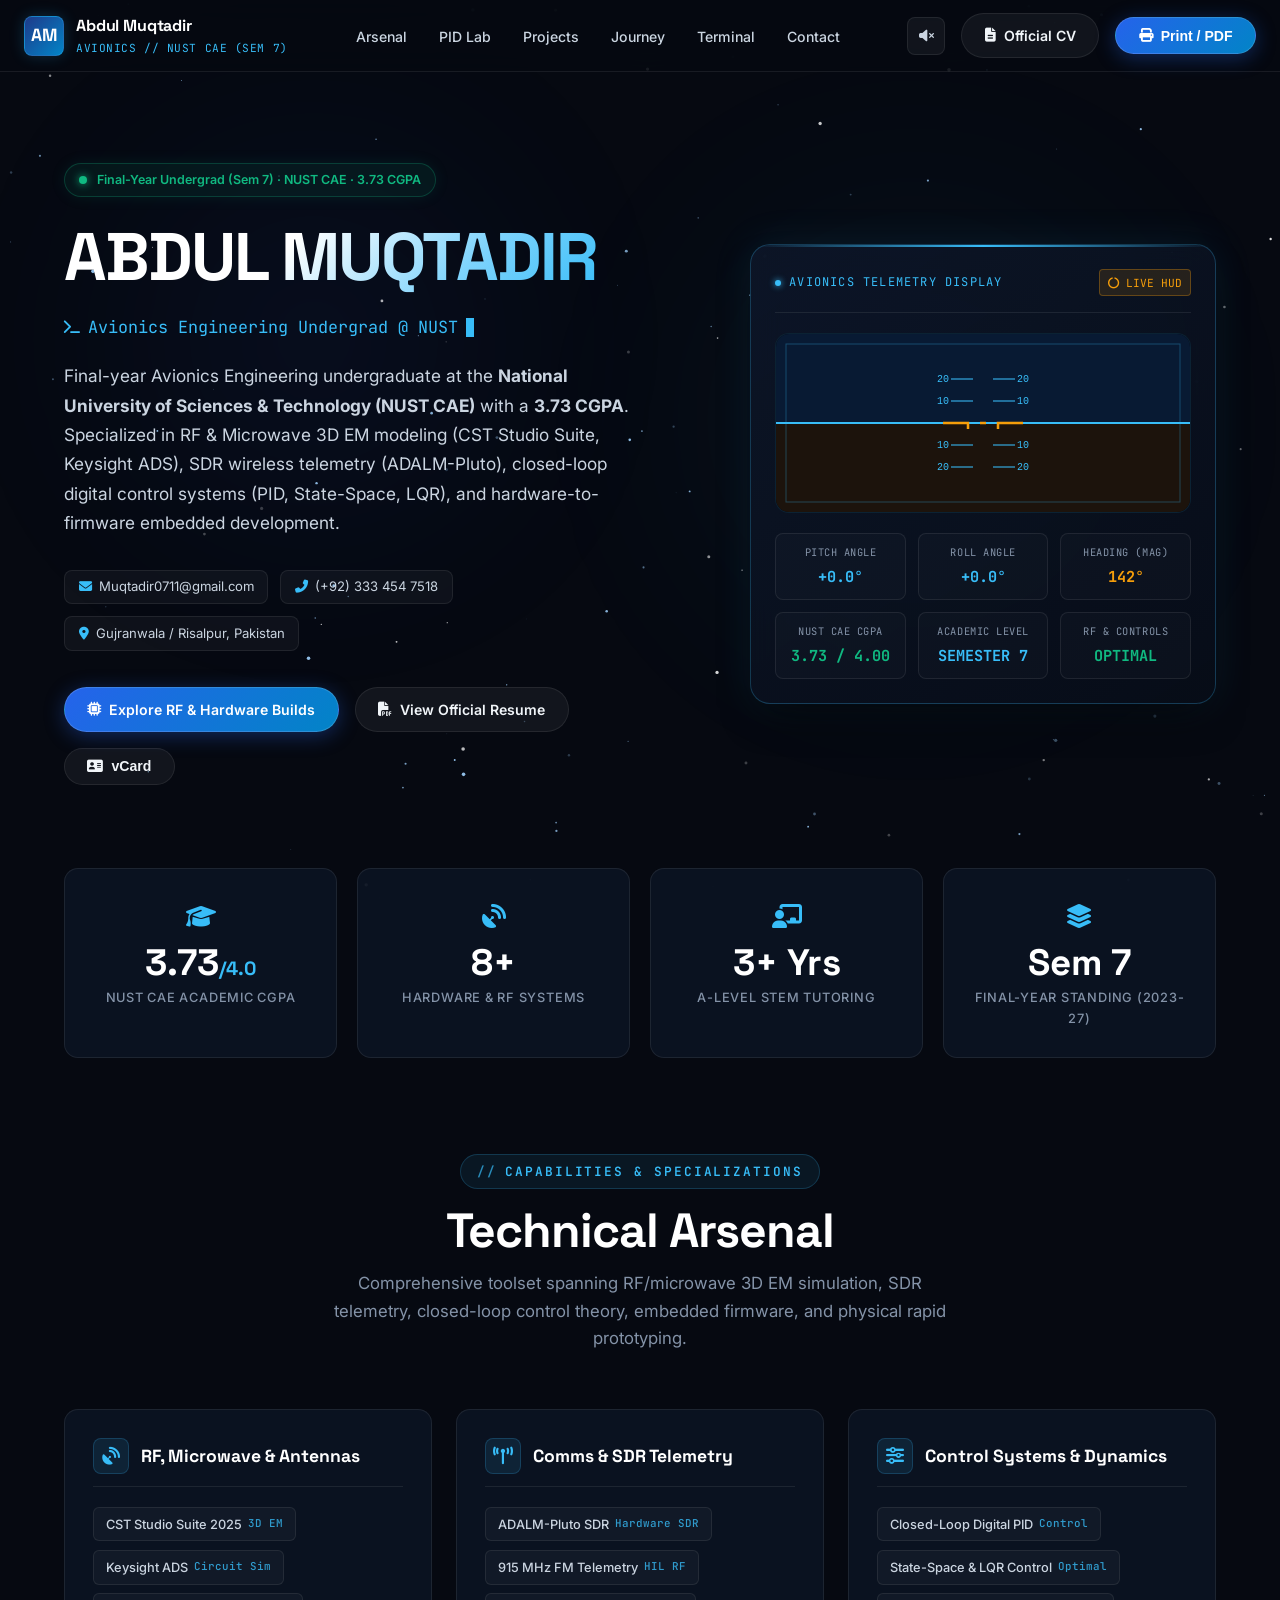
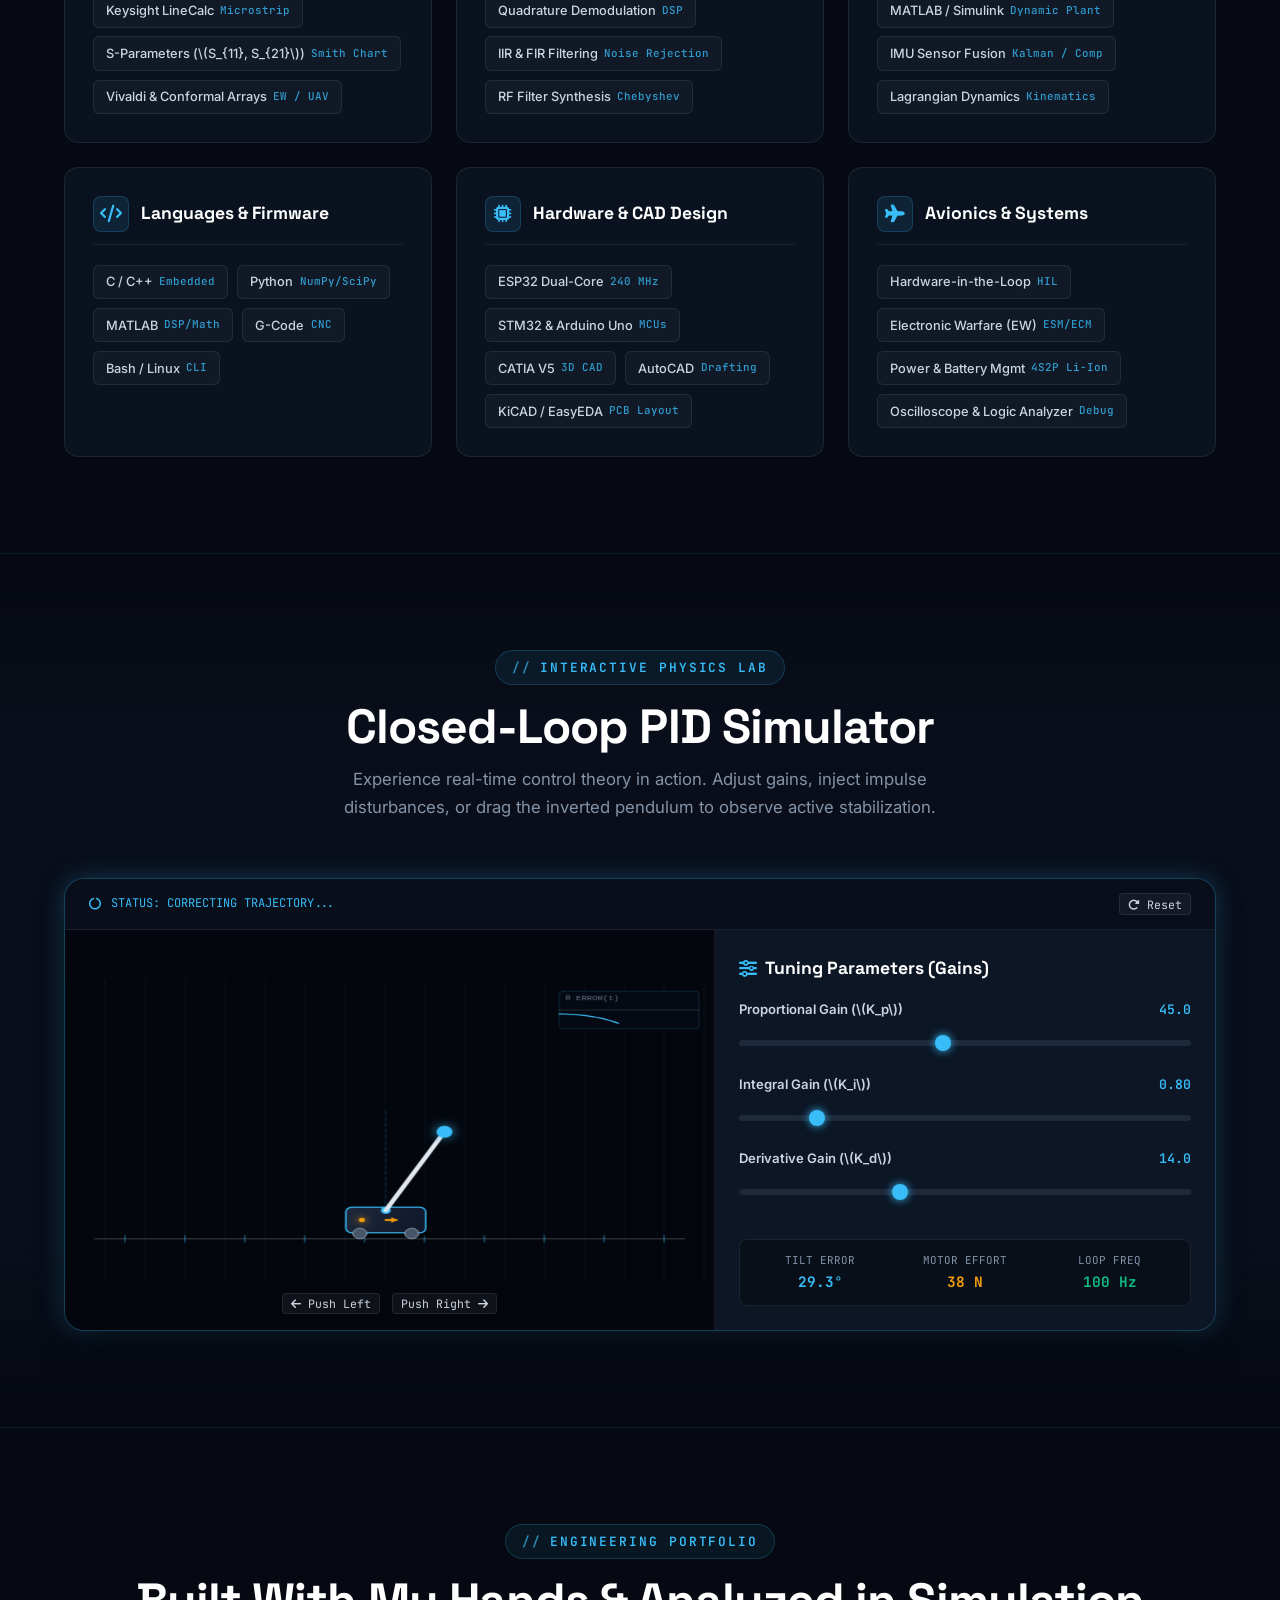
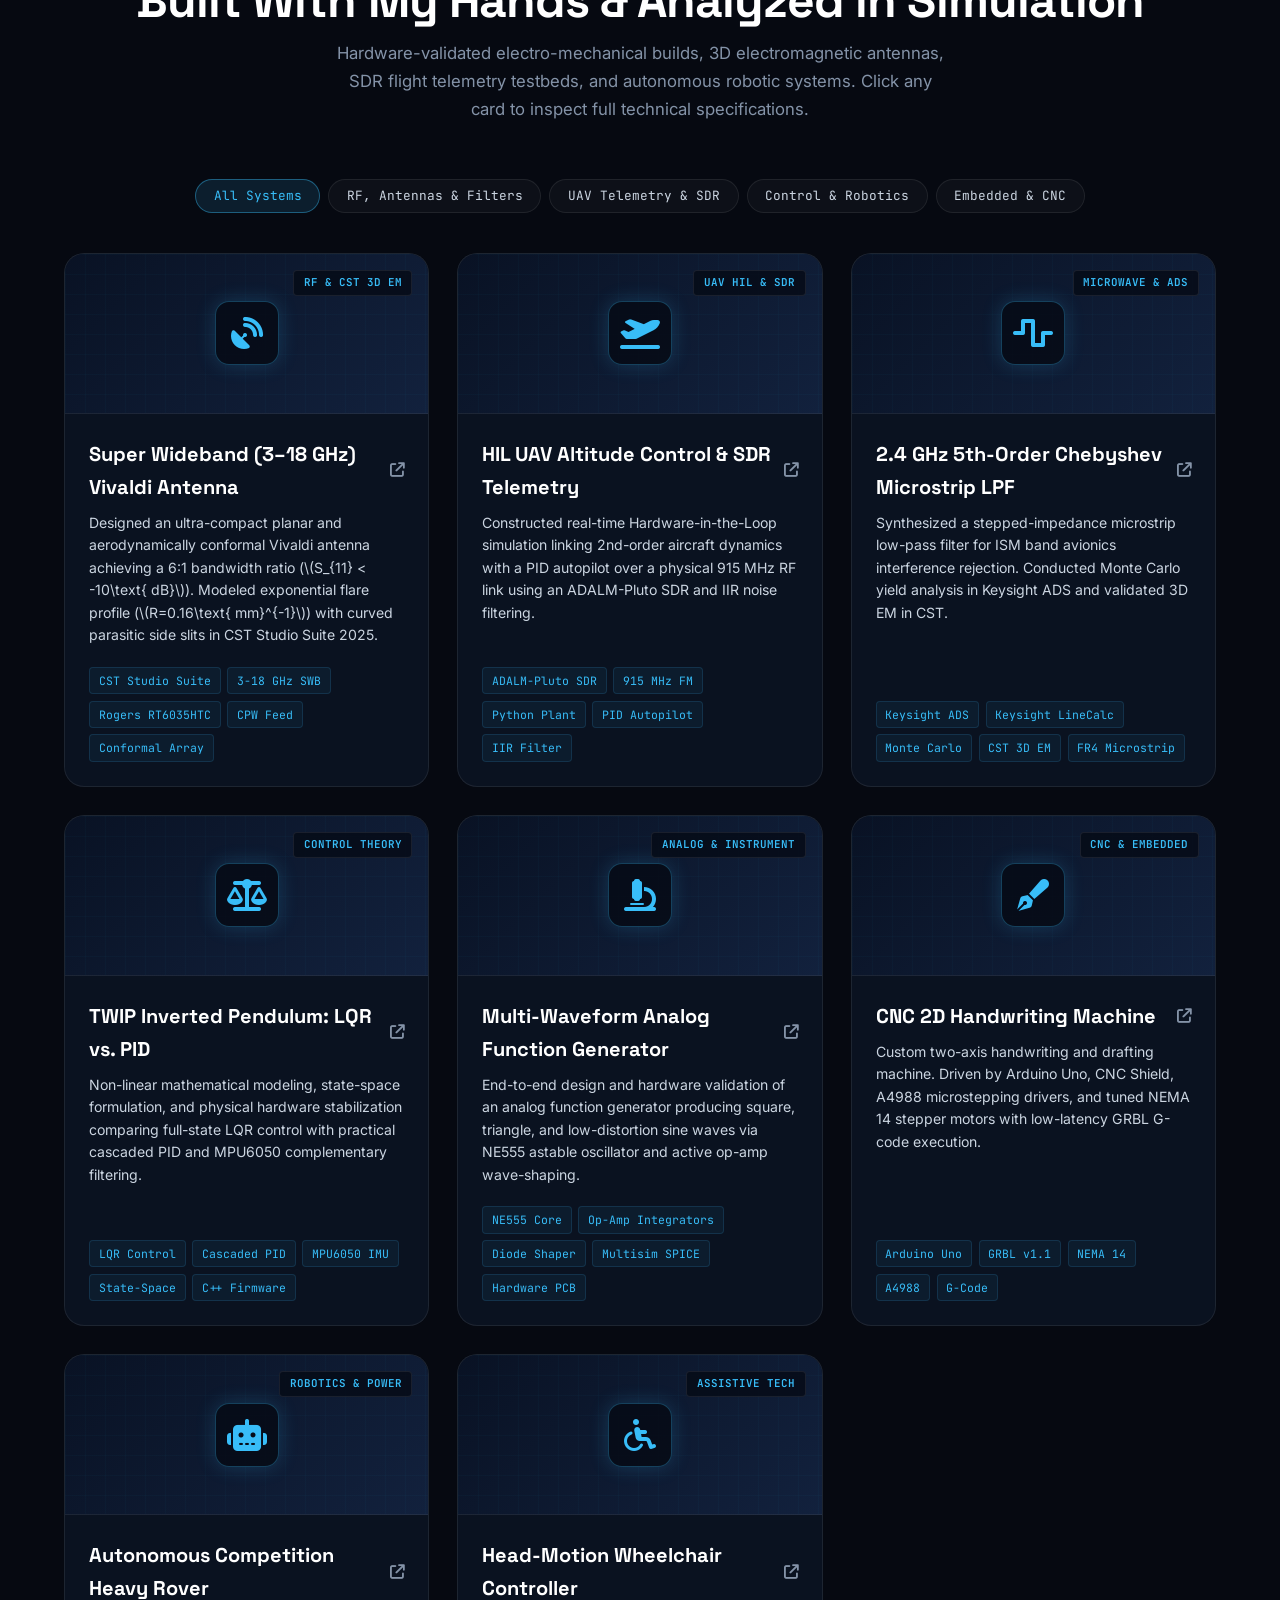
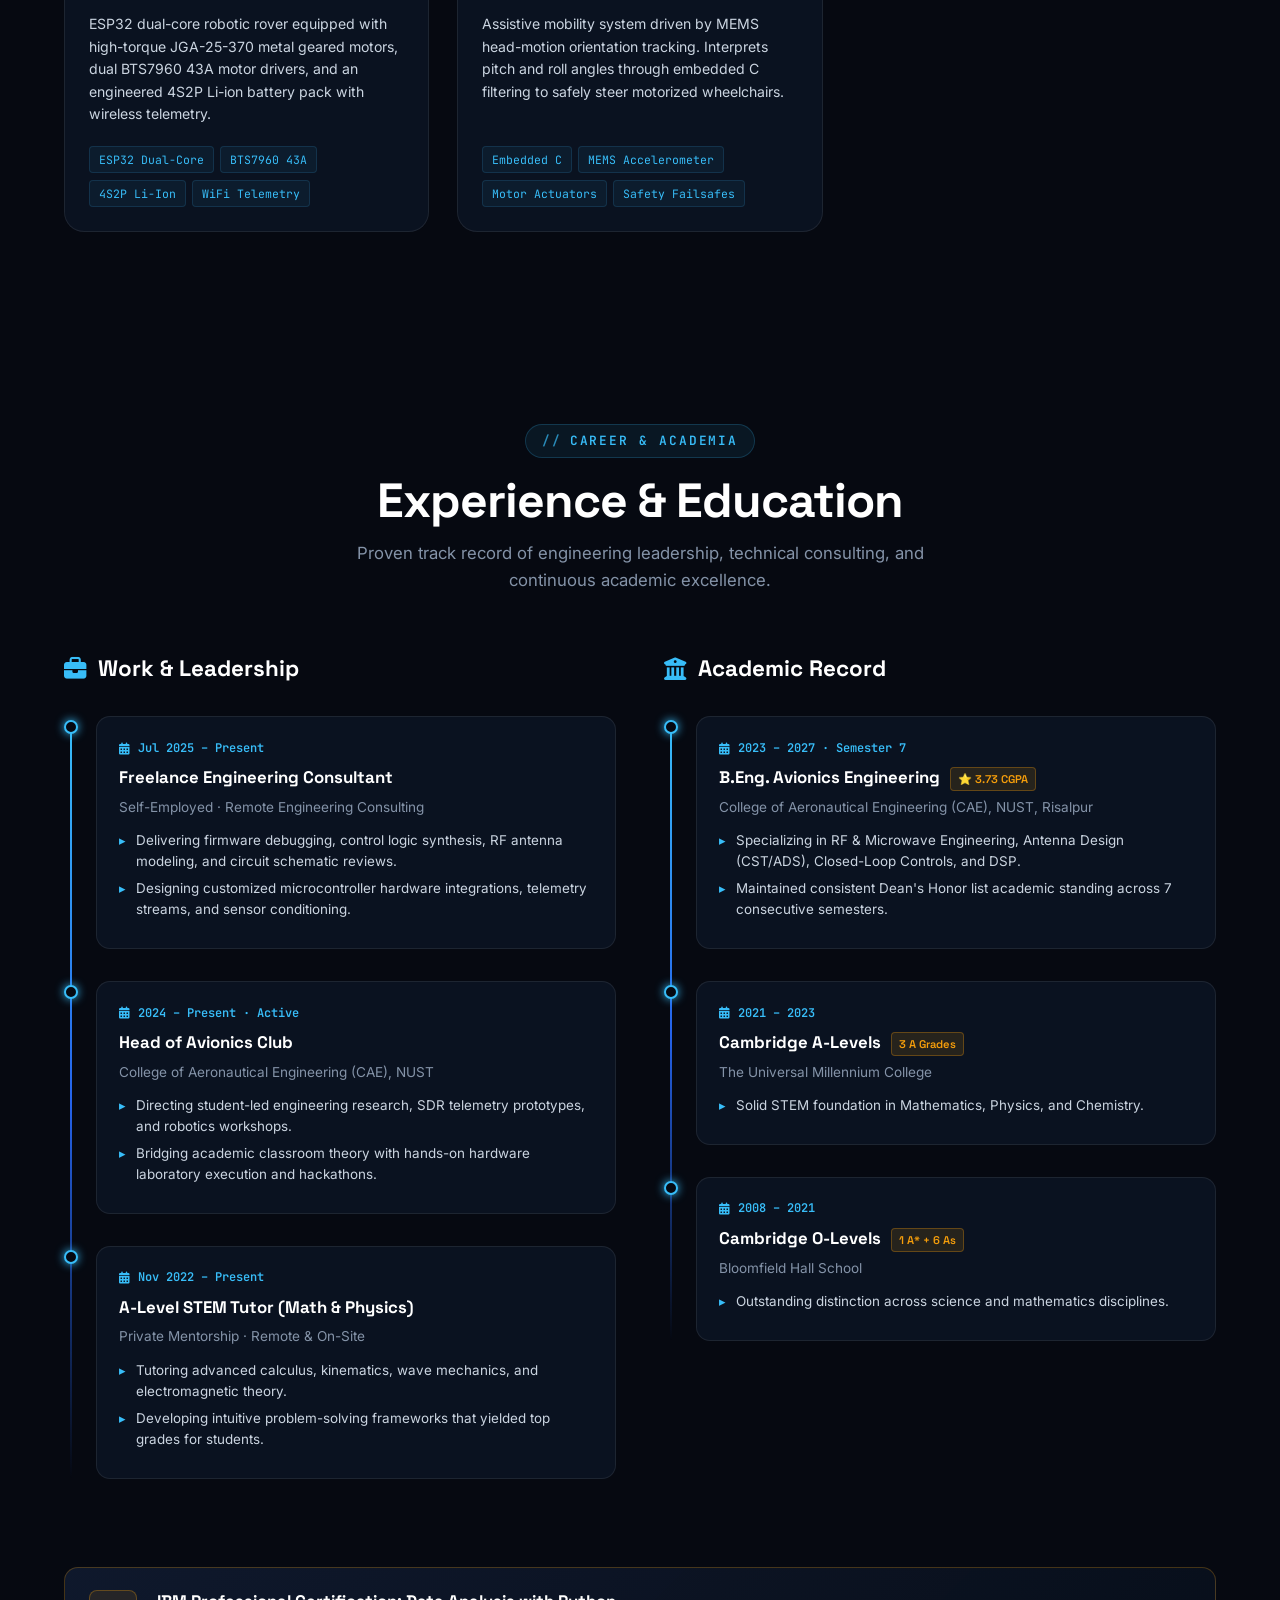
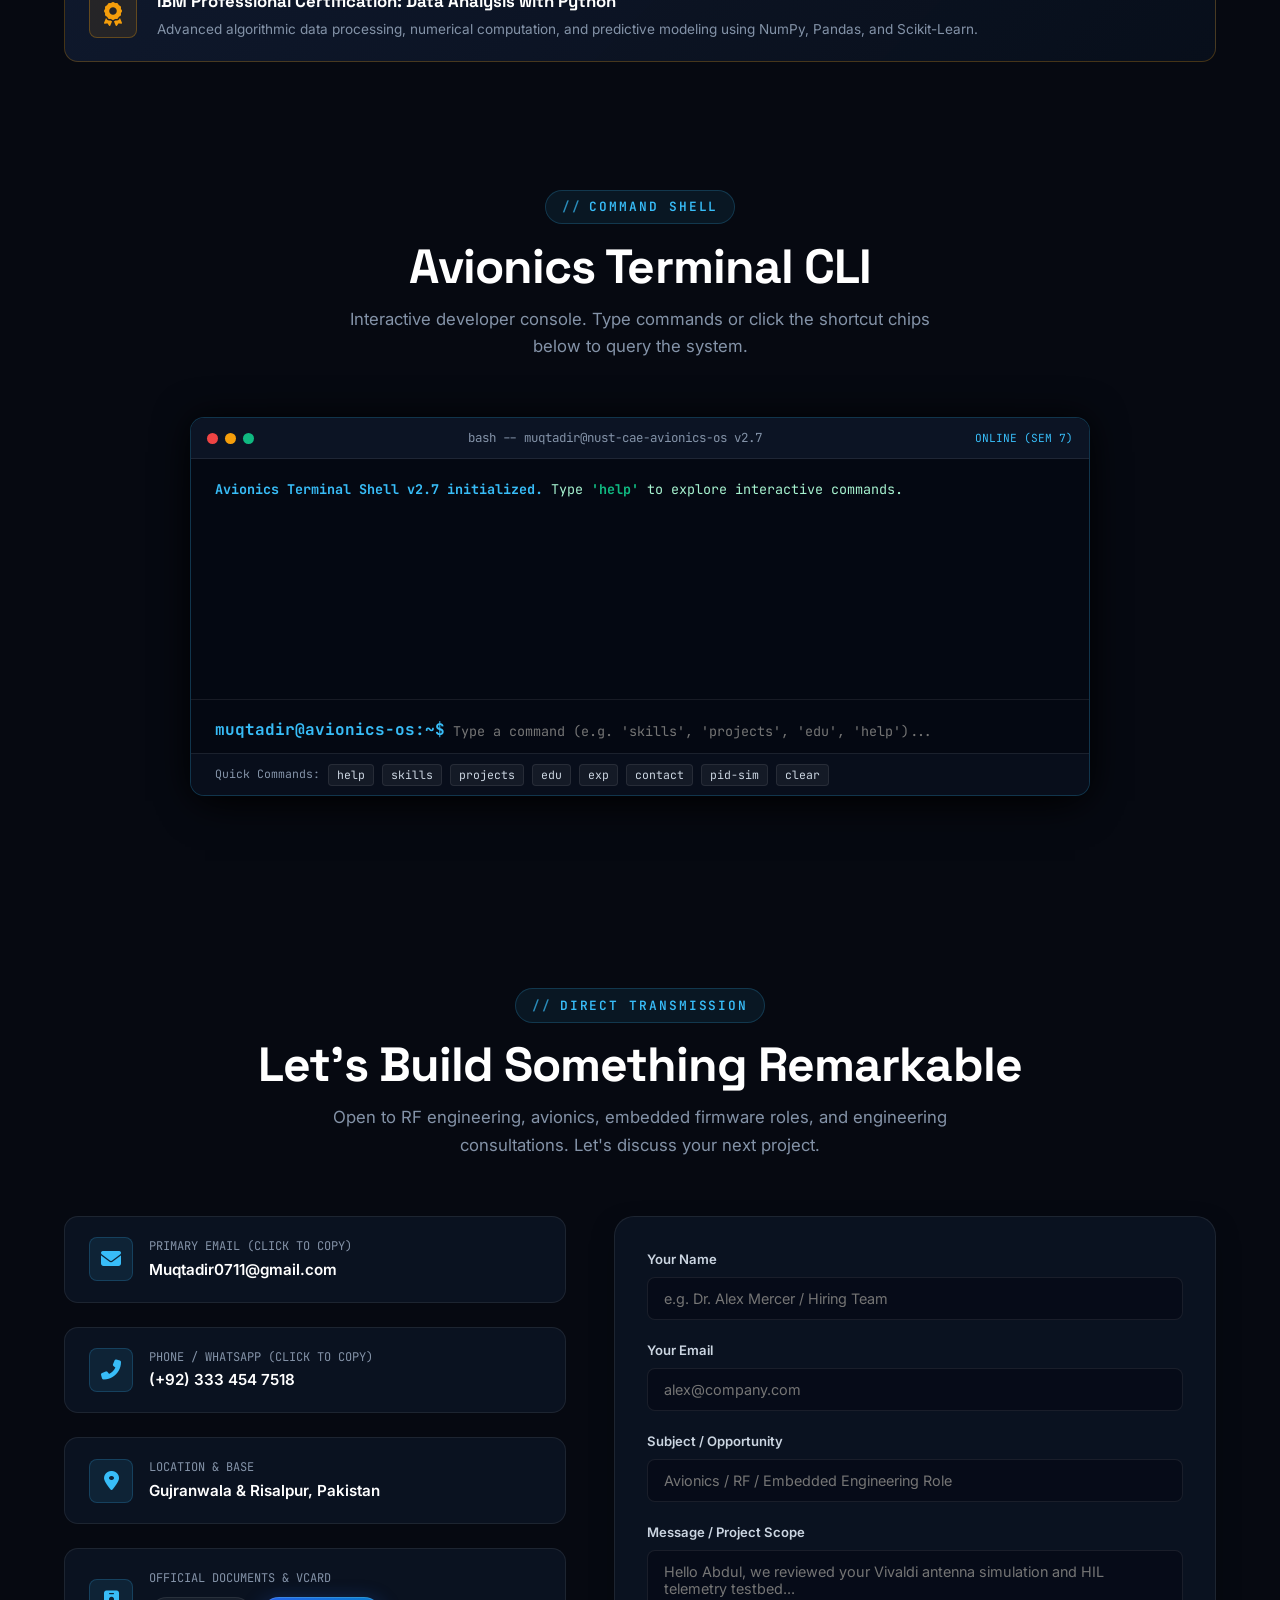
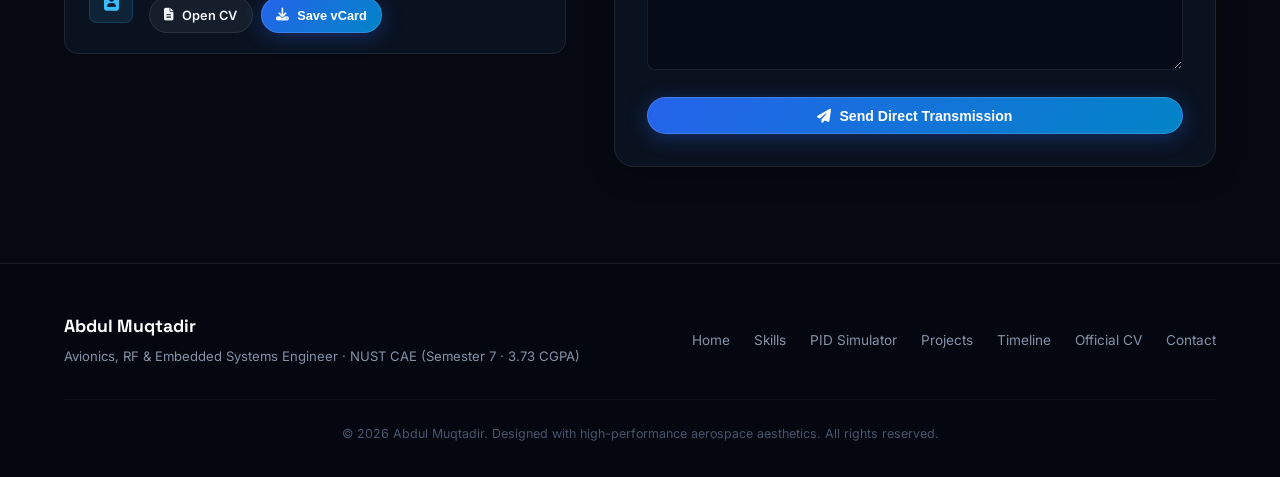
==== commit d62f746a: "Update Semester 7 standing, 3.73 CGPA, RF/Antenna & HIL projects, and dedicated resume package" ====
--- a/index.html
+++ b/index.html
@@ -3,17 +3,17 @@
 <head>
   <meta charset="UTF-8">
   <meta name="viewport" content="width=device-width, initial-scale=1.0, maximum-scale=5.0">
-  <title>Abdul Muqtadir | Avionics & Embedded Systems Engineer</title>
+  <title>Abdul Muqtadir | Avionics, RF &amp; Embedded Systems Engineer</title>
   
   <!-- SEO & Meta Tags -->
-  <meta name="description" content="Portfolio & Technical Resume of Abdul Muqtadir - Avionics Engineering undergraduate at NUST (3.67 CGPA). Specialist in Embedded Systems, Closed-Loop PID Control, DSP, and Autonomous Robotics.">
-  <meta name="keywords" content="Abdul Muqtadir, Avionics Engineer, NUST, Embedded Systems, PID Control, Arduino, ESP32, Robotics, GRBL CNC, DSP, Pakistan Engineer">
+  <meta name="description" content="Portfolio & Technical CV of Abdul Muqtadir - Avionics Engineering undergraduate (Semester 7) at NUST CAE (3.73 CGPA). Specialist in RF/Microwave Design (CST, ADS), SDR Telemetry, Closed-Loop PID/LQR Control, and Embedded Systems.">
+  <meta name="keywords" content="Abdul Muqtadir, Avionics Engineer, NUST CAE, CST Studio Suite, Keysight ADS, Vivaldi Antenna, SDR, ADALM-Pluto, Embedded Systems, PID Control, LQR, Robotics, Pakistan">
   <meta name="author" content="Abdul Muqtadir">
   <meta name="theme-color" content="#060911">
 
   <!-- Open Graph -->
-  <meta property="og:title" content="Abdul Muqtadir | Avionics & Embedded Systems Engineer">
-  <meta property="og:description" content="Explore hardware builds, interactive PID control simulations, and technical capabilities of an Avionics Engineer at NUST.">
+  <meta property="og:title" content="Abdul Muqtadir | Avionics, RF &amp; Embedded Systems Engineer">
+  <meta property="og:description" content="Explore RF antenna designs, SDR UAV telemetry, interactive PID control simulations, and hardware builds.">
   <meta property="og:type" content="website">
 
   <!-- Stylesheets & Fonts -->
@@ -38,7 +38,7 @@
         <div class="brand-badge">AM</div>
         <div class="brand-info">
           <span class="brand-name">Abdul Muqtadir</span>
-          <span class="brand-sub">AVIONICS // NUST</span>
+          <span class="brand-sub">AVIONICS // NUST CAE (SEM 7)</span>
         </div>
       </a>
 
@@ -58,10 +58,15 @@
         <button class="btn-icon" id="btnSoundToggle" title="Enable/Mute Sound FX" aria-label="Toggle sound effects">
           <i class="fas fa-volume-mute"></i>
         </button>
+        <!-- Dedicated Resume Link -->
+        <a href="resume/Abdul_Muqtadir_Resume.html" target="_blank" class="btn-secondary" title="Open Official Standalone Resume">
+          <i class="fas fa-file-alt"></i>
+          <span>Official CV</span>
+        </a>
         <!-- Print / ATS CV Download Button -->
-        <button class="btn-secondary print-cv-btn" title="Download ATS Resume / Print PDF">
-          <i class="fas fa-file-pdf"></i>
-          <span>Print CV</span>
+        <button class="btn-primary print-cv-btn" title="Download ATS Resume / Print PDF">
+          <i class="fas fa-print"></i>
+          <span>Print / PDF</span>
         </button>
         <!-- Mobile Menu Toggle -->
         <button class="mobile-menu-btn" id="mobileMenuBtn" aria-label="Toggle menu">
@@ -79,10 +84,11 @@
       <li><a href="#sec-hero">Home</a></li>
       <li><a href="#sec-skills">Technical Arsenal</a></li>
       <li><a href="#sec-simulator">PID Control Lab</a></li>
-      <li><a href="#sec-projects">Hardware Projects</a></li>
+      <li><a href="#sec-projects">Hardware &amp; RF Projects</a></li>
       <li><a href="#sec-journey">Experience &amp; Education</a></li>
       <li><a href="#sec-terminal">Avionics Terminal</a></li>
       <li><a href="#sec-contact">Contact &amp; Transmit</a></li>
+      <li><a href="resume/Abdul_Muqtadir_Resume.html" target="_blank" style="color:var(--accent-cyan);"><i class="fas fa-external-link-alt"></i> Official Standalone Resume</a></li>
     </ul>
     <div style="margin-top:auto; display:flex; flex-direction:column; gap:0.75rem;">
       <button class="btn-primary print-cv-btn" style="width:100%; justify-content:center;">
@@ -100,7 +106,7 @@
         <div class="hero-content">
           <div class="hero-status-pill">
             <span class="status-dot"></span>
-            <span>Available for Engineering Roles &amp; Internships</span>
+            <span>Final-Year Undergrad (Sem 7) · NUST CAE · 3.73 CGPA</span>
           </div>
 
           <h1 class="hero-title">
@@ -109,12 +115,12 @@
 
           <div class="hero-subtitle">
             <i class="fas fa-terminal" style="font-size:0.9rem; color:var(--accent-cyan);"></i>
-            <span id="typingRole">Avionics Engineering Undergrad @ NUST</span>
+            <span id="typingRole">Avionics Engineering Undergrad @ NUST CAE (Sem 7)</span>
             <span class="typing-cursor"></span>
           </div>
 
           <p class="hero-bio">
-            Undergraduate Avionics Engineer at the <strong>National University of Sciences &amp; Technology (NUST)</strong> with a <strong>3.67 CGPA</strong>. Specialized in hardware-to-firmware embedded design, real-time closed-loop PID control, sensor fusion, and autonomous cyber-physical systems.
+            Final-year Avionics Engineering undergraduate at the <strong>National University of Sciences &amp; Technology (NUST CAE)</strong> with a <strong>3.73 CGPA</strong>. Specialized in RF &amp; Microwave 3D EM modeling (CST Studio Suite, Keysight ADS), SDR wireless telemetry (ADALM-Pluto), closed-loop digital control systems (PID, State-Space, LQR), and hardware-to-firmware embedded development.
           </p>
 
           <!-- Contact Micro-Chips -->
@@ -129,7 +135,7 @@
             </div>
             <div class="info-chip">
               <i class="fas fa-map-marker-alt"></i>
-              <span>Gujranwala / Islamabad, Pakistan</span>
+              <span>Gujranwala / Risalpur, Pakistan</span>
             </div>
           </div>
 
@@ -137,11 +143,11 @@
           <div class="hero-buttons">
             <a href="#sec-projects" class="btn-primary">
               <i class="fas fa-microchip"></i>
-              <span>View Hardware Builds</span>
+              <span>Explore RF &amp; Hardware Builds</span>
             </a>
-            <a href="#sec-simulator" class="btn-secondary">
-              <i class="fas fa-sliders-h"></i>
-              <span>Launch PID Simulator</span>
+            <a href="resume/Abdul_Muqtadir_Resume.html" target="_blank" class="btn-secondary">
+              <i class="fas fa-file-pdf"></i>
+              <span>View Official Resume</span>
             </a>
             <button class="btn-secondary" id="downloadVCardBtn" title="Download Contact Card">
               <i class="fas fa-address-card"></i>
@@ -178,16 +184,16 @@
                 <div class="telemetry-val amber" id="hudHeading">142°</div>
               </div>
               <div class="telemetry-box">
-                <div class="telemetry-label">ACADEMIC CGPA</div>
-                <div class="telemetry-val emerald">3.67 / 4.00</div>
+                <div class="telemetry-label">NUST CAE CGPA</div>
+                <div class="telemetry-val emerald">3.73 / 4.00</div>
               </div>
               <div class="telemetry-box">
-                <div class="telemetry-label">MCU FREQ</div>
-                <div class="telemetry-val">240 MHz</div>
+                <div class="telemetry-label">ACADEMIC LEVEL</div>
+                <div class="telemetry-val cyan">SEMESTER 7</div>
               </div>
               <div class="telemetry-box">
-                <div class="telemetry-label">SYS HEALTH</div>
-                <div class="telemetry-val emerald">NOMINAL</div>
+                <div class="telemetry-label">RF &amp; CONTROLS</div>
+                <div class="telemetry-val emerald">OPTIMAL</div>
               </div>
             </div>
           </div>
@@ -203,13 +209,13 @@
       <div class="stats-grid">
         <div class="stat-box reveal">
           <div class="stat-icon"><i class="fas fa-graduation-cap"></i></div>
-          <div class="stat-value"><span id="countCgpa">3.67</span><span style="font-size:1.2rem; color:var(--accent-cyan);">/4.0</span></div>
-          <div class="stat-desc">NUST Academic CGPA</div>
+          <div class="stat-value"><span id="countCgpa">3.73</span><span style="font-size:1.2rem; color:var(--accent-cyan);">/4.0</span></div>
+          <div class="stat-desc">NUST CAE Academic CGPA</div>
         </div>
         <div class="stat-box reveal">
-          <div class="stat-icon"><i class="fas fa-robot"></i></div>
-          <div class="stat-value"><span id="countProjects">4</span><span>+</span></div>
-          <div class="stat-desc">Custom Hardware Builds</div>
+          <div class="stat-icon"><i class="fas fa-satellite-dish"></i></div>
+          <div class="stat-value"><span id="countProjects">8</span><span>+</span></div>
+          <div class="stat-desc">Hardware &amp; RF Systems</div>
         </div>
         <div class="stat-box reveal">
           <div class="stat-icon"><i class="fas fa-chalkboard-teacher"></i></div>
@@ -218,8 +224,8 @@
         </div>
         <div class="stat-box reveal">
           <div class="stat-icon"><i class="fas fa-layer-group"></i></div>
-          <div class="stat-value">Sem <span id="countSem">5</span></div>
-          <div class="stat-desc">Current Standing (2023-27)</div>
+          <div class="stat-value">Sem <span id="countSem">7</span></div>
+          <div class="stat-desc">Final-Year Standing (2023-27)</div>
         </div>
       </div>
     </div>
@@ -229,68 +235,98 @@
   <section id="sec-skills">
     <div class="container">
       <div class="section-meta reveal">
-        <div class="section-tag">Capabilities</div>
+        <div class="section-tag">Capabilities &amp; Specializations</div>
         <h2 class="section-title">Technical Arsenal</h2>
-        <p class="section-desc">Comprehensive toolset spanning embedded firmware, mathematical modeling, control theory, and physical prototyping.</p>
+        <p class="section-desc">Comprehensive toolset spanning RF/microwave 3D EM simulation, SDR telemetry, closed-loop control theory, embedded firmware, and physical rapid prototyping.</p>
       </div>
 
       <div class="skills-container">
-        <!-- Group 1: Programming & Firmware -->
+        <!-- Group 1: RF, Microwave & Antennas -->
+        <div class="skill-category-card reveal">
+          <div class="skill-cat-header">
+            <div class="skill-cat-icon"><i class="fas fa-satellite-dish"></i></div>
+            <h3 class="skill-cat-title">RF, Microwave &amp; Antennas</h3>
+          </div>
+          <div class="skill-tags">
+            <div class="skill-chip"><span>CST Studio Suite 2025</span><span class="chip-lvl">3D EM</span></div>
+            <div class="skill-chip"><span>Keysight ADS</span><span class="chip-lvl">Circuit Sim</span></div>
+            <div class="skill-chip"><span>Keysight LineCalc</span><span class="chip-lvl">Microstrip</span></div>
+            <div class="skill-chip"><span>S-Parameters (\(S_{11}, S_{21}\))</span><span class="chip-lvl">Smith Chart</span></div>
+            <div class="skill-chip"><span>Vivaldi &amp; Conformal Arrays</span><span class="chip-lvl">EW / UAV</span></div>
+          </div>
+        </div>
+
+        <!-- Group 2: Communications & SDR Telemetry -->
+        <div class="skill-category-card reveal">
+          <div class="skill-cat-header">
+            <div class="skill-cat-icon"><i class="fas fa-broadcast-tower"></i></div>
+            <h3 class="skill-cat-title">Comms &amp; SDR Telemetry</h3>
+          </div>
+          <div class="skill-tags">
+            <div class="skill-chip"><span>ADALM-Pluto SDR</span><span class="chip-lvl">Hardware SDR</span></div>
+            <div class="skill-chip"><span>915 MHz FM Telemetry</span><span class="chip-lvl">HIL RF</span></div>
+            <div class="skill-chip"><span>Quadrature Demodulation</span><span class="chip-lvl">DSP</span></div>
+            <div class="skill-chip"><span>IIR &amp; FIR Filtering</span><span class="chip-lvl">Noise Rejection</span></div>
+            <div class="skill-chip"><span>RF Filter Synthesis</span><span class="chip-lvl">Chebyshev</span></div>
+          </div>
+        </div>
+
+        <!-- Group 3: Control Systems & Mathematical Modeling -->
+        <div class="skill-category-card reveal">
+          <div class="skill-cat-header">
+            <div class="skill-cat-icon"><i class="fas fa-sliders-h"></i></div>
+            <h3 class="skill-cat-title">Control Systems &amp; Dynamics</h3>
+          </div>
+          <div class="skill-tags">
+            <div class="skill-chip"><span>Closed-Loop Digital PID</span><span class="chip-lvl">Control</span></div>
+            <div class="skill-chip"><span>State-Space &amp; LQR Control</span><span class="chip-lvl">Optimal</span></div>
+            <div class="skill-chip"><span>MATLAB / Simulink</span><span class="chip-lvl">Dynamic Plant</span></div>
+            <div class="skill-chip"><span>IMU Sensor Fusion</span><span class="chip-lvl">Kalman / Comp</span></div>
+            <div class="skill-chip"><span>Lagrangian Dynamics</span><span class="chip-lvl">Kinematics</span></div>
+          </div>
+        </div>
+
+        <!-- Group 4: Languages & Firmware -->
         <div class="skill-category-card reveal">
           <div class="skill-cat-header">
             <div class="skill-cat-icon"><i class="fas fa-code"></i></div>
-            <h3 class="skill-cat-title">Languages &amp; Code</h3>
+            <h3 class="skill-cat-title">Languages &amp; Firmware</h3>
           </div>
           <div class="skill-tags">
             <div class="skill-chip"><span>C / C++</span><span class="chip-lvl">Embedded</span></div>
-            <div class="skill-chip"><span>Python</span><span class="chip-lvl">Data/Scripts</span></div>
+            <div class="skill-chip"><span>Python</span><span class="chip-lvl">NumPy/SciPy</span></div>
             <div class="skill-chip"><span>MATLAB</span><span class="chip-lvl">DSP/Math</span></div>
             <div class="skill-chip"><span>G-Code</span><span class="chip-lvl">CNC</span></div>
             <div class="skill-chip"><span>Bash / Linux</span><span class="chip-lvl">CLI</span></div>
           </div>
         </div>
 
-        <!-- Group 2: Simulation & Hardware Debug -->
+        <!-- Group 5: Hardware & Prototyping -->
         <div class="skill-category-card reveal">
           <div class="skill-cat-header">
-            <div class="skill-cat-icon"><i class="fas fa-wave-square"></i></div>
-            <h3 class="skill-cat-title">Simulation &amp; Tools</h3>
+            <div class="skill-cat-icon"><i class="fas fa-microchip"></i></div>
+            <h3 class="skill-cat-title">Hardware &amp; CAD Design</h3>
           </div>
           <div class="skill-tags">
-            <div class="skill-chip"><span>Simulink</span><span class="chip-lvl">Dynamic Sys</span></div>
-            <div class="skill-chip"><span>Proteus</span><span class="chip-lvl">Circuit Sim</span></div>
-            <div class="skill-chip"><span>LabVIEW</span><span class="chip-lvl">Telemetry</span></div>
-            <div class="skill-chip"><span>GRBL</span><span class="chip-lvl">Firmware</span></div>
-            <div class="skill-chip"><span>Git / GitHub</span><span class="chip-lvl">VCS</span></div>
-          </div>
-        </div>
-
-        <!-- Group 3: CAD & Mechanical Prototyping -->
+            <div class="skill-chip"><span>ESP32 Dual-Core</span><span class="chip-lvl">240 MHz</span></div>
+            <div class="skill-chip"><span>STM32 &amp; Arduino Uno</span><span class="chip-lvl">MCUs</span></div>
+            <div class="skill-chip"><span>CATIA V5</span><span class="chip-lvl">3D CAD</span></div>
+            <div class="skill-chip"><span>AutoCAD</span><span class="chip-lvl">Drafting</span></div>
+            <div class="skill-chip"><span>KiCAD / EasyEDA</span><span class="chip-lvl">PCB Layout</span></div>
+          </div>
+        </div>
+
+        <!-- Group 6: Avionics Engineering -->
         <div class="skill-category-card reveal">
           <div class="skill-cat-header">
-            <div class="skill-cat-icon"><i class="fas fa-drafting-compass"></i></div>
-            <h3 class="skill-cat-title">CAD &amp; Design</h3>
+            <div class="skill-cat-icon"><i class="fas fa-plane"></i></div>
+            <h3 class="skill-cat-title">Avionics &amp; Systems</h3>
           </div>
           <div class="skill-tags">
-            <div class="skill-chip"><span>CATIA V5</span><span class="chip-lvl">3D CAD</span></div>
-            <div class="skill-chip"><span>AutoCAD</span><span class="chip-lvl">Schematics</span></div>
-            <div class="skill-chip"><span>Tinkercad</span><span class="chip-lvl">Rapid Proto</span></div>
-            <div class="skill-chip"><span>KiCAD / EasyEDA</span><span class="chip-lvl">PCB</span></div>
-          </div>
-        </div>
-
-        <!-- Group 4: Engineering Specializations -->
-        <div class="skill-category-card reveal">
-          <div class="skill-cat-header">
-            <div class="skill-cat-icon"><i class="fas fa-satellite-dish"></i></div>
-            <h3 class="skill-cat-title">Avionics Engineering</h3>
-          </div>
-          <div class="skill-tags">
-            <div class="skill-chip"><span>Closed-Loop PID</span><span class="chip-lvl">Control</span></div>
-            <div class="skill-chip"><span>Digital Signal Processing</span><span class="chip-lvl">DSP</span></div>
-            <div class="skill-chip"><span>Sensor Fusion (IMU)</span><span class="chip-lvl">Kalman</span></div>
-            <div class="skill-chip"><span>PCB Debug &amp; Soldering</span><span class="chip-lvl">Hardware</span></div>
-            <div class="skill-chip"><span>Power &amp; Battery Mgmt</span><span class="chip-lvl">Li-Ion</span></div>
+            <div class="skill-chip"><span>Hardware-in-the-Loop</span><span class="chip-lvl">HIL</span></div>
+            <div class="skill-chip"><span>Electronic Warfare (EW)</span><span class="chip-lvl">ESM/ECM</span></div>
+            <div class="skill-chip"><span>Power &amp; Battery Mgmt</span><span class="chip-lvl">4S2P Li-Ion</span></div>
+            <div class="skill-chip"><span>Oscilloscope &amp; Logic Analyzer</span><span class="chip-lvl">Debug</span></div>
           </div>
         </div>
       </div>
@@ -393,22 +429,148 @@
     <div class="container">
       <div class="section-meta reveal">
         <div class="section-tag">Engineering Portfolio</div>
-        <h2 class="section-title">Built With My Hands</h2>
-        <p class="section-desc">Hardware-validated electro-mechanical builds, autonomous robotic systems, and firmware architectures. Click any card to inspect full technical specifications.</p>
+        <h2 class="section-title">Built With My Hands &amp; Analyzed in Simulation</h2>
+        <p class="section-desc">Hardware-validated electro-mechanical builds, 3D electromagnetic antennas, SDR flight telemetry testbeds, and autonomous robotic systems. Click any card to inspect full technical specifications.</p>
       </div>
 
       <!-- Filter Buttons -->
       <div class="project-filters reveal">
         <button class="filter-btn active" data-filter="all">All Systems</button>
-        <button class="filter-btn" data-filter="control">Control &amp; CNC</button>
-        <button class="filter-btn" data-filter="robotics">Robotics &amp; Power</button>
-        <button class="filter-btn" data-filter="assistive">Assistive Tech</button>
+        <button class="filter-btn" data-filter="rf">RF, Antennas &amp; Filters</button>
+        <button class="filter-btn" data-filter="telemetry">UAV Telemetry &amp; SDR</button>
+        <button class="filter-btn" data-filter="control">Control &amp; Robotics</button>
+        <button class="filter-btn" data-filter="embedded">Embedded &amp; CNC</button>
       </div>
 
       <div class="projects-grid">
         
-        <!-- Project 1: CNC 2D Plotter -->
-        <article class="project-card reveal" data-category="control" data-project="cnc-plotter">
+        <!-- Project 1: Super Wideband Vivaldi Antenna -->
+        <article class="project-card reveal" data-category="rf" data-project="vivaldi-antenna">
+          <div class="project-header-visual">
+            <div class="project-blueprint-grid"></div>
+            <span class="project-category-tag">RF &amp; CST 3D EM</span>
+            <div class="project-icon-badge"><i class="fas fa-satellite-dish"></i></div>
+          </div>
+          <div class="project-body">
+            <h3 class="project-title">
+              Super Wideband (3–18 GHz) Vivaldi Antenna
+              <i class="fas fa-arrow-up-right-from-square"></i>
+            </h3>
+            <p class="project-desc">
+              Designed an ultra-compact planar and aerodynamically conformal Vivaldi antenna achieving a 6:1 bandwidth ratio (\(S_{11} < -10\text{ dB}\)). Modeled exponential flare profile (\(R=0.16\text{ mm}^{-1}\)) with curved parasitic side slits in CST Studio Suite 2025.
+            </p>
+            <div class="project-tech-tags">
+              <span class="tech-tag">CST Studio Suite</span>
+              <span class="tech-tag">3-18 GHz SWB</span>
+              <span class="tech-tag">Rogers RT6035HTC</span>
+              <span class="tech-tag">CPW Feed</span>
+              <span class="tech-tag">Conformal Array</span>
+            </div>
+          </div>
+        </article>
+
+        <!-- Project 2: Hardware-in-the-Loop UAV Telemetry -->
+        <article class="project-card reveal" data-category="telemetry" data-project="hil-telemetry">
+          <div class="project-header-visual">
+            <div class="project-blueprint-grid"></div>
+            <span class="project-category-tag">UAV HIL &amp; SDR</span>
+            <div class="project-icon-badge"><i class="fas fa-plane-departure"></i></div>
+          </div>
+          <div class="project-body">
+            <h3 class="project-title">
+              HIL UAV Altitude Control &amp; SDR Telemetry
+              <i class="fas fa-arrow-up-right-from-square"></i>
+            </h3>
+            <p class="project-desc">
+              Constructed real-time Hardware-in-the-Loop simulation linking 2nd-order aircraft dynamics with a PID autopilot over a physical 915 MHz RF link using an ADALM-Pluto SDR and IIR noise filtering.
+            </p>
+            <div class="project-tech-tags">
+              <span class="tech-tag">ADALM-Pluto SDR</span>
+              <span class="tech-tag">915 MHz FM</span>
+              <span class="tech-tag">Python Plant</span>
+              <span class="tech-tag">PID Autopilot</span>
+              <span class="tech-tag">IIR Filter</span>
+            </div>
+          </div>
+        </article>
+
+        <!-- Project 3: 2.4 GHz Chebyshev Low-Pass Filter -->
+        <article class="project-card reveal" data-category="rf" data-project="chebyshev-filter">
+          <div class="project-header-visual">
+            <div class="project-blueprint-grid"></div>
+            <span class="project-category-tag">MICROWAVE &amp; ADS</span>
+            <div class="project-icon-badge"><i class="fas fa-wave-square"></i></div>
+          </div>
+          <div class="project-body">
+            <h3 class="project-title">
+              2.4 GHz 5th-Order Chebyshev Microstrip LPF
+              <i class="fas fa-arrow-up-right-from-square"></i>
+            </h3>
+            <p class="project-desc">
+              Synthesized a stepped-impedance microstrip low-pass filter for ISM band avionics interference rejection. Conducted Monte Carlo yield analysis in Keysight ADS and validated 3D EM in CST.
+            </p>
+            <div class="project-tech-tags">
+              <span class="tech-tag">Keysight ADS</span>
+              <span class="tech-tag">Keysight LineCalc</span>
+              <span class="tech-tag">Monte Carlo</span>
+              <span class="tech-tag">CST 3D EM</span>
+              <span class="tech-tag">FR4 Microstrip</span>
+            </div>
+          </div>
+        </article>
+
+        <!-- Project 4: Two-Wheeled Inverted Pendulum Robot -->
+        <article class="project-card reveal" data-category="control" data-project="twip-robot">
+          <div class="project-header-visual">
+            <div class="project-blueprint-grid"></div>
+            <span class="project-category-tag">CONTROL THEORY</span>
+            <div class="project-icon-badge"><i class="fas fa-balance-scale"></i></div>
+          </div>
+          <div class="project-body">
+            <h3 class="project-title">
+              TWIP Inverted Pendulum: LQR vs. PID
+              <i class="fas fa-arrow-up-right-from-square"></i>
+            </h3>
+            <p class="project-desc">
+              Non-linear mathematical modeling, state-space formulation, and physical hardware stabilization comparing full-state LQR control with practical cascaded PID and MPU6050 complementary filtering.
+            </p>
+            <div class="project-tech-tags">
+              <span class="tech-tag">LQR Control</span>
+              <span class="tech-tag">Cascaded PID</span>
+              <span class="tech-tag">MPU6050 IMU</span>
+              <span class="tech-tag">State-Space</span>
+              <span class="tech-tag">C++ Firmware</span>
+            </div>
+          </div>
+        </article>
+
+        <!-- Project 5: Discrete Function Generator -->
+        <article class="project-card reveal" data-category="embedded" data-project="function-generator">
+          <div class="project-header-visual">
+            <div class="project-blueprint-grid"></div>
+            <span class="project-category-tag">ANALOG &amp; INSTRUMENT</span>
+            <div class="project-icon-badge"><i class="fas fa-microscope"></i></div>
+          </div>
+          <div class="project-body">
+            <h3 class="project-title">
+              Multi-Waveform Analog Function Generator
+              <i class="fas fa-arrow-up-right-from-square"></i>
+            </h3>
+            <p class="project-desc">
+              End-to-end design and hardware validation of an analog function generator producing square, triangle, and low-distortion sine waves via NE555 astable oscillator and active op-amp wave-shaping.
+            </p>
+            <div class="project-tech-tags">
+              <span class="tech-tag">NE555 Core</span>
+              <span class="tech-tag">Op-Amp Integrators</span>
+              <span class="tech-tag">Diode Shaper</span>
+              <span class="tech-tag">Multisim SPICE</span>
+              <span class="tech-tag">Hardware PCB</span>
+            </div>
+          </div>
+        </article>
+
+        <!-- Project 6: CNC 2D Plotter -->
+        <article class="project-card reveal" data-category="embedded" data-project="cnc-plotter">
           <div class="project-header-visual">
             <div class="project-blueprint-grid"></div>
             <span class="project-category-tag">CNC &amp; EMBEDDED</span>
@@ -432,32 +594,32 @@
           </div>
         </article>
 
-        <!-- Project 2: Self-Balancing Robot -->
-        <article class="project-card reveal" data-category="control" data-project="self-balancer">
+        <!-- Project 7: Autonomous Rover -->
+        <article class="project-card reveal" data-category="control" data-project="autonomous-rover">
           <div class="project-header-visual">
             <div class="project-blueprint-grid"></div>
-            <span class="project-category-tag">CONTROL THEORY</span>
-            <div class="project-icon-badge"><i class="fas fa-balance-scale"></i></div>
+            <span class="project-category-tag">ROBOTICS &amp; POWER</span>
+            <div class="project-icon-badge"><i class="fas fa-robot"></i></div>
           </div>
           <div class="project-body">
             <h3 class="project-title">
-              Self-Balancing Inverted Pendulum
+              Autonomous Competition Heavy Rover
               <i class="fas fa-arrow-up-right-from-square"></i>
             </h3>
             <p class="project-desc">
-              Real-time closed-loop PID control algorithm utilizing MPU6050 6-axis IMU sensor fusion. Compensates dynamically for external disturbances with optical encoder feedback.
+              ESP32 dual-core robotic rover equipped with high-torque JGA-25-370 metal geared motors, dual BTS7960 43A motor drivers, and an engineered 4S2P Li-ion battery pack with wireless telemetry.
             </p>
             <div class="project-tech-tags">
-              <span class="tech-tag">Closed-Loop PID</span>
-              <span class="tech-tag">MPU6050 IMU</span>
-              <span class="tech-tag">Sensor Fusion</span>
-              <span class="tech-tag">C++ Firmware</span>
+              <span class="tech-tag">ESP32 Dual-Core</span>
+              <span class="tech-tag">BTS7960 43A</span>
+              <span class="tech-tag">4S2P Li-Ion</span>
+              <span class="tech-tag">WiFi Telemetry</span>
             </div>
           </div>
         </article>
 
-        <!-- Project 3: Motion-Controlled Wheelchair -->
-        <article class="project-card reveal" data-category="assistive" data-project="motion-wheelchair">
+        <!-- Project 8: Motion-Controlled Wheelchair -->
+        <article class="project-card reveal" data-category="embedded" data-project="motion-wheelchair">
           <div class="project-header-visual">
             <div class="project-blueprint-grid"></div>
             <span class="project-category-tag">ASSISTIVE TECH</span>
@@ -480,30 +642,6 @@
           </div>
         </article>
 
-        <!-- Project 4: Autonomous Rover -->
-        <article class="project-card reveal" data-category="robotics" data-project="autonomous-rover">
-          <div class="project-header-visual">
-            <div class="project-blueprint-grid"></div>
-            <span class="project-category-tag">ROBOTICS &amp; POWER</span>
-            <div class="project-icon-badge"><i class="fas fa-robot"></i></div>
-          </div>
-          <div class="project-body">
-            <h3 class="project-title">
-              Autonomous Competition Rover
-              <i class="fas fa-arrow-up-right-from-square"></i>
-            </h3>
-            <p class="project-desc">
-              ESP32 dual-core robotic rover equipped with high-torque JGA-25-370 metal geared motors, BTS7960 43A motor drivers, and an engineered 4S2P Li-ion battery pack with wireless telemetry.
-            </p>
-            <div class="project-tech-tags">
-              <span class="tech-tag">ESP32</span>
-              <span class="tech-tag">BTS7960 43A</span>
-              <span class="tech-tag">4S2P Li-Ion</span>
-              <span class="tech-tag">Telemetry</span>
-            </div>
-          </div>
-        </article>
-
       </div>
     </div>
   </section>
@@ -514,7 +652,7 @@
       <div class="section-meta reveal">
         <div class="section-tag">Career &amp; Academia</div>
         <h2 class="section-title">Experience &amp; Education</h2>
-        <p class="section-desc">Proven track record of engineering leadership, technical freelancing, and academic excellence.</p>
+        <p class="section-desc">Proven track record of engineering leadership, technical consulting, and continuous academic excellence.</p>
       </div>
 
       <div class="timeline-grid">
@@ -531,16 +669,30 @@
               <div class="timeline-node"></div>
               <div class="timeline-content-card">
                 <div class="timeline-date"><i class="fas fa-calendar-alt"></i> Jul 2025 – Present</div>
-                <h4 class="timeline-heading">Freelance Embedded Engineer</h4>
+                <h4 class="timeline-heading">Freelance Engineering Consultant</h4>
                 <div class="timeline-sub">Self-Employed · Remote Engineering Consulting</div>
                 <ul class="timeline-bullets">
-                  <li>Delivering firmware debugging, control logic synthesis, and circuit schematic reviews.</li>
-                  <li>Designing customized microcontroller hardware integrations and sensor conditioning.</li>
+                  <li>Delivering firmware debugging, control logic synthesis, RF antenna modeling, and circuit schematic reviews.</li>
+                  <li>Designing customized microcontroller hardware integrations, telemetry streams, and sensor conditioning.</li>
                 </ul>
               </div>
             </div>
 
-            <!-- Item 2: STEM Tutor -->
+            <!-- Item 2: Head of Avionics Club -->
+            <div class="timeline-item">
+              <div class="timeline-node"></div>
+              <div class="timeline-content-card">
+                <div class="timeline-date"><i class="fas fa-calendar-alt"></i> 2024 – Present · Active</div>
+                <h4 class="timeline-heading">Head of Avionics Club</h4>
+                <div class="timeline-sub">College of Aeronautical Engineering (CAE), NUST</div>
+                <ul class="timeline-bullets">
+                  <li>Directing student-led engineering research, SDR telemetry prototypes, and robotics workshops.</li>
+                  <li>Bridging academic classroom theory with hands-on hardware laboratory execution and hackathons.</li>
+                </ul>
+              </div>
+            </div>
+
+            <!-- Item 3: STEM Tutor -->
             <div class="timeline-item">
               <div class="timeline-node"></div>
               <div class="timeline-content-card">
@@ -554,20 +706,6 @@
               </div>
             </div>
 
-            <!-- Item 3: Head of Avionics Club -->
-            <div class="timeline-item">
-              <div class="timeline-node"></div>
-              <div class="timeline-content-card">
-                <div class="timeline-date"><i class="fas fa-calendar-alt"></i> 2024 – Present · Active</div>
-                <h4 class="timeline-heading">Head of Avionics Club</h4>
-                <div class="timeline-sub">National University of Sciences &amp; Technology (NUST)</div>
-                <ul class="timeline-bullets">
-                  <li>Directing student-led engineering research, drone telemetry prototypes, and robotics workshops.</li>
-                  <li>Bridging academic classroom theory with hands-on hardware laboratory execution.</li>
-                </ul>
-              </div>
-            </div>
-
           </div>
         </div>
 
@@ -578,19 +716,19 @@
           </h3>
           <div class="timeline-track">
             
-            <!-- Item 1: NUST -->
+            <!-- Item 1: NUST CAE -->
             <div class="timeline-item">
               <div class="timeline-node"></div>
               <div class="timeline-content-card">
-                <div class="timeline-date"><i class="fas fa-calendar-alt"></i> 2023 – 2027 · In Progress</div>
+                <div class="timeline-date"><i class="fas fa-calendar-alt"></i> 2023 – 2027 · Semester 7</div>
                 <h4 class="timeline-heading">
                   B.Eng. Avionics Engineering
-                  <span class="timeline-badge">⭐ 3.67 CGPA</span>
+                  <span class="timeline-badge">⭐ 3.73 CGPA</span>
                 </h4>
-                <div class="timeline-sub">National University of Sciences &amp; Technology (NUST)</div>
+                <div class="timeline-sub">College of Aeronautical Engineering (CAE), NUST, Risalpur</div>
                 <ul class="timeline-bullets">
-                  <li>Specializing in control engineering, embedded microcontrollers, and digital signal processing.</li>
-                  <li>Consistently maintained top quartile academic standing through Semester 5.</li>
+                  <li>Specializing in RF &amp; Microwave Engineering, Antenna Design (CST/ADS), Closed-Loop Controls, and DSP.</li>
+                  <li>Maintained consistent Dean's Honor list academic standing across 7 consecutive semesters.</li>
                 </ul>
               </div>
             </div>
@@ -666,8 +804,8 @@
             <span class="cli-dot yellow"></span>
             <span class="cli-dot green"></span>
           </div>
-          <div class="cli-title">bash -- muqtadir@nust-avionics-os v2.4</div>
-          <div style="font-size:0.7rem; color:var(--accent-cyan); font-family:var(--font-mono);">ONLINE</div>
+          <div class="cli-title">bash -- muqtadir@nust-cae-avionics-os v2.7</div>
+          <div style="font-size:0.7rem; color:var(--accent-cyan); font-family:var(--font-mono);">ONLINE (SEM 7)</div>
         </div>
 
         <div class="cli-content" id="cliOutput">
@@ -678,7 +816,7 @@
         <div style="padding: 0.6rem 1.5rem; background: #040812; border-top: 1px solid var(--border-subtle);">
           <div class="cli-prompt-row">
             <span class="cli-prefix">muqtadir@avionics-os:~$</span>
-            <input type="text" class="cli-input" id="cliInput" placeholder="Type a command (e.g. 'skills', 'projects', 'help')..." autocomplete="off" spellcheck="false" aria-label="Terminal command input">
+            <input type="text" class="cli-input" id="cliInput" placeholder="Type a command (e.g. 'skills', 'projects', 'edu', 'help')..." autocomplete="off" spellcheck="false" aria-label="Terminal command input">
           </div>
         </div>
 
@@ -704,7 +842,7 @@
       <div class="section-meta reveal">
         <div class="section-tag">Direct Transmission</div>
         <h2 class="section-title">Let's Build Something Remarkable</h2>
-        <p class="section-desc">Open to hardware engineering roles, embedded internships, and freelance consultations. Let's discuss your next breakthrough.</p>
+        <p class="section-desc">Open to RF engineering, avionics, embedded firmware roles, and engineering consultations. Let's discuss your next project.</p>
       </div>
 
       <div class="contact-grid">
@@ -731,17 +869,20 @@
             <div class="contact-icon"><i class="fas fa-map-marker-alt"></i></div>
             <div class="contact-details">
               <div class="label">Location &amp; Base</div>
-              <div class="value">Gujranwala &amp; Islamabad, Pakistan</div>
+              <div class="value">Gujranwala &amp; Risalpur, Pakistan</div>
             </div>
           </div>
 
           <div class="contact-card">
             <div class="contact-icon"><i class="fas fa-id-badge"></i></div>
             <div class="contact-details">
-              <div class="label">Recruiter Contact Card</div>
-              <div style="margin-top:0.4rem;">
-                <button class="btn-primary" id="btnDownloadVcf" style="padding:0.45rem 1.1rem; font-size:0.8rem;" onclick="document.getElementById('downloadVCardBtn').click();">
-                  <i class="fas fa-download"></i> Save vCard (.vcf)
+              <div class="label">Official Documents &amp; vCard</div>
+              <div style="margin-top:0.5rem; display:flex; gap:0.5rem; flex-wrap:wrap;">
+                <a href="resume/Abdul_Muqtadir_Resume.html" target="_blank" class="btn-secondary" style="padding:0.4rem 0.9rem; font-size:0.8rem;">
+                  <i class="fas fa-file-alt"></i> Open CV
+                </a>
+                <button class="btn-primary" id="btnDownloadVcf" style="padding:0.4rem 0.9rem; font-size:0.8rem;" onclick="document.getElementById('downloadVCardBtn').click();">
+                  <i class="fas fa-download"></i> Save vCard
                 </button>
               </div>
             </div>
@@ -762,11 +903,11 @@
             </div>
             <div class="form-group">
               <label class="form-label" for="contactSubject">Subject / Opportunity</label>
-              <input type="text" id="contactSubject" class="form-input" placeholder="Avionics / Embedded Engineering Role" required>
+              <input type="text" id="contactSubject" class="form-input" placeholder="Avionics / RF / Embedded Engineering Role" required>
             </div>
             <div class="form-group">
               <label class="form-label" for="contactMessage">Message / Project Scope</label>
-              <textarea id="contactMessage" class="form-textarea" placeholder="Hello Abdul, we came across your PID simulator and rover build..." required></textarea>
+              <textarea id="contactMessage" class="form-textarea" placeholder="Hello Abdul, we reviewed your Vivaldi antenna simulation and HIL telemetry testbed..." required></textarea>
             </div>
             <button type="submit" class="btn-primary" style="width:100%; justify-content:center;">
               <i class="fas fa-paper-plane"></i>
@@ -785,7 +926,7 @@
         <div>
           <div class="footer-brand">Abdul Muqtadir</div>
           <p style="font-size:0.82rem; color:var(--text-muted); margin-top:0.25rem;">
-            Avionics Engineering · National University of Sciences &amp; Technology (NUST)
+            Avionics, RF &amp; Embedded Systems Engineer · NUST CAE (Semester 7 · 3.73 CGPA)
           </p>
         </div>
         <div class="footer-links">
@@ -794,6 +935,7 @@
           <a href="#sec-simulator">PID Simulator</a>
           <a href="#sec-projects">Projects</a>
           <a href="#sec-journey">Timeline</a>
+          <a href="resume/Abdul_Muqtadir_Resume.html" target="_blank">Official CV</a>
           <a href="#sec-contact">Contact</a>
         </div>
       </div>
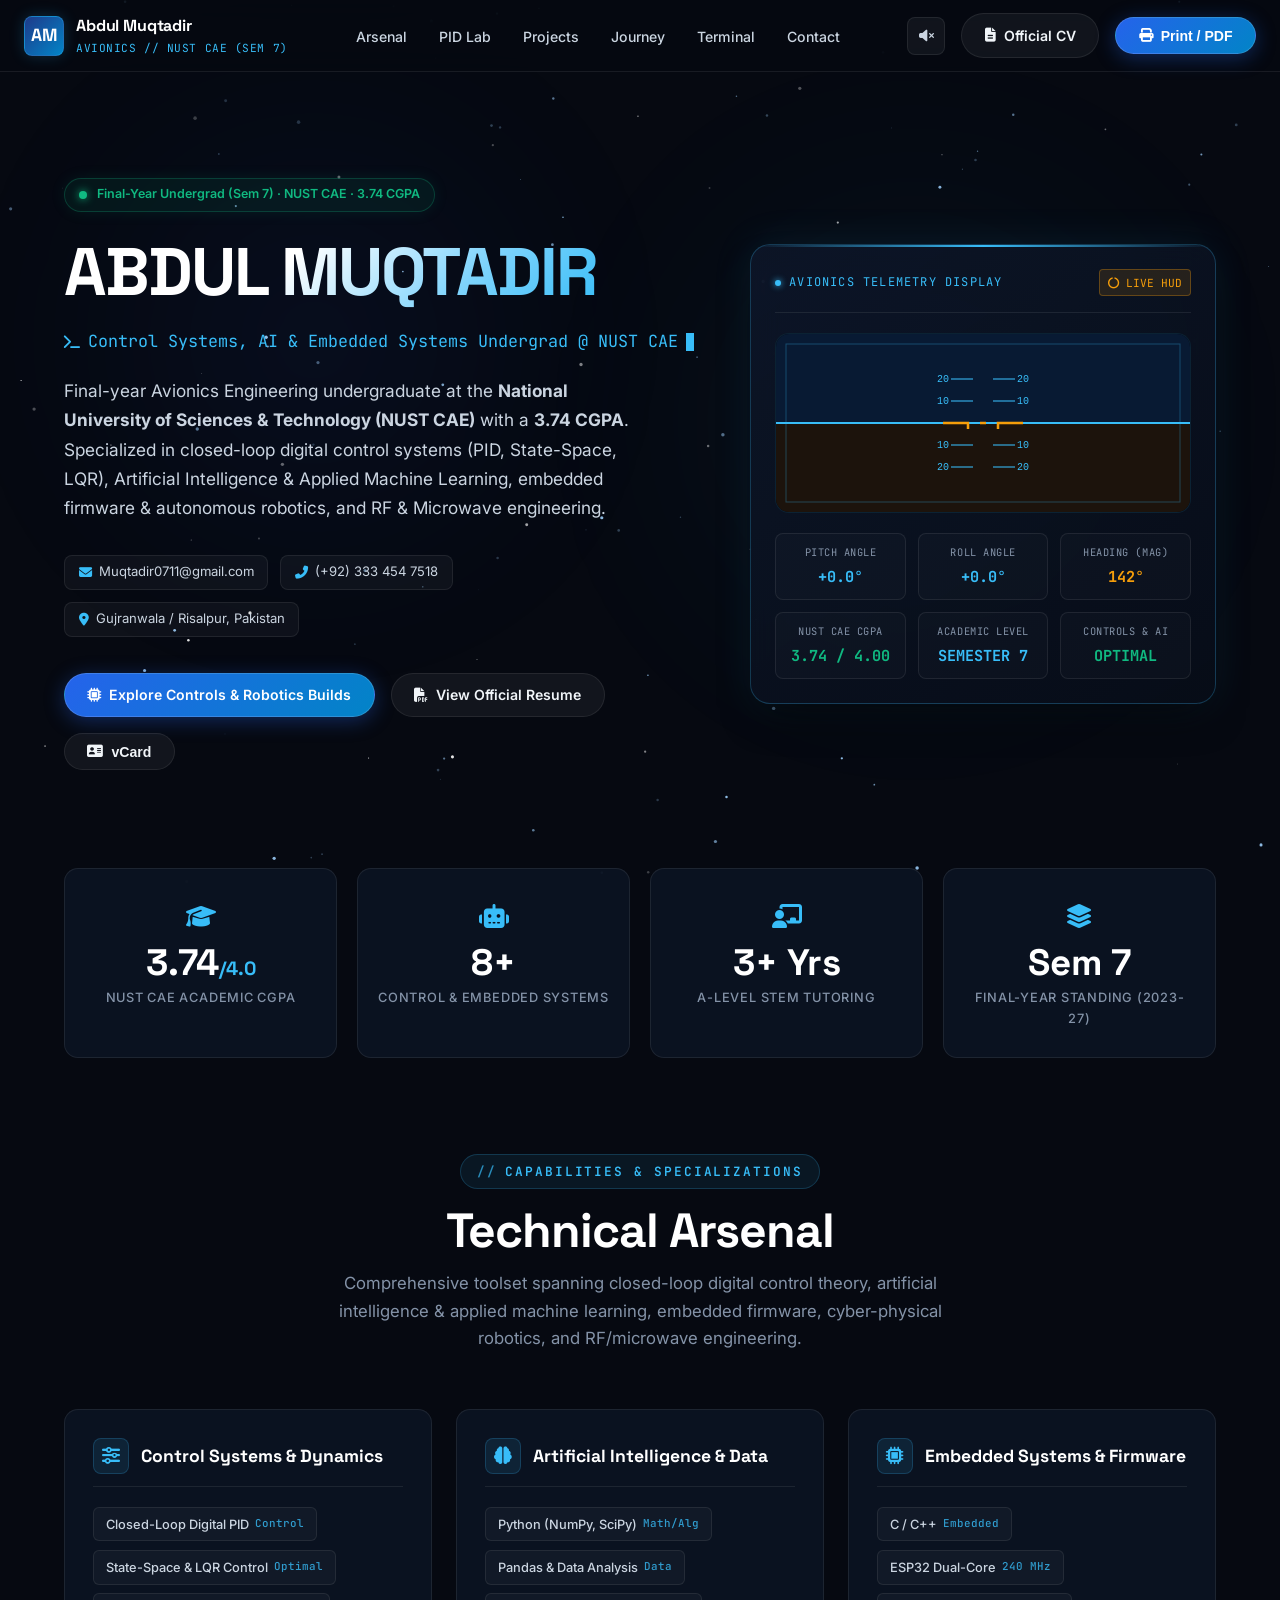
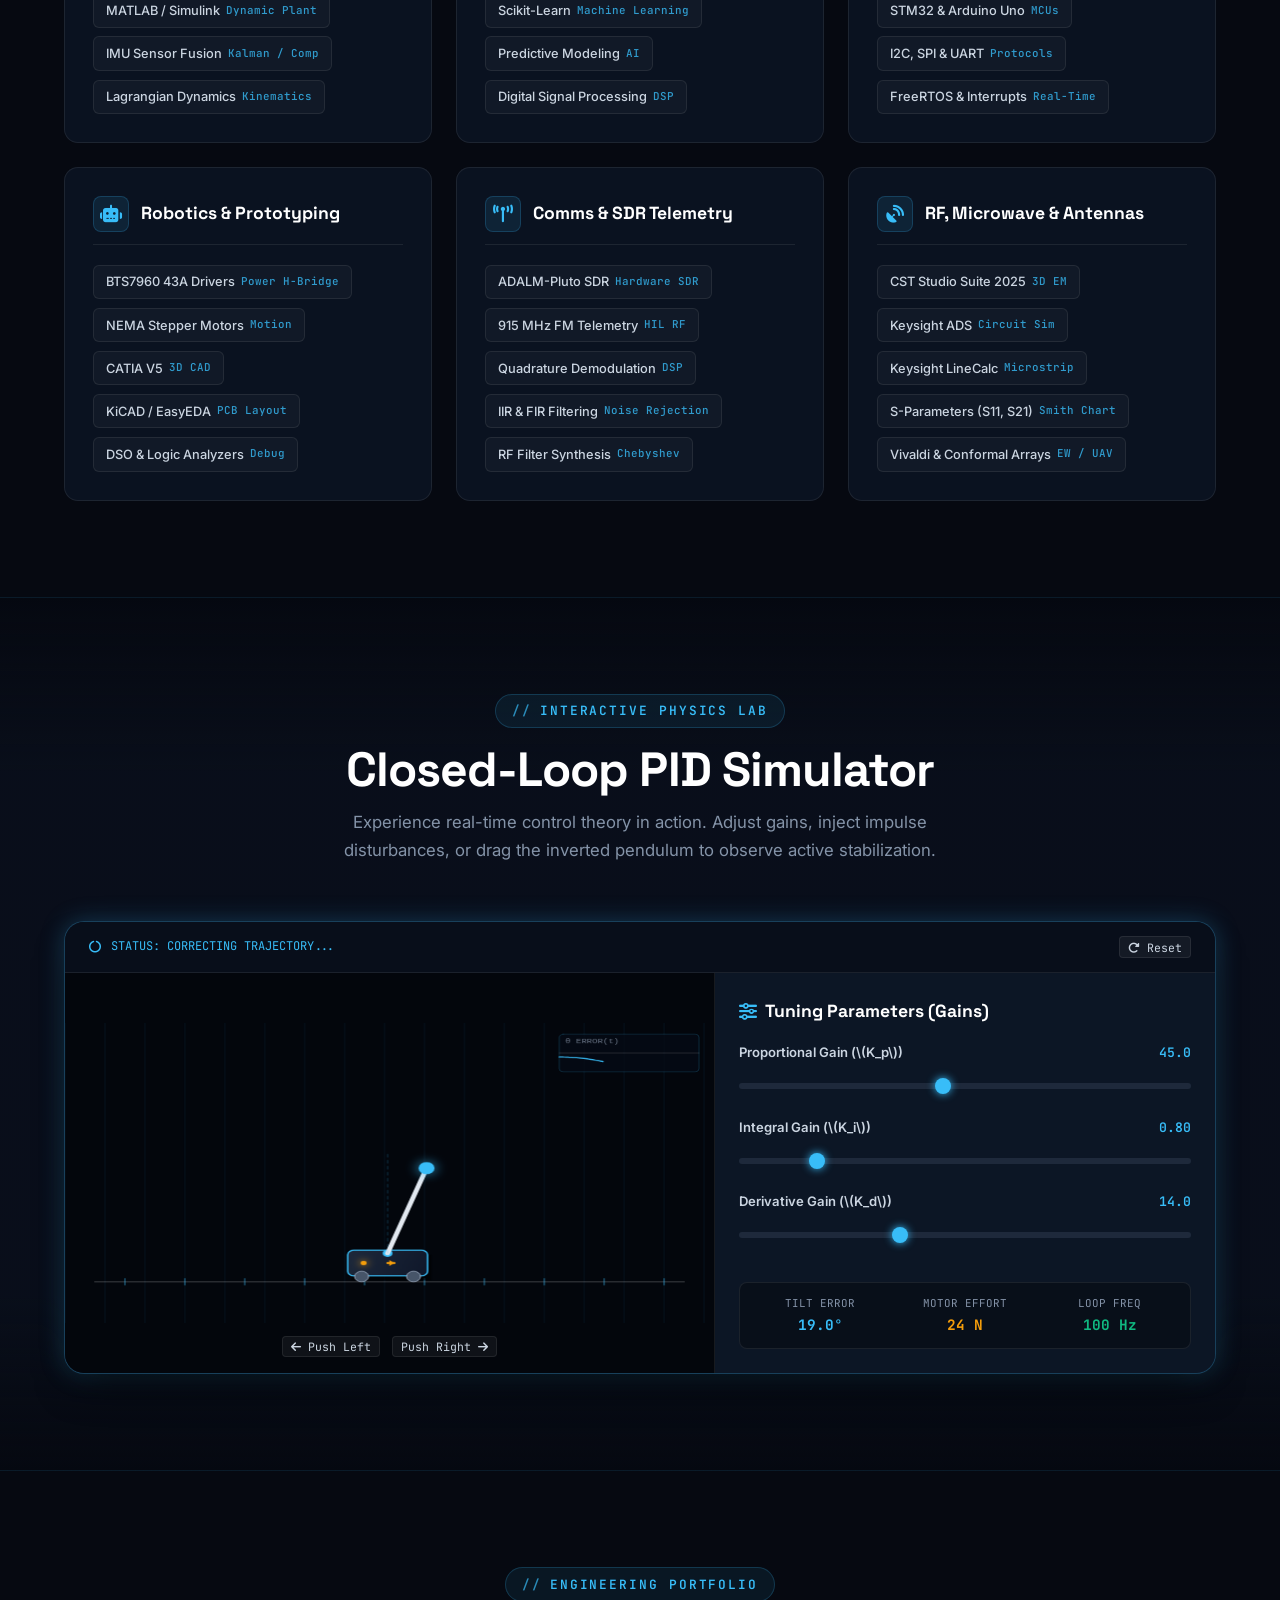
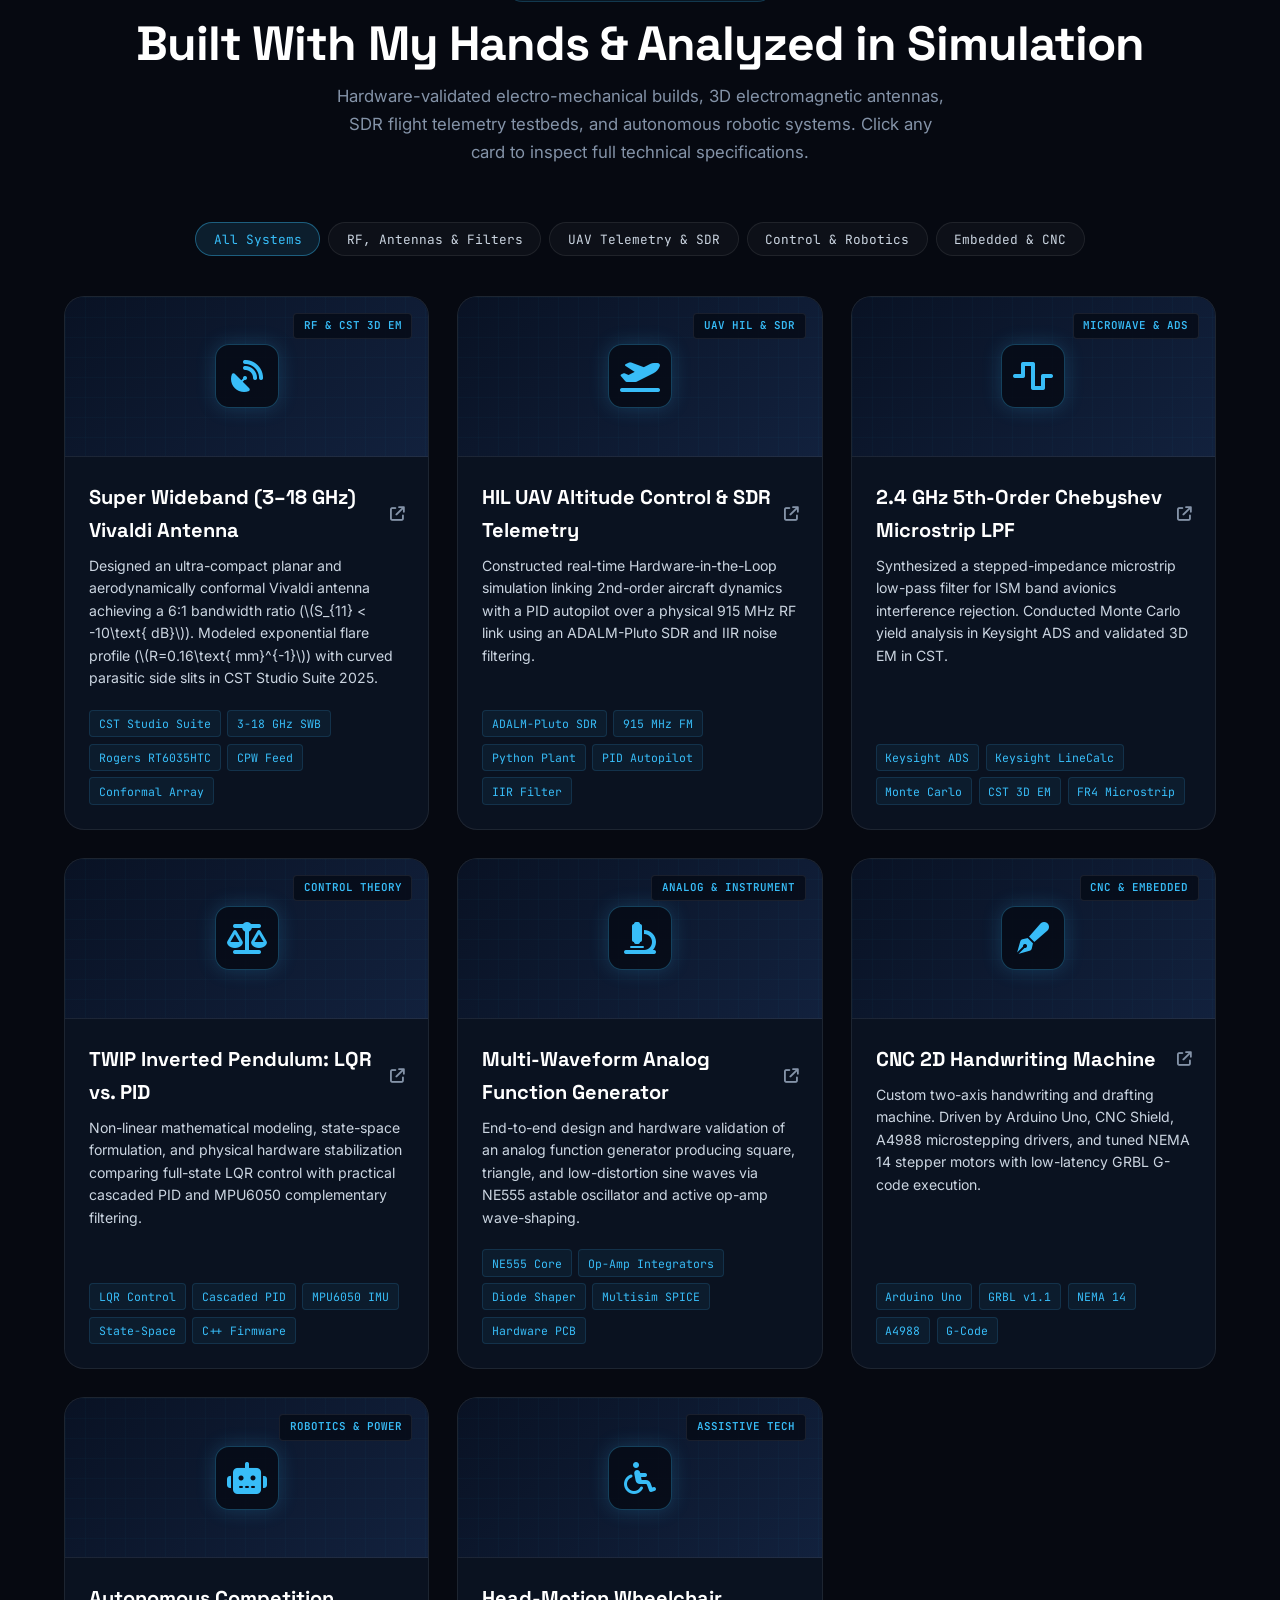
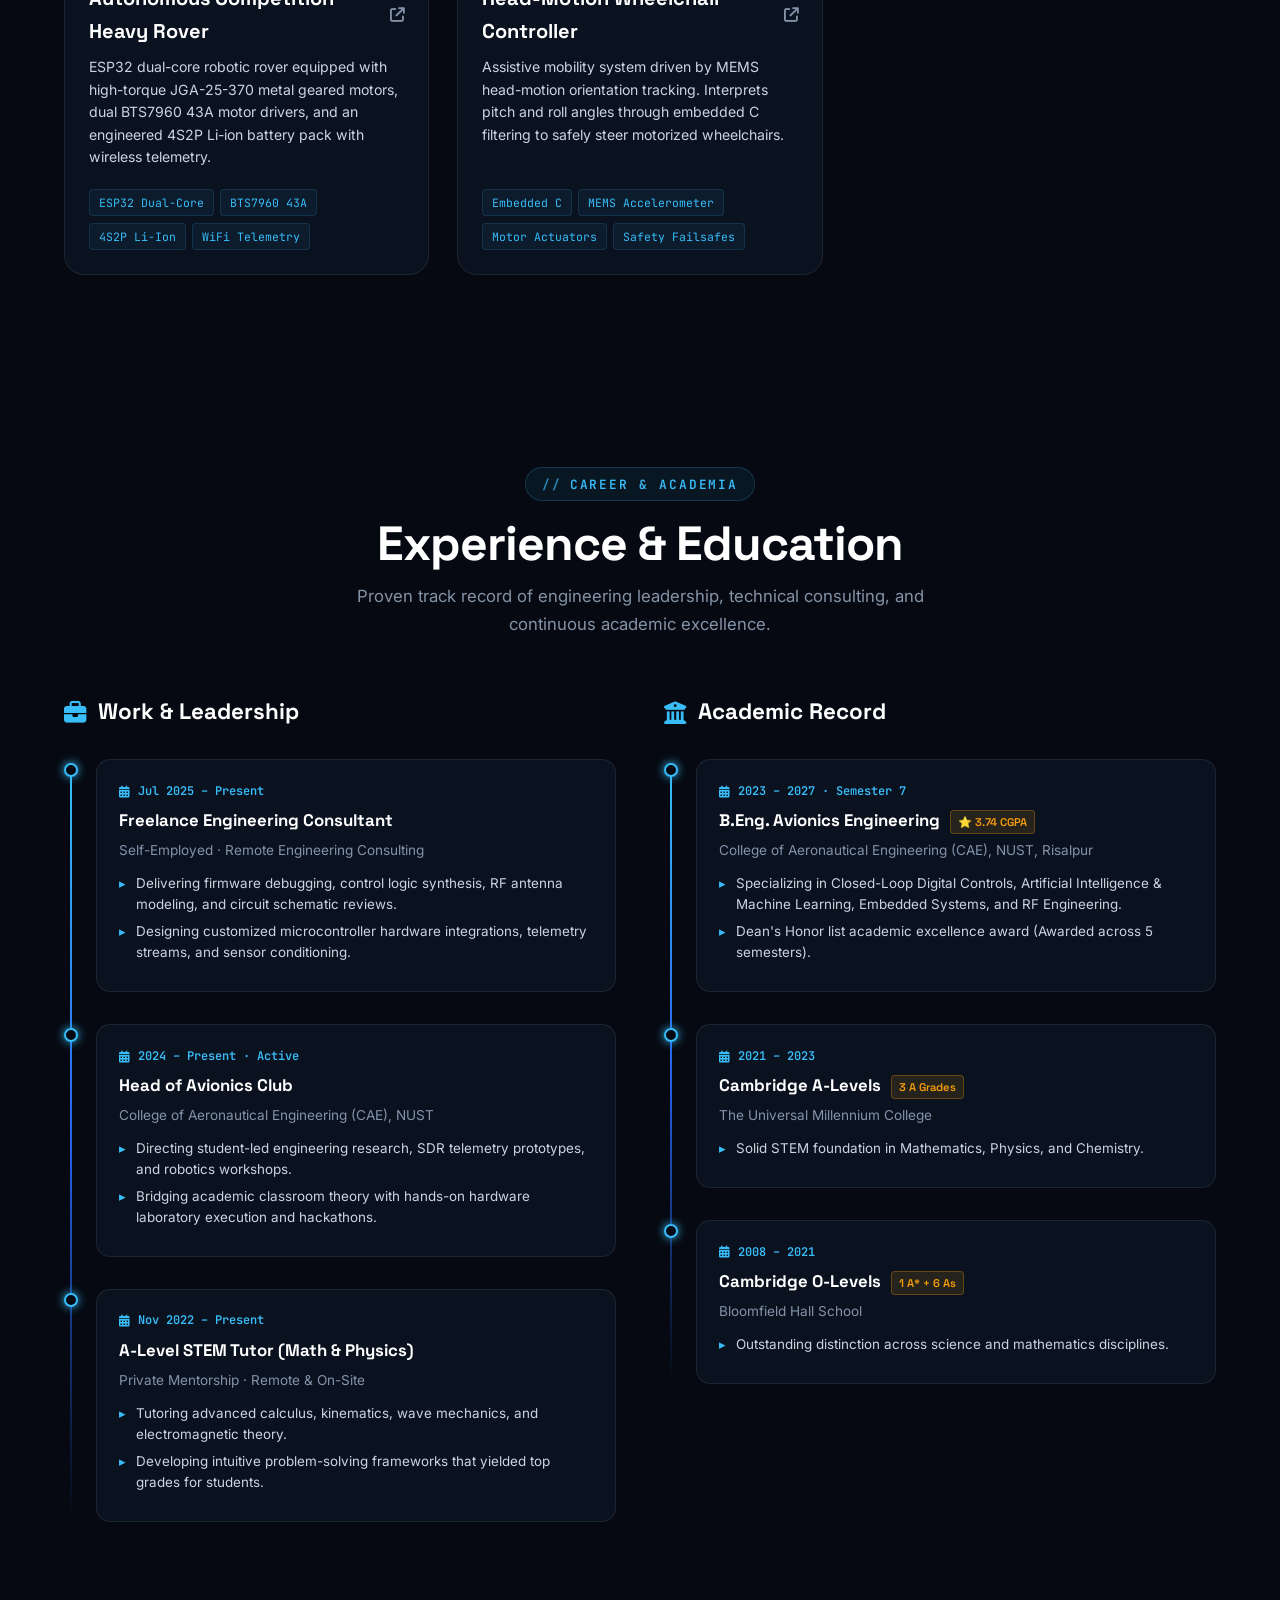
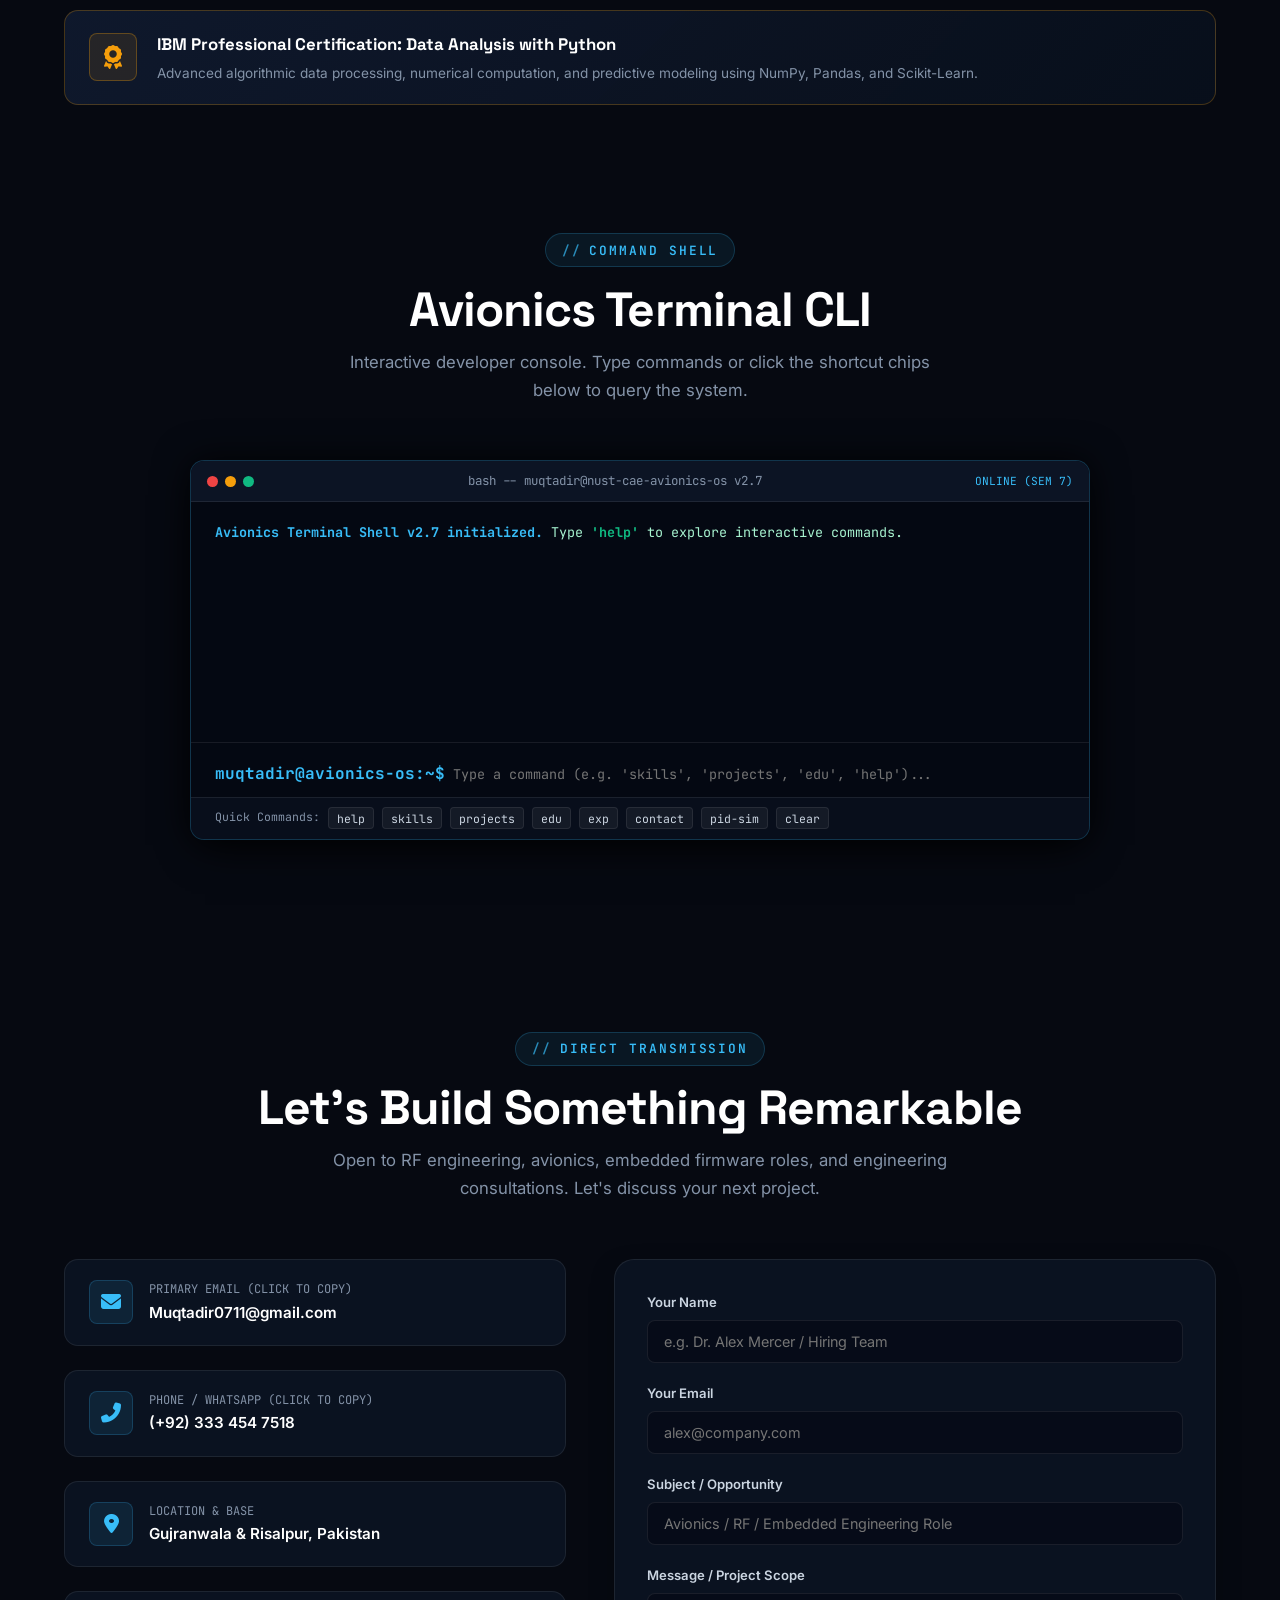
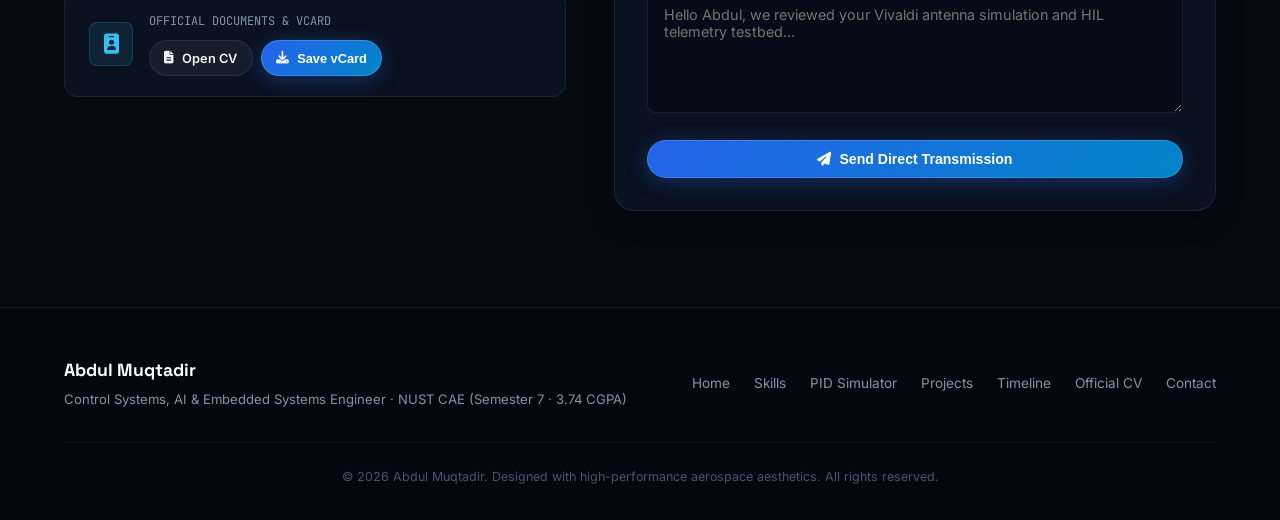
==== commit 8df9be56: "Update CGPA to 3.74, prioritize Control/AI/Embedded, Dean's List for 5 semesters, and clean natural " ====
--- a/index.html
+++ b/index.html
@@ -3,17 +3,17 @@
 <head>
   <meta charset="UTF-8">
   <meta name="viewport" content="width=device-width, initial-scale=1.0, maximum-scale=5.0">
-  <title>Abdul Muqtadir | Avionics, RF &amp; Embedded Systems Engineer</title>
+  <title>Abdul Muqtadir | Control Systems, AI &amp; Embedded Systems Engineer</title>
   
   <!-- SEO & Meta Tags -->
-  <meta name="description" content="Portfolio & Technical CV of Abdul Muqtadir - Avionics Engineering undergraduate (Semester 7) at NUST CAE (3.73 CGPA). Specialist in RF/Microwave Design (CST, ADS), SDR Telemetry, Closed-Loop PID/LQR Control, and Embedded Systems.">
-  <meta name="keywords" content="Abdul Muqtadir, Avionics Engineer, NUST CAE, CST Studio Suite, Keysight ADS, Vivaldi Antenna, SDR, ADALM-Pluto, Embedded Systems, PID Control, LQR, Robotics, Pakistan">
+  <meta name="description" content="Portfolio & Technical CV of Abdul Muqtadir - Avionics Engineering undergraduate (Semester 7) at NUST CAE (3.74 CGPA). Specialist in Closed-Loop PID/LQR Control, Artificial Intelligence & Machine Learning, Embedded Systems, and RF Engineering.">
+  <meta name="keywords" content="Abdul Muqtadir, Avionics Engineer, NUST CAE, Control Systems, PID Control, LQR, Embedded Systems, Artificial Intelligence, Machine Learning, ESP32, Robotics, CST Studio Suite, Pakistan">
   <meta name="author" content="Abdul Muqtadir">
   <meta name="theme-color" content="#060911">
 
   <!-- Open Graph -->
-  <meta property="og:title" content="Abdul Muqtadir | Avionics, RF &amp; Embedded Systems Engineer">
-  <meta property="og:description" content="Explore RF antenna designs, SDR UAV telemetry, interactive PID control simulations, and hardware builds.">
+  <meta property="og:title" content="Abdul Muqtadir | Control Systems, AI &amp; Embedded Systems Engineer">
+  <meta property="og:description" content="Explore closed-loop PID control simulations, AI/data projects, autonomous robotics, and embedded hardware builds.">
   <meta property="og:type" content="website">
 
   <!-- Stylesheets & Fonts -->
@@ -106,7 +106,7 @@
         <div class="hero-content">
           <div class="hero-status-pill">
             <span class="status-dot"></span>
-            <span>Final-Year Undergrad (Sem 7) · NUST CAE · 3.73 CGPA</span>
+            <span>Final-Year Undergrad (Sem 7) · NUST CAE · 3.74 CGPA</span>
           </div>
 
           <h1 class="hero-title">
@@ -115,12 +115,12 @@
 
           <div class="hero-subtitle">
             <i class="fas fa-terminal" style="font-size:0.9rem; color:var(--accent-cyan);"></i>
-            <span id="typingRole">Avionics Engineering Undergrad @ NUST CAE (Sem 7)</span>
+            <span id="typingRole">Control Systems, AI &amp; Embedded Systems Undergrad @ NUST CAE</span>
             <span class="typing-cursor"></span>
           </div>
 
           <p class="hero-bio">
-            Final-year Avionics Engineering undergraduate at the <strong>National University of Sciences &amp; Technology (NUST CAE)</strong> with a <strong>3.73 CGPA</strong>. Specialized in RF &amp; Microwave 3D EM modeling (CST Studio Suite, Keysight ADS), SDR wireless telemetry (ADALM-Pluto), closed-loop digital control systems (PID, State-Space, LQR), and hardware-to-firmware embedded development.
+            Final-year Avionics Engineering undergraduate at the <strong>National University of Sciences &amp; Technology (NUST CAE)</strong> with a <strong>3.74 CGPA</strong>. Specialized in closed-loop digital control systems (PID, State-Space, LQR), Artificial Intelligence &amp; Applied Machine Learning, embedded firmware &amp; autonomous robotics, and RF &amp; Microwave engineering.
           </p>
 
           <!-- Contact Micro-Chips -->
@@ -143,7 +143,7 @@
           <div class="hero-buttons">
             <a href="#sec-projects" class="btn-primary">
               <i class="fas fa-microchip"></i>
-              <span>Explore RF &amp; Hardware Builds</span>
+              <span>Explore Controls &amp; Robotics Builds</span>
             </a>
             <a href="resume/Abdul_Muqtadir_Resume.html" target="_blank" class="btn-secondary">
               <i class="fas fa-file-pdf"></i>
@@ -185,14 +185,14 @@
               </div>
               <div class="telemetry-box">
                 <div class="telemetry-label">NUST CAE CGPA</div>
-                <div class="telemetry-val emerald">3.73 / 4.00</div>
+                <div class="telemetry-val emerald">3.74 / 4.00</div>
               </div>
               <div class="telemetry-box">
                 <div class="telemetry-label">ACADEMIC LEVEL</div>
                 <div class="telemetry-val cyan">SEMESTER 7</div>
               </div>
               <div class="telemetry-box">
-                <div class="telemetry-label">RF &amp; CONTROLS</div>
+                <div class="telemetry-label">CONTROLS &amp; AI</div>
                 <div class="telemetry-val emerald">OPTIMAL</div>
               </div>
             </div>
@@ -209,13 +209,13 @@
       <div class="stats-grid">
         <div class="stat-box reveal">
           <div class="stat-icon"><i class="fas fa-graduation-cap"></i></div>
-          <div class="stat-value"><span id="countCgpa">3.73</span><span style="font-size:1.2rem; color:var(--accent-cyan);">/4.0</span></div>
+          <div class="stat-value"><span id="countCgpa">3.74</span><span style="font-size:1.2rem; color:var(--accent-cyan);">/4.0</span></div>
           <div class="stat-desc">NUST CAE Academic CGPA</div>
         </div>
         <div class="stat-box reveal">
-          <div class="stat-icon"><i class="fas fa-satellite-dish"></i></div>
+          <div class="stat-icon"><i class="fas fa-robot"></i></div>
           <div class="stat-value"><span id="countProjects">8</span><span>+</span></div>
-          <div class="stat-desc">Hardware &amp; RF Systems</div>
+          <div class="stat-desc">Control &amp; Embedded Systems</div>
         </div>
         <div class="stat-box reveal">
           <div class="stat-icon"><i class="fas fa-chalkboard-teacher"></i></div>
@@ -237,26 +237,71 @@
       <div class="section-meta reveal">
         <div class="section-tag">Capabilities &amp; Specializations</div>
         <h2 class="section-title">Technical Arsenal</h2>
-        <p class="section-desc">Comprehensive toolset spanning RF/microwave 3D EM simulation, SDR telemetry, closed-loop control theory, embedded firmware, and physical rapid prototyping.</p>
+        <p class="section-desc">Comprehensive toolset spanning closed-loop digital control theory, artificial intelligence &amp; applied machine learning, embedded firmware, cyber-physical robotics, and RF/microwave engineering.</p>
       </div>
 
       <div class="skills-container">
-        <!-- Group 1: RF, Microwave & Antennas -->
+        <!-- Group 1: Control Systems & Mathematical Modeling -->
         <div class="skill-category-card reveal">
           <div class="skill-cat-header">
-            <div class="skill-cat-icon"><i class="fas fa-satellite-dish"></i></div>
-            <h3 class="skill-cat-title">RF, Microwave &amp; Antennas</h3>
+            <div class="skill-cat-icon"><i class="fas fa-sliders-h"></i></div>
+            <h3 class="skill-cat-title">Control Systems &amp; Dynamics</h3>
           </div>
           <div class="skill-tags">
-            <div class="skill-chip"><span>CST Studio Suite 2025</span><span class="chip-lvl">3D EM</span></div>
-            <div class="skill-chip"><span>Keysight ADS</span><span class="chip-lvl">Circuit Sim</span></div>
-            <div class="skill-chip"><span>Keysight LineCalc</span><span class="chip-lvl">Microstrip</span></div>
-            <div class="skill-chip"><span>S-Parameters (\(S_{11}, S_{21}\))</span><span class="chip-lvl">Smith Chart</span></div>
-            <div class="skill-chip"><span>Vivaldi &amp; Conformal Arrays</span><span class="chip-lvl">EW / UAV</span></div>
-          </div>
-        </div>
-
-        <!-- Group 2: Communications & SDR Telemetry -->
+            <div class="skill-chip"><span>Closed-Loop Digital PID</span><span class="chip-lvl">Control</span></div>
+            <div class="skill-chip"><span>State-Space &amp; LQR Control</span><span class="chip-lvl">Optimal</span></div>
+            <div class="skill-chip"><span>MATLAB / Simulink</span><span class="chip-lvl">Dynamic Plant</span></div>
+            <div class="skill-chip"><span>IMU Sensor Fusion</span><span class="chip-lvl">Kalman / Comp</span></div>
+            <div class="skill-chip"><span>Lagrangian Dynamics</span><span class="chip-lvl">Kinematics</span></div>
+          </div>
+        </div>
+
+        <!-- Group 2: AI, Machine Learning & Data -->
+        <div class="skill-category-card reveal">
+          <div class="skill-cat-header">
+            <div class="skill-cat-icon"><i class="fas fa-brain"></i></div>
+            <h3 class="skill-cat-title">Artificial Intelligence &amp; Data</h3>
+          </div>
+          <div class="skill-tags">
+            <div class="skill-chip"><span>Python (NumPy, SciPy)</span><span class="chip-lvl">Math/Alg</span></div>
+            <div class="skill-chip"><span>Pandas &amp; Data Analysis</span><span class="chip-lvl">Data</span></div>
+            <div class="skill-chip"><span>Scikit-Learn</span><span class="chip-lvl">Machine Learning</span></div>
+            <div class="skill-chip"><span>Predictive Modeling</span><span class="chip-lvl">AI</span></div>
+            <div class="skill-chip"><span>Digital Signal Processing</span><span class="chip-lvl">DSP</span></div>
+          </div>
+        </div>
+
+        <!-- Group 3: Embedded Systems & Firmware -->
+        <div class="skill-category-card reveal">
+          <div class="skill-cat-header">
+            <div class="skill-cat-icon"><i class="fas fa-microchip"></i></div>
+            <h3 class="skill-cat-title">Embedded Systems &amp; Firmware</h3>
+          </div>
+          <div class="skill-tags">
+            <div class="skill-chip"><span>C / C++</span><span class="chip-lvl">Embedded</span></div>
+            <div class="skill-chip"><span>ESP32 Dual-Core</span><span class="chip-lvl">240 MHz</span></div>
+            <div class="skill-chip"><span>STM32 &amp; Arduino Uno</span><span class="chip-lvl">MCUs</span></div>
+            <div class="skill-chip"><span>I2C, SPI &amp; UART</span><span class="chip-lvl">Protocols</span></div>
+            <div class="skill-chip"><span>FreeRTOS &amp; Interrupts</span><span class="chip-lvl">Real-Time</span></div>
+          </div>
+        </div>
+
+        <!-- Group 4: Robotics & Hardware Prototyping -->
+        <div class="skill-category-card reveal">
+          <div class="skill-cat-header">
+            <div class="skill-cat-icon"><i class="fas fa-robot"></i></div>
+            <h3 class="skill-cat-title">Robotics &amp; Prototyping</h3>
+          </div>
+          <div class="skill-tags">
+            <div class="skill-chip"><span>BTS7960 43A Drivers</span><span class="chip-lvl">Power H-Bridge</span></div>
+            <div class="skill-chip"><span>NEMA Stepper Motors</span><span class="chip-lvl">Motion</span></div>
+            <div class="skill-chip"><span>CATIA V5</span><span class="chip-lvl">3D CAD</span></div>
+            <div class="skill-chip"><span>KiCAD / EasyEDA</span><span class="chip-lvl">PCB Layout</span></div>
+            <div class="skill-chip"><span>DSO &amp; Logic Analyzers</span><span class="chip-lvl">Debug</span></div>
+          </div>
+        </div>
+
+        <!-- Group 5: Communications & SDR Telemetry -->
         <div class="skill-category-card reveal">
           <div class="skill-cat-header">
             <div class="skill-cat-icon"><i class="fas fa-broadcast-tower"></i></div>
@@ -271,62 +316,18 @@
           </div>
         </div>
 
-        <!-- Group 3: Control Systems & Mathematical Modeling -->
+        <!-- Group 6: RF, Microwave & Antennas -->
         <div class="skill-category-card reveal">
           <div class="skill-cat-header">
-            <div class="skill-cat-icon"><i class="fas fa-sliders-h"></i></div>
-            <h3 class="skill-cat-title">Control Systems &amp; Dynamics</h3>
+            <div class="skill-cat-icon"><i class="fas fa-satellite-dish"></i></div>
+            <h3 class="skill-cat-title">RF, Microwave &amp; Antennas</h3>
           </div>
           <div class="skill-tags">
-            <div class="skill-chip"><span>Closed-Loop Digital PID</span><span class="chip-lvl">Control</span></div>
-            <div class="skill-chip"><span>State-Space &amp; LQR Control</span><span class="chip-lvl">Optimal</span></div>
-            <div class="skill-chip"><span>MATLAB / Simulink</span><span class="chip-lvl">Dynamic Plant</span></div>
-            <div class="skill-chip"><span>IMU Sensor Fusion</span><span class="chip-lvl">Kalman / Comp</span></div>
-            <div class="skill-chip"><span>Lagrangian Dynamics</span><span class="chip-lvl">Kinematics</span></div>
-          </div>
-        </div>
-
-        <!-- Group 4: Languages & Firmware -->
-        <div class="skill-category-card reveal">
-          <div class="skill-cat-header">
-            <div class="skill-cat-icon"><i class="fas fa-code"></i></div>
-            <h3 class="skill-cat-title">Languages &amp; Firmware</h3>
-          </div>
-          <div class="skill-tags">
-            <div class="skill-chip"><span>C / C++</span><span class="chip-lvl">Embedded</span></div>
-            <div class="skill-chip"><span>Python</span><span class="chip-lvl">NumPy/SciPy</span></div>
-            <div class="skill-chip"><span>MATLAB</span><span class="chip-lvl">DSP/Math</span></div>
-            <div class="skill-chip"><span>G-Code</span><span class="chip-lvl">CNC</span></div>
-            <div class="skill-chip"><span>Bash / Linux</span><span class="chip-lvl">CLI</span></div>
-          </div>
-        </div>
-
-        <!-- Group 5: Hardware & Prototyping -->
-        <div class="skill-category-card reveal">
-          <div class="skill-cat-header">
-            <div class="skill-cat-icon"><i class="fas fa-microchip"></i></div>
-            <h3 class="skill-cat-title">Hardware &amp; CAD Design</h3>
-          </div>
-          <div class="skill-tags">
-            <div class="skill-chip"><span>ESP32 Dual-Core</span><span class="chip-lvl">240 MHz</span></div>
-            <div class="skill-chip"><span>STM32 &amp; Arduino Uno</span><span class="chip-lvl">MCUs</span></div>
-            <div class="skill-chip"><span>CATIA V5</span><span class="chip-lvl">3D CAD</span></div>
-            <div class="skill-chip"><span>AutoCAD</span><span class="chip-lvl">Drafting</span></div>
-            <div class="skill-chip"><span>KiCAD / EasyEDA</span><span class="chip-lvl">PCB Layout</span></div>
-          </div>
-        </div>
-
-        <!-- Group 6: Avionics Engineering -->
-        <div class="skill-category-card reveal">
-          <div class="skill-cat-header">
-            <div class="skill-cat-icon"><i class="fas fa-plane"></i></div>
-            <h3 class="skill-cat-title">Avionics &amp; Systems</h3>
-          </div>
-          <div class="skill-tags">
-            <div class="skill-chip"><span>Hardware-in-the-Loop</span><span class="chip-lvl">HIL</span></div>
-            <div class="skill-chip"><span>Electronic Warfare (EW)</span><span class="chip-lvl">ESM/ECM</span></div>
-            <div class="skill-chip"><span>Power &amp; Battery Mgmt</span><span class="chip-lvl">4S2P Li-Ion</span></div>
-            <div class="skill-chip"><span>Oscilloscope &amp; Logic Analyzer</span><span class="chip-lvl">Debug</span></div>
+            <div class="skill-chip"><span>CST Studio Suite 2025</span><span class="chip-lvl">3D EM</span></div>
+            <div class="skill-chip"><span>Keysight ADS</span><span class="chip-lvl">Circuit Sim</span></div>
+            <div class="skill-chip"><span>Keysight LineCalc</span><span class="chip-lvl">Microstrip</span></div>
+            <div class="skill-chip"><span>S-Parameters (S11, S21)</span><span class="chip-lvl">Smith Chart</span></div>
+            <div class="skill-chip"><span>Vivaldi &amp; Conformal Arrays</span><span class="chip-lvl">EW / UAV</span></div>
           </div>
         </div>
       </div>
@@ -723,12 +724,12 @@
                 <div class="timeline-date"><i class="fas fa-calendar-alt"></i> 2023 – 2027 · Semester 7</div>
                 <h4 class="timeline-heading">
                   B.Eng. Avionics Engineering
-                  <span class="timeline-badge">⭐ 3.73 CGPA</span>
+                  <span class="timeline-badge">⭐ 3.74 CGPA</span>
                 </h4>
                 <div class="timeline-sub">College of Aeronautical Engineering (CAE), NUST, Risalpur</div>
                 <ul class="timeline-bullets">
-                  <li>Specializing in RF &amp; Microwave Engineering, Antenna Design (CST/ADS), Closed-Loop Controls, and DSP.</li>
-                  <li>Maintained consistent Dean's Honor list academic standing across 7 consecutive semesters.</li>
+                  <li>Specializing in Closed-Loop Digital Controls, Artificial Intelligence &amp; Machine Learning, Embedded Systems, and RF Engineering.</li>
+                  <li>Dean's Honor list academic excellence award (Awarded across 5 semesters).</li>
                 </ul>
               </div>
             </div>
@@ -926,7 +927,7 @@
         <div>
           <div class="footer-brand">Abdul Muqtadir</div>
           <p style="font-size:0.82rem; color:var(--text-muted); margin-top:0.25rem;">
-            Avionics, RF &amp; Embedded Systems Engineer · NUST CAE (Semester 7 · 3.73 CGPA)
+            Control Systems, AI &amp; Embedded Systems Engineer · NUST CAE (Semester 7 · 3.74 CGPA)
           </p>
         </div>
         <div class="footer-links">
